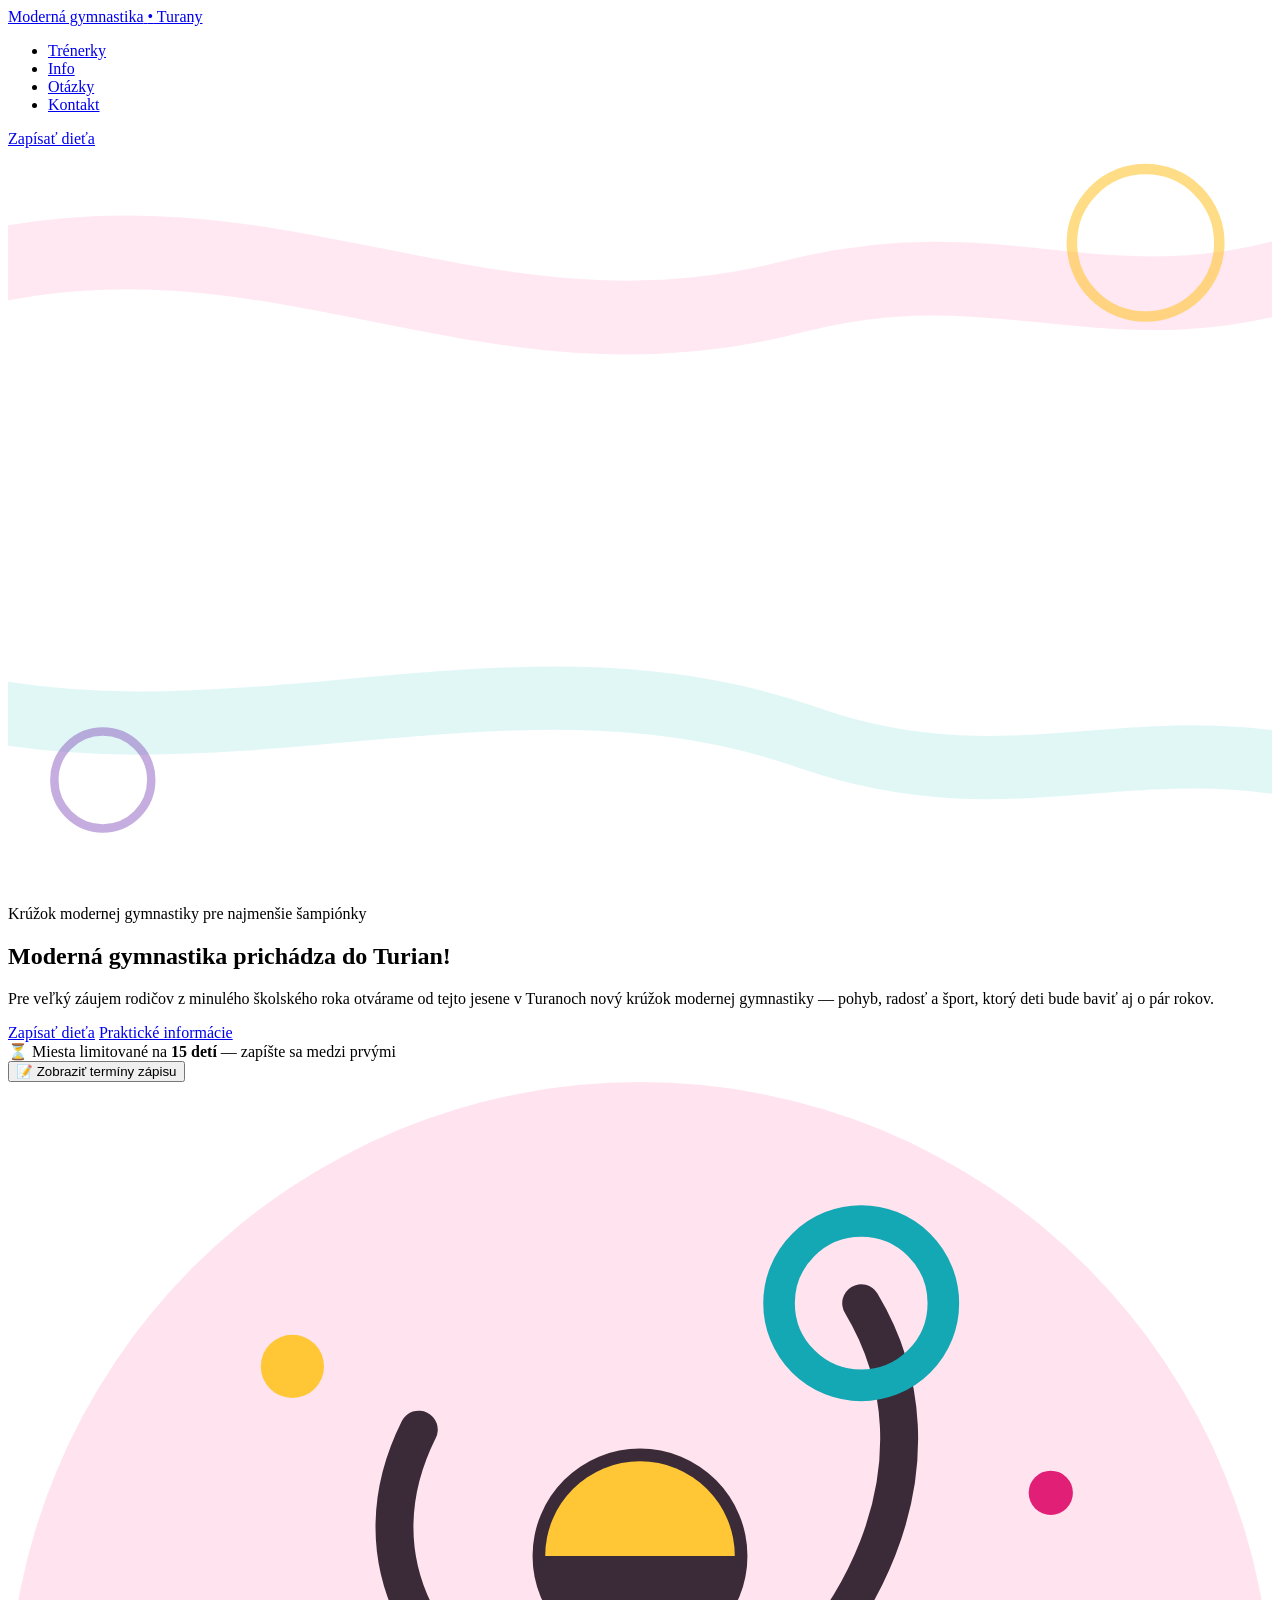
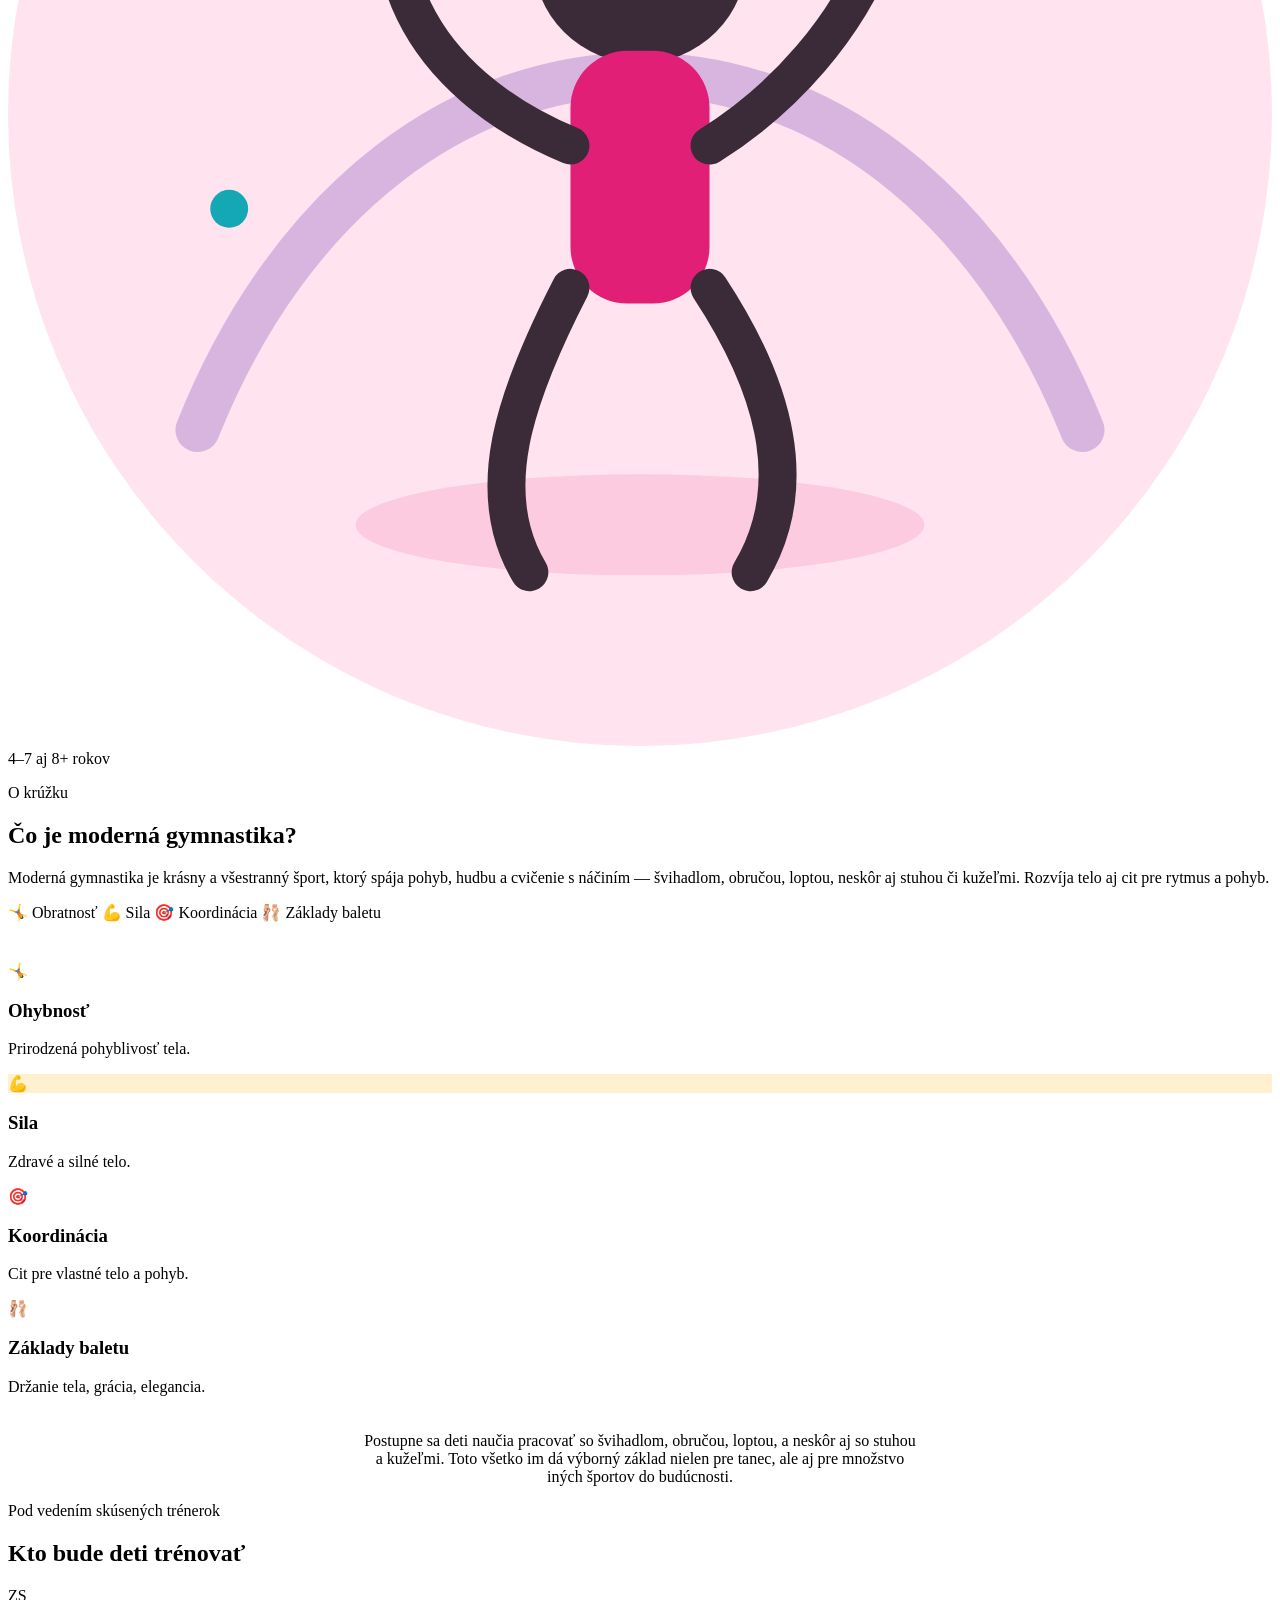
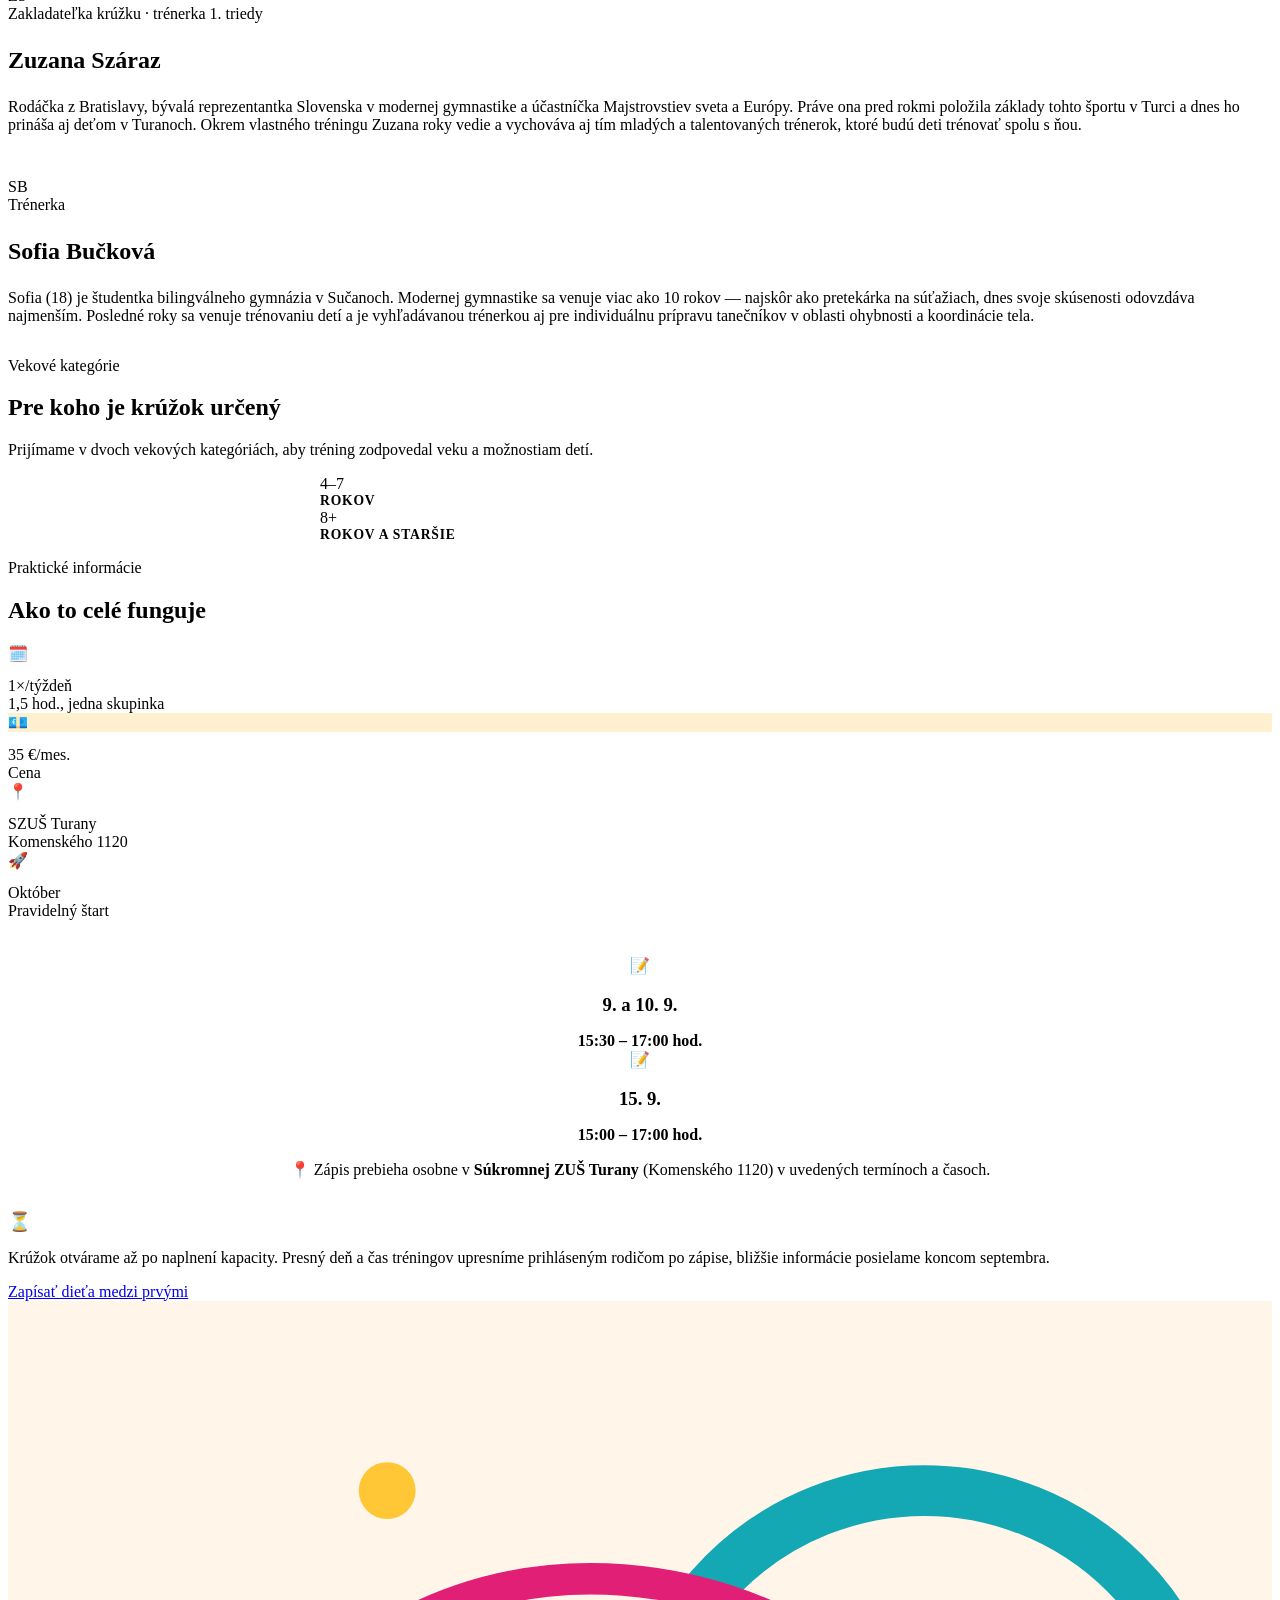
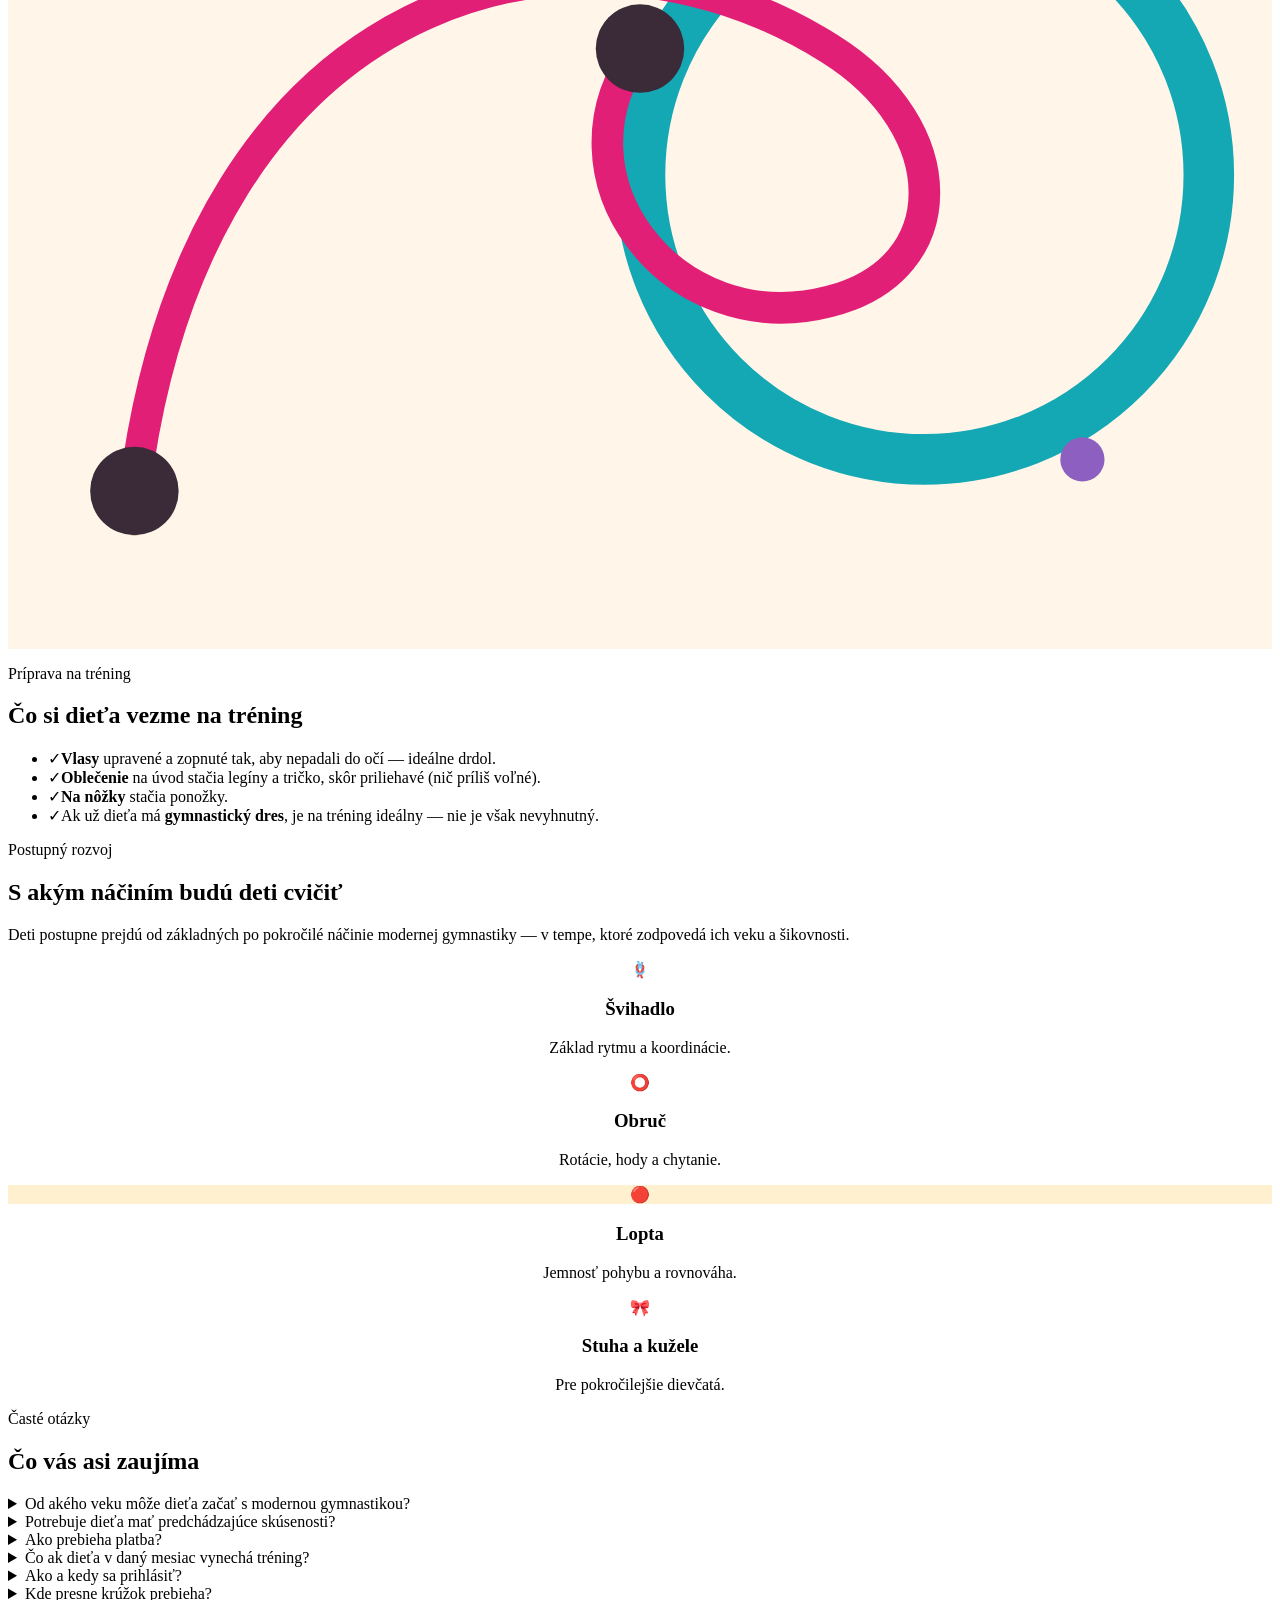
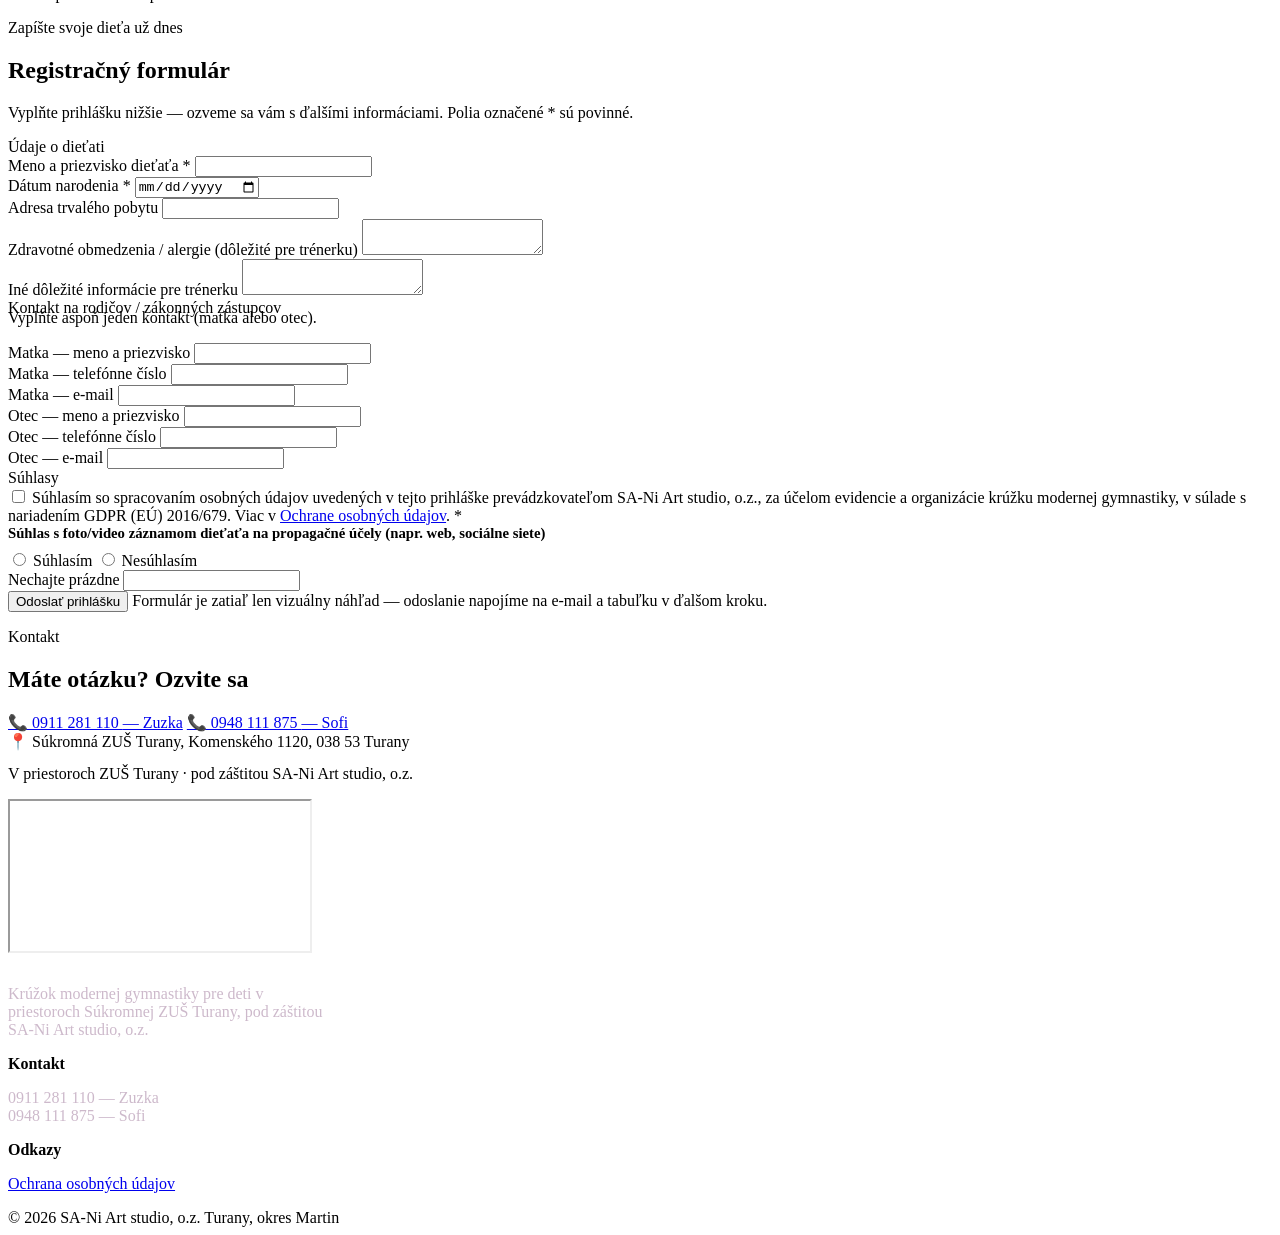
==== index.html @ da606507 "Moderna gymnastika Turany" ====
<!doctype html>
<html lang="sk">
<head>
<meta charset="UTF-8" />
<meta name="viewport" content="width=device-width, initial-scale=1.0" />
<title>Moderná gymnastika Turany | Krúžok pre deti 4+ rokov</title>
<meta name="description" content="Nový krúžok modernej gymnastiky v Turanoch pod vedením bývalej reprezentantky SR Zuzany Száraz. Deti 4–7 a 8+ rokov, 35 €/mes., štart v októbri. Kapacita 15 detí." />
<!-- TODO po nasadení: over si finálnu Vercel adresu a podľa nej uprav canonical + og:url nižšie -->
<link rel="canonical" href="https://moderna-gymnastika-turany.vercel.app/" />

<meta property="og:type" content="website" />
<meta property="og:locale" content="sk_SK" />
<meta property="og:title" content="Moderná gymnastika Turany | Krúžok pre deti 4+ rokov" />
<meta property="og:description" content="Nový krúžok modernej gymnastiky v Turanoch pod vedením bývalej reprezentantky SR Zuzany Száraz. Deti 4–7 a 8+ rokov, 35 €/mes., štart v októbri." />
<meta property="og:url" content="https://moderna-gymnastika-turany.vercel.app/" />
<!-- TODO: pridať og:image (1200x630) po doplnení reálnych fotiek -->
<meta name="twitter:card" content="summary_large_image" />

<script type="application/ld+json">
{
  "@context": "https://schema.org",
  "@graph": [
    {
      "@type": "SportsActivityLocation",
      "name": "Moderná gymnastika Turany (SA-Ni Art studio, o.z.)",
      "description": "Krúžok modernej gymnastiky pre deti v Súkromnej ZUŠ Turany.",
      "address": {
        "@type": "PostalAddress",
        "streetAddress": "Komenského 1120",
        "addressLocality": "Turany",
        "postalCode": "038 53",
        "addressCountry": "SK"
      },
      "telephone": "+421911281110",
      "areaServed": ["Turany", "Martin", "Vrútky", "Turiec"]
    },
    {
      "@type": "Course",
      "name": "Krúžok modernej gymnastiky",
      "description": "Krúžok modernej gymnastiky pre deti 4–7 a 8+ rokov — ohybnosť, sila, koordinácia a základy baletu, pod vedením bývalej reprezentantky Slovenska.",
      "provider": {
        "@type": "Organization",
        "name": "SA-Ni Art studio, o.z."
      },
      "coursePrerequisites": "Bez predchádzajúcich skúseností",
      "hasCourseInstance": {
        "@type": "CourseInstance",
        "courseMode": "Offline",
        "courseSchedule": {
          "@type": "Schedule",
          "repeatFrequency": "P1W",
          "repeatCount": 1,
          "duration": "PT1H30M"
        },
        "location": {
          "@type": "Place",
          "name": "Súkromná ZUŠ Turany",
          "address": "Komenského 1120, 038 53 Turany"
        },
        "instructor": [
          { "@type": "Person", "name": "Zuzana Száraz" },
          { "@type": "Person", "name": "Sofia Bučková" }
        ]
      },
      "offers": {
        "@type": "Offer",
        "price": "35",
        "priceCurrency": "EUR",
        "category": "Mesačné školné"
      }
    },
    {
      "@type": "Person",
      "name": "Zuzana Száraz",
      "jobTitle": "Trénerka modernej gymnastiky, trénerka 1. triedy",
      "description": "Bývalá reprezentantka Slovenska v modernej gymnastike, účastníčka Majstrovstiev sveta a Európy. Zakladateľka krúžku modernej gymnastiky v Turanoch."
    },
    {
      "@type": "Person",
      "name": "Sofia Bučková",
      "jobTitle": "Trénerka modernej gymnastiky",
      "description": "Trénerka s viac ako 10-ročnou skúsenosťou s modernou gymnastikou, aktívna členka Slovenskej gymnastickej federácie. Venuje sa aj individuálnej príprave tanečníkov v oblasti ohybnosti a koordinácie."
    },
    {
      "@type": "FAQPage",
      "mainEntity": [
        {
          "@type": "Question",
          "name": "Od akého veku môže dieťa začať s modernou gymnastikou?",
          "acceptedAnswer": { "@type": "Answer", "text": "Krúžok prijímame v dvoch vekových kategóriách — 4 – 7 rokov a 8+ rokov a staršie — tak, aby tréning zodpovedal veku a možnostiam detí." }
        },
        {
          "@type": "Question",
          "name": "Potrebuje dieťa mať predchádzajúce skúsenosti?",
          "acceptedAnswer": { "@type": "Answer", "text": "Nie. Krúžok je určený aj pre úplných začiatočníkov aj pre deti, ktoré sa chcú v pohybe ďalej zlepšovať." }
        },
        {
          "@type": "Question",
          "name": "Ako prebieha platba?",
          "acceptedAnswer": { "@type": "Answer", "text": "Platba prebieha mesačne, vždy vopred za daný mesiac. Cena je 35 € za mesiac." }
        },
        {
          "@type": "Question",
          "name": "Čo ak dieťa v daný mesiac vynechá tréning?",
          "acceptedAnswer": { "@type": "Answer", "text": "Uhradené tréningy zostávajú v plnej výške — po zaplatení sa počíta s pravidelnou dochádzkou. Výnimočné prípady radi vyriešime individuálne, stačí nás kontaktovať." }
        },
        {
          "@type": "Question",
          "name": "Ako a kedy sa prihlásiť?",
          "acceptedAnswer": { "@type": "Answer", "text": "Zápis prebieha osobne v Súkromnej ZUŠ Turany 9. a 10. 9. od 15:30 do 17:00 a 15. 9. od 15:00 do 17:00. Vyplniť môžete aj prihlášku na webe, alebo nás kontaktovať telefonicky." }
        },
        {
          "@type": "Question",
          "name": "Kde presne krúžok prebieha?",
          "acceptedAnswer": { "@type": "Answer", "text": "Tréningy prebiehajú v priestoroch Súkromnej základnej umeleckej školy v Turanoch (Komenského 1120, 038 53 Turany), dostupnej aj z okolia Martina a Vrútok." }
        }
      ]
    }
  ]
}
</script>

<link rel="preconnect" href="https://fonts.googleapis.com">
<link rel="preconnect" href="https://fonts.gstatic.com" crossorigin>
<link href="https://fonts.googleapis.com/css2?family=Baloo+2:wght@500;600;700;800&family=Nunito+Sans:wght@400;600;700;800&display=swap" rel="stylesheet">
<link rel="stylesheet" href="css/style.css">
</head>
<body>

<div class="modal-overlay" id="zapis-modal" hidden>
  <div class="modal-box" role="dialog" aria-modal="true" aria-labelledby="zapis-modal-title">
    <button type="button" class="modal-close" data-close-zapis aria-label="Zavrieť">✕</button>
    <p class="eyebrow">📝 Zápis do krúžku</p>
    <h2 id="zapis-modal-title" style="font-size:1.6rem;">Zapíšte svoje dieťa už dnes</h2>
    <div class="modal-dates">
      <div>
        <div class="modal-date-day">9. a 10. 9.</div>
        <div class="modal-date-time">15:30 – 17:00 hod.</div>
      </div>
      <div>
        <div class="modal-date-day">15. 9.</div>
        <div class="modal-date-time">15:00 – 17:00 hod.</div>
      </div>
    </div>
    <p style="margin-bottom:6px;">📍 Osobne v <strong>Súkromnej ZUŠ Turany</strong> (Komenského 1120, 038 53 Turany).</p>
    <p style="margin-bottom:20px; font-size:.9rem; color:var(--ink-soft);">⏳ Miesta limitované na 15 detí — krúžok otvárame až po naplnení kapacity.</p>
    <div style="display:flex; gap:12px; flex-wrap:wrap;">
      <a href="#prihlaska" class="btn btn-primary" data-close-zapis>Chcem sa zapísať</a>
      <button type="button" class="btn btn-ghost" data-close-zapis>Zavrieť</button>
    </div>
  </div>
</div>

<header class="site-header">
  <div class="wrap">
    <a class="brand" href="#top">Moderná gymnastika<span class="brand-suffix"> <span class="dot">•</span> Turany</span></a>
    <nav>
      <ul class="nav-links">
        <li><a href="#trenerky">Trénerky</a></li>
        <li><a href="#info">Info</a></li>
        <li><a href="#faq">Otázky</a></li>
        <li><a href="#kontakt">Kontakt</a></li>
      </ul>
    </nav>
    <a class="btn btn-primary nav-cta" href="#prihlaska">Zapísať dieťa</a>
  </div>
</header>

<main id="top">

  <!-- ============ HERO ============ -->
  <section class="hero">
    <svg class="hero-ribbon" viewBox="0 0 1200 700" preserveAspectRatio="xMidYMid slice" aria-hidden="true">
      <path d="M-50,120 C250,40 450,220 750,140 C950,90 1050,180 1250,110" fill="none" stroke="#ffe3ef" stroke-width="70" stroke-linecap="round" opacity="0.8"/>
      <path d="M-80,520 C200,600 480,460 760,560 C960,630 1080,540 1280,600" fill="none" stroke="#d9f5f4" stroke-width="60" stroke-linecap="round" opacity="0.8"/>
      <circle cx="1080" cy="90" r="70" fill="none" stroke="#ffc736" stroke-width="10" opacity="0.6"/>
      <circle cx="90" cy="600" r="46" fill="none" stroke="#8c5fc0" stroke-width="8" opacity="0.5"/>
    </svg>
    <div class="wrap">
      <div class="hero-copy">
        <p class="eyebrow">Krúžok modernej gymnastiky pre najmenšie šampiónky</p>
        <h1>Moderná gymnastika prichádza do Turian!</h1>
        <p>Pre veľký záujem rodičov z minulého školského roka otvárame od tejto jesene v&nbsp;Turanoch nový krúžok modernej gymnastiky — pohyb, radosť a šport, ktorý deti bude baviť aj o pár rokov.</p>
        <div class="hero-actions">
          <a href="#prihlaska" class="btn btn-primary">Zapísať dieťa</a>
          <a href="#info" class="btn btn-ghost">Praktické informácie</a>
        </div>
        <div class="capacity-pill">⏳ Miesta limitované na <strong>15&nbsp;detí</strong> — zapíšte sa medzi prvými</div>
        <button type="button" class="link-btn" data-open-zapis>📝 Zobraziť termíny zápisu</button>
      </div>
      <div class="hero-photo-frame">
        <div class="ring" aria-hidden="true"></div>
        <svg class="hero-illustration" viewBox="0 0 400 400" role="img" aria-label="Ilustrácia dievčatka cvičiaceho s obručou a stuhou">
          <circle cx="200" cy="200" r="200" fill="#ffe3ef"/>
          <path d="M60,300 C120,150 280,150 340,300" fill="none" stroke="#8c5fc0" stroke-width="14" stroke-linecap="round" opacity="0.35"/>
          <ellipse cx="200" cy="330" rx="90" ry="16" fill="#e11f76" opacity="0.12"/>
          <circle cx="200" cy="150" r="34" fill="#3b2a38"/>
          <path d="M170,150 a30,30 0 0 1 60,0" fill="#ffc736"/>
          <rect x="178" y="180" width="44" height="80" rx="18" fill="#e11f76"/>
          <path d="M178,210 C130,190 110,150 130,110" fill="none" stroke="#3b2a38" stroke-width="12" stroke-linecap="round"/>
          <path d="M222,210 C270,180 300,120 270,70" fill="none" stroke="#3b2a38" stroke-width="12" stroke-linecap="round"/>
          <circle cx="270" cy="70" r="26" fill="none" stroke="#14a7b4" stroke-width="10"/>
          <path d="M178,255 C160,290 150,320 165,345" fill="none" stroke="#3b2a38" stroke-width="12" stroke-linecap="round"/>
          <path d="M222,255 C245,290 250,320 235,345" fill="none" stroke="#3b2a38" stroke-width="12" stroke-linecap="round"/>
          <circle cx="90" cy="90" r="10" fill="#ffc736"/>
          <circle cx="330" cy="130" r="7" fill="#e11f76"/>
          <circle cx="70" cy="230" r="6" fill="#14a7b4"/>
        </svg>
        <div class="badge-float">4–7 aj 8+ rokov</div>
      </div>
    </div>
  </section>

  <!-- ============ ČO JE MODERNÁ GYMNASTIKA ============ -->
  <section class="section section-white">
    <div class="wrap">
      <div class="section-head">
        <p class="eyebrow">O krúžku</p>
        <h2>Čo je moderná gymnastika?</h2>
        <p>Moderná gymnastika je krásny a všestranný šport, ktorý spája pohyb, hudbu a cvičenie s náčiním — švihadlom, obručou, loptou, neskôr aj stuhou či kužeľmi. Rozvíja telo aj cit pre rytmus a pohyb.</p>
      </div>

      <div class="pill-row">
        <span class="ribbon-pill c1">🤸 Obratnosť</span>
        <span class="ribbon-pill c4">💪 Sila</span>
        <span class="ribbon-pill c2">🎯 Koordinácia</span>
        <span class="ribbon-pill c3">🩰 Základy baletu</span>
      </div>

      <div class="grid grid-4" style="margin-top:40px;">
        <div class="card">
          <div class="icon" style="background:var(--raspberry-tint);">🤸</div>
          <h3>Ohybnosť</h3>
          <p>Prirodzená pohyblivosť tela.</p>
        </div>
        <div class="card">
          <div class="icon" style="background:#fff0cf;">💪</div>
          <h3>Sila</h3>
          <p>Zdravé a silné telo.</p>
        </div>
        <div class="card">
          <div class="icon" style="background:var(--turquoise-tint);">🎯</div>
          <h3>Koordinácia</h3>
          <p>Cit pre vlastné telo a pohyb.</p>
        </div>
        <div class="card">
          <div class="icon" style="background:var(--violet-tint);">🩰</div>
          <h3>Základy baletu</h3>
          <p>Držanie tela, grácia, elegancia.</p>
        </div>
      </div>
      <p style="text-align:center; max-width:70ch; margin:36px auto 0;">Postupne sa deti naučia pracovať so švihadlom, obručou, loptou, a neskôr aj so stuhou a kužeľmi. Toto všetko im dá výborný základ nielen pre tanec, ale aj pre množstvo iných športov do budúcnosti.</p>
    </div>
  </section>

  <!-- ============ TRÉNERKY ============ -->
  <section class="section section-tint" id="trenerky">
    <div class="wrap">
      <div class="section-head">
        <p class="eyebrow">Pod vedením skúsených trénerok</p>
        <h2>Kto bude deti trénovať</h2>
      </div>

      <div style="display:grid; gap:28px;">
        <div class="trainer-card">
          <div class="trainer-photo avatar-raspberry">
            <span>ZS</span>
          </div>
          <div>
            <span class="trainer-role">Zakladateľka krúžku · trénerka 1. triedy</span>
            <h3 style="font-size:1.5rem;">Zuzana Száraz</h3>
            <p>Rodáčka z Bratislavy, bývalá reprezentantka Slovenska v modernej gymnastike a účastníčka Majstrovstiev sveta a Európy. Práve ona pred rokmi položila základy tohto športu v Turci a dnes ho prináša aj deťom v Turanoch. Okrem vlastného tréningu Zuzana roky vedie a vychováva aj tím mladých a talentovaných trénerok, ktoré budú deti trénovať spolu s ňou.</p>
          </div>
        </div>

        <div class="trainer-card alt">
          <div class="trainer-photo avatar-violet">
            <span>SB</span>
          </div>
          <div>
            <span class="trainer-role">Trénerka</span>
            <h3 style="font-size:1.5rem;">Sofia Bučková</h3>
            <p>Sofia (18) je študentka bilingválneho gymnázia v Sučanoch. Modernej gymnastike sa venuje viac ako 10 rokov — najskôr ako pretekárka na súťažiach, dnes svoje skúsenosti odovzdáva najmenším. Posledné roky sa venuje trénovaniu detí a je vyhľadávanou trénerkou aj pre individuálnu prípravu tanečníkov v oblasti ohybnosti a koordinácie tela.</p>
          </div>
        </div>
      </div>
    </div>
  </section>

  <!-- ============ PRE KOHO ============ -->
  <section class="section section-white">
    <div class="wrap">
      <div class="section-head">
        <p class="eyebrow">Vekové kategórie</p>
        <h2>Pre koho je krúžok určený</h2>
        <p>Prijímame v dvoch vekových kategóriách, aby tréning zodpovedal veku a možnostiam detí.</p>
      </div>
      <div class="grid grid-2" style="max-width:640px; margin:0 auto;">
        <div class="age-card">
          <div class="age-number">4–7</div>
          <div class="label" style="font-weight:800; text-transform:uppercase; letter-spacing:.06em; font-size:.85rem; color:var(--ink-soft);">rokov</div>
        </div>
        <div class="age-card alt">
          <div class="age-number">8+</div>
          <div class="label" style="font-weight:800; text-transform:uppercase; letter-spacing:.06em; font-size:.85rem; color:var(--ink-soft);">rokov a staršie</div>
        </div>
      </div>
    </div>
  </section>

  <!-- ============ PRAKTICKÉ INFO ============ -->
  <section class="section section-tint" id="info">
    <div class="wrap">
      <div class="section-head">
        <p class="eyebrow">Praktické informácie</p>
        <h2>Ako to celé funguje</h2>
      </div>
      <div class="grid grid-4">
        <div class="card info-card">
          <div class="icon" style="background:var(--raspberry-tint); margin:0 auto 14px;">🗓️</div>
          <div class="value">1×/týždeň</div>
          <div class="label">1,5 hod., jedna skupinka</div>
        </div>
        <div class="card info-card">
          <div class="icon" style="background:#fff0cf; margin:0 auto 14px;">💶</div>
          <div class="value">35&nbsp;€/mes.</div>
          <div class="label">Cena</div>
        </div>
        <div class="card info-card">
          <div class="icon" style="background:var(--turquoise-tint); margin:0 auto 14px;">📍</div>
          <div class="value">SZUŠ Turany</div>
          <div class="label">Komenského 1120</div>
        </div>
        <div class="card info-card">
          <div class="icon" style="background:var(--violet-tint); margin:0 auto 14px;">🚀</div>
          <div class="value">Október</div>
          <div class="label">Pravidelný štart</div>
        </div>
      </div>

      <div class="grid grid-2" style="max-width:760px; margin:36px auto 0;">
        <div class="card" style="text-align:center; border-color:var(--turquoise); border-width:2px;">
          <div class="icon" style="background:var(--turquoise-tint); margin:0 auto 14px;">📝</div>
          <h3 style="margin-bottom:4px;">9. a 10. 9.</h3>
          <p style="margin-bottom:0; font-weight:700; color:var(--ink-soft);">15:30 – 17:00 hod.</p>
        </div>
        <div class="card" style="text-align:center; border-color:var(--turquoise); border-width:2px;">
          <div class="icon" style="background:var(--turquoise-tint); margin:0 auto 14px;">📝</div>
          <h3 style="margin-bottom:4px;">15. 9.</h3>
          <p style="margin-bottom:0; font-weight:700; color:var(--ink-soft);">15:00 – 17:00 hod.</p>
        </div>
      </div>
      <p style="text-align:center; margin-top:16px;">📍 Zápis prebieha osobne v <strong>Súkromnej ZUŠ Turany</strong> (Komenského 1120) v uvedených termínoch a časoch.</p>

      <div class="urgency" style="margin-top:32px;">
        <div>
          <h3 style="color:#fff; margin-bottom:6px;">⏳ Miesta sú limitované na <strong>15 detí</strong></h3>
          <p>Krúžok otvárame až po naplnení kapacity. Presný deň a čas tréningov upresníme prihláseným rodičom po zápise, bližšie informácie posielame koncom septembra.</p>
        </div>
        <a href="#prihlaska" class="btn btn-primary">Zapísať dieťa medzi prvými</a>
      </div>
    </div>
  </section>

  <!-- ============ ČO SI DIEŤA VEZME ============ -->
  <section class="section section-white">
    <div class="wrap">
      <div class="gear-layout">
        <div class="gear-photo">
          <svg viewBox="0 0 400 300" role="img" aria-label="Ilustrácia gymnastického švihadla a obruče" style="width:100%; height:100%; display:block;">
            <rect width="400" height="300" fill="#fff6e9"/>
            <circle cx="290" cy="150" r="90" fill="none" stroke="#14a7b4" stroke-width="16"/>
            <path d="M40,250 C60,90 180,60 260,110 C300,135 300,180 260,190 C210,203 170,150 200,110" fill="none" stroke="#e11f76" stroke-width="10" stroke-linecap="round"/>
            <circle cx="40" cy="250" r="14" fill="#3b2a38"/>
            <circle cx="200" cy="110" r="14" fill="#3b2a38"/>
            <circle cx="120" cy="60" r="9" fill="#ffc736"/>
            <circle cx="340" cy="240" r="7" fill="#8c5fc0"/>
          </svg>
        </div>
        <div>
          <p class="eyebrow">Príprava na tréning</p>
          <h2>Čo si dieťa vezme na tréning</h2>
          <ul class="gear-list">
            <li><span class="tick">✓</span><span><strong>Vlasy</strong> upravené a zopnuté tak, aby nepadali do očí — ideálne drdol.</span></li>
            <li><span class="tick">✓</span><span><strong>Oblečenie</strong> na úvod stačia legíny a tričko, skôr priliehavé (nič príliš voľné).</span></li>
            <li><span class="tick">✓</span><span><strong>Na nôžky</strong> stačia ponožky.</span></li>
            <li><span class="tick">✓</span><span>Ak už dieťa má <strong>gymnastický dres</strong>, je na tréning ideálny — nie je však nevyhnutný.</span></li>
          </ul>
        </div>
      </div>
    </div>
  </section>

  <!-- ============ NÁČINIE ============ -->
  <section class="section section-tint">
    <div class="wrap">
      <div class="section-head">
        <p class="eyebrow">Postupný rozvoj</p>
        <h2>S akým náčiním budú deti cvičiť</h2>
        <p>Deti postupne prejdú od základných po pokročilé náčinie modernej gymnastiky — v tempe, ktoré zodpovedá ich veku a šikovnosti.</p>
      </div>
      <div class="grid grid-4">
        <div class="card" style="text-align:center;">
          <div class="icon" style="background:var(--raspberry-tint); margin:0 auto 14px;">🪢</div>
          <h3>Švihadlo</h3>
          <p>Základ rytmu a koordinácie.</p>
        </div>
        <div class="card" style="text-align:center;">
          <div class="icon" style="background:var(--turquoise-tint); margin:0 auto 14px;">⭕</div>
          <h3>Obruč</h3>
          <p>Rotácie, hody a chytanie.</p>
        </div>
        <div class="card" style="text-align:center;">
          <div class="icon" style="background:#fff0cf; margin:0 auto 14px;">🔴</div>
          <h3>Lopta</h3>
          <p>Jemnosť pohybu a rovnováha.</p>
        </div>
        <div class="card" style="text-align:center;">
          <div class="icon" style="background:var(--violet-tint); margin:0 auto 14px;">🎀</div>
          <h3>Stuha a kužele</h3>
          <p>Pre pokročilejšie dievčatá.</p>
        </div>
      </div>
    </div>
  </section>

  <!-- ============ FAQ ============ -->
  <section class="section section-white" id="faq">
    <div class="wrap">
      <div class="section-head">
        <p class="eyebrow">Časté otázky</p>
        <h2>Čo vás asi zaujíma</h2>
      </div>
      <div class="faq-list">
        <details class="faq-item">
          <summary>Od akého veku môže dieťa začať s modernou gymnastikou?</summary>
          <p class="faq-a">Krúžok prijímame v dvoch vekových kategóriách — 4 – 7 rokov a 8+ rokov a staršie — tak, aby tréning zodpovedal veku a možnostiam detí.</p>
        </details>
        <details class="faq-item">
          <summary>Potrebuje dieťa mať predchádzajúce skúsenosti?</summary>
          <p class="faq-a">Nie. Krúžok je určený aj pre úplných začiatočníkov aj pre deti, ktoré sa chcú v pohybe ďalej zlepšovať.</p>
        </details>
        <details class="faq-item">
          <summary>Ako prebieha platba?</summary>
          <p class="faq-a">Platba prebieha mesačne, vždy vopred za daný mesiac.</p>
        </details>
        <details class="faq-item">
          <summary>Čo ak dieťa v daný mesiac vynechá tréning?</summary>
          <p class="faq-a">Uhradené tréningy zostávajú v plnej výške — po zaplatení sa počíta s pravidelnou dochádzkou. Výnimočné prípady radi vyriešime individuálne, stačí nás kontaktovať.</p>
        </details>
        <details class="faq-item">
          <summary>Ako a kedy sa prihlásiť?</summary>
          <p class="faq-a">Zápis prebieha osobne v Súkromnej ZUŠ Turany 9. a 10. 9. od 15:30 do 17:00 a 15. 9. od 15:00 do 17:00. Vyplniť môžete aj prihlášku nižšie na stránke, alebo nás jednoducho kontaktujte telefonicky.</p>
        </details>
        <details class="faq-item">
          <summary>Kde presne krúžok prebieha?</summary>
          <p class="faq-a">Tréningy prebiehajú v priestoroch Súkromnej základnej umeleckej školy v Turanoch (Komenského 1120, 038 53 Turany), dostupnej aj z okolia Martina a Vrútok.</p>
        </details>
      </div>
    </div>
  </section>

  <!-- ============ PRIHLÁŠKA ============ -->
  <section class="section section-tint" id="prihlaska">
    <div class="wrap">
      <div class="section-head">
        <p class="eyebrow">Zapíšte svoje dieťa už dnes</p>
        <h2>Registračný formulár</h2>
        <p>Vyplňte prihlášku nižšie — ozveme sa vám s ďalšími informáciami. Polia označené <span class="req">*</span> sú povinné.</p>
      </div>

      <form class="form-shell" id="prihlaska-form" novalidate>

        <div class="form-section-title">Údaje o dieťati</div>
        <div class="form-grid">
          <div class="field full">
            <label for="dieta-meno">Meno a priezvisko dieťaťa <span class="req">*</span></label>
            <input type="text" id="dieta-meno" name="dieta_meno" required autocomplete="off">
          </div>
          <div class="field">
            <label for="dieta-narodenie">Dátum narodenia <span class="req">*</span></label>
            <input type="date" id="dieta-narodenie" name="dieta_datum_narodenia" required>
          </div>
          <div class="field">
            <label for="dieta-adresa">Adresa trvalého pobytu</label>
            <input type="text" id="dieta-adresa" name="dieta_adresa">
          </div>
          <div class="field full">
            <label for="dieta-zdravie">Zdravotné obmedzenia / alergie <span class="hint">(dôležité pre trénerku)</span></label>
            <textarea id="dieta-zdravie" name="dieta_zdravie" rows="2"></textarea>
          </div>
          <div class="field full">
            <label for="dieta-poznamka">Iné dôležité informácie pre trénerku</label>
            <textarea id="dieta-poznamka" name="dieta_poznamka" rows="2"></textarea>
          </div>
        </div>

        <div class="form-section-title">Kontakt na rodičov / zákonných zástupcov</div>
        <p class="form-note" style="margin-top:-8px;">Vyplňte aspoň jeden kontakt (matka alebo otec).</p>
        <div class="form-grid">
          <div class="field">
            <label for="matka-meno">Matka — meno a priezvisko</label>
            <input type="text" id="matka-meno" name="matka_meno">
          </div>
          <div class="field">
            <label for="matka-tel">Matka — telefónne číslo</label>
            <input type="tel" id="matka-tel" name="matka_telefon">
          </div>
          <div class="field full">
            <label for="matka-email">Matka — e-mail</label>
            <input type="email" id="matka-email" name="matka_email">
          </div>
          <div class="field">
            <label for="otec-meno">Otec — meno a priezvisko</label>
            <input type="text" id="otec-meno" name="otec_meno">
          </div>
          <div class="field">
            <label for="otec-tel">Otec — telefónne číslo</label>
            <input type="tel" id="otec-tel" name="otec_telefon">
          </div>
          <div class="field full">
            <label for="otec-email">Otec — e-mail</label>
            <input type="email" id="otec-email" name="otec_email">
          </div>
        </div>

        <div class="form-section-title">Súhlasy</div>
        <div class="consent-block">
          <label class="checkbox-row">
            <input type="checkbox" name="suhlas_gdpr" required>
            <span>Súhlasím so spracovaním osobných údajov uvedených v tejto prihláške prevádzkovateľom SA-Ni Art studio, o.z., za účelom evidencie a organizácie krúžku modernej gymnastiky, v súlade s nariadením GDPR (EÚ) 2016/679. Viac v <a href="ochrana-osobnych-udajov.html" target="_blank" rel="noopener">Ochrane osobných údajov</a>. <span class="req">*</span></span>
          </label>
          <div>
            <p style="margin:0 0 8px; font-weight:700; font-size:.92rem;">Súhlas s foto/video záznamom dieťaťa na propagačné účely (napr. web, sociálne siete)</p>
            <div class="radio-row">
              <label><input type="radio" name="suhlas_foto" value="ano" required> Súhlasím</label>
              <label><input type="radio" name="suhlas_foto" value="nie" required> Nesúhlasím</label>
            </div>
          </div>
        </div>

        <!-- honeypot proti spamu -->
        <div class="honeypot-field" aria-hidden="true">
          <label for="web">Nechajte prázdne</label>
          <input type="text" id="web" name="web" tabindex="-1" autocomplete="off">
        </div>

        <div class="form-footer">
          <button type="submit" class="btn btn-primary">Odoslať prihlášku</button>
          <span class="form-note" id="form-status">Formulár je zatiaľ len vizuálny náhľad — odoslanie napojíme na e-mail a tabuľku v ďalšom kroku.</span>
        </div>
      </form>
    </div>
  </section>

  <!-- ============ KONTAKT ============ -->
  <section class="section section-white" id="kontakt">
    <div class="wrap">
      <div class="section-head">
        <p class="eyebrow">Kontakt</p>
        <h2>Máte otázku? Ozvite sa</h2>
      </div>
      <div class="contact-grid">
        <div class="contact-card">
          <a class="contact-line" href="tel:+421911281110">📞 0911 281 110 <span class="who">— Zuzka</span></a>
          <a class="contact-line" href="tel:+421948111875">📞 0948 111 875 <span class="who">— Sofi</span></a>
          <div class="contact-line" style="border-bottom:none;">📍 Súkromná ZUŠ Turany, Komenského 1120, 038 53 Turany</div>
          <p class="form-note" style="margin-top:14px;">V priestoroch ZUŠ Turany · pod záštitou SA-Ni Art studio, o.z.</p>
        </div>
        <div class="map-frame">
          <iframe
            src="https://www.google.com/maps?q=Komensk%C3%A9ho%201120%2C%20038%2053%20Turany&output=embed"
            loading="lazy"
            referrerpolicy="no-referrer-when-downgrade"
            title="Mapa — Súkromná ZUŠ Turany, Komenského 1120">
          </iframe>
        </div>
      </div>
    </div>
  </section>

</main>

<footer class="site-footer">
  <div class="wrap">
    <div class="footer-grid">
      <div>
        <div class="brand" style="color:#fff;">Moderná gymnastika <span class="dot">•</span> Turany</div>
        <p style="color:#cdb9cb; max-width:40ch; margin-top:10px;">Krúžok modernej gymnastiky pre deti v priestoroch Súkromnej ZUŠ Turany, pod záštitou SA-Ni Art studio, o.z.</p>
      </div>
      <div>
        <p style="font-weight:800; margin-bottom:10px;">Kontakt</p>
        <p style="color:#cdb9cb;">0911 281 110 — Zuzka<br>0948 111 875 — Sofi</p>
      </div>
      <div>
        <p style="font-weight:800; margin-bottom:10px;">Odkazy</p>
        <p><a href="ochrana-osobnych-udajov.html">Ochrana osobných údajov</a></p>
      </div>
    </div>
    <div class="footer-bottom">
      <span>© 2026 SA-Ni Art studio, o.z.</span>
      <span>Turany, okres Martin</span>
    </div>
  </div>
</footer>

<script src="js/main.js"></script>
</body>
</html>
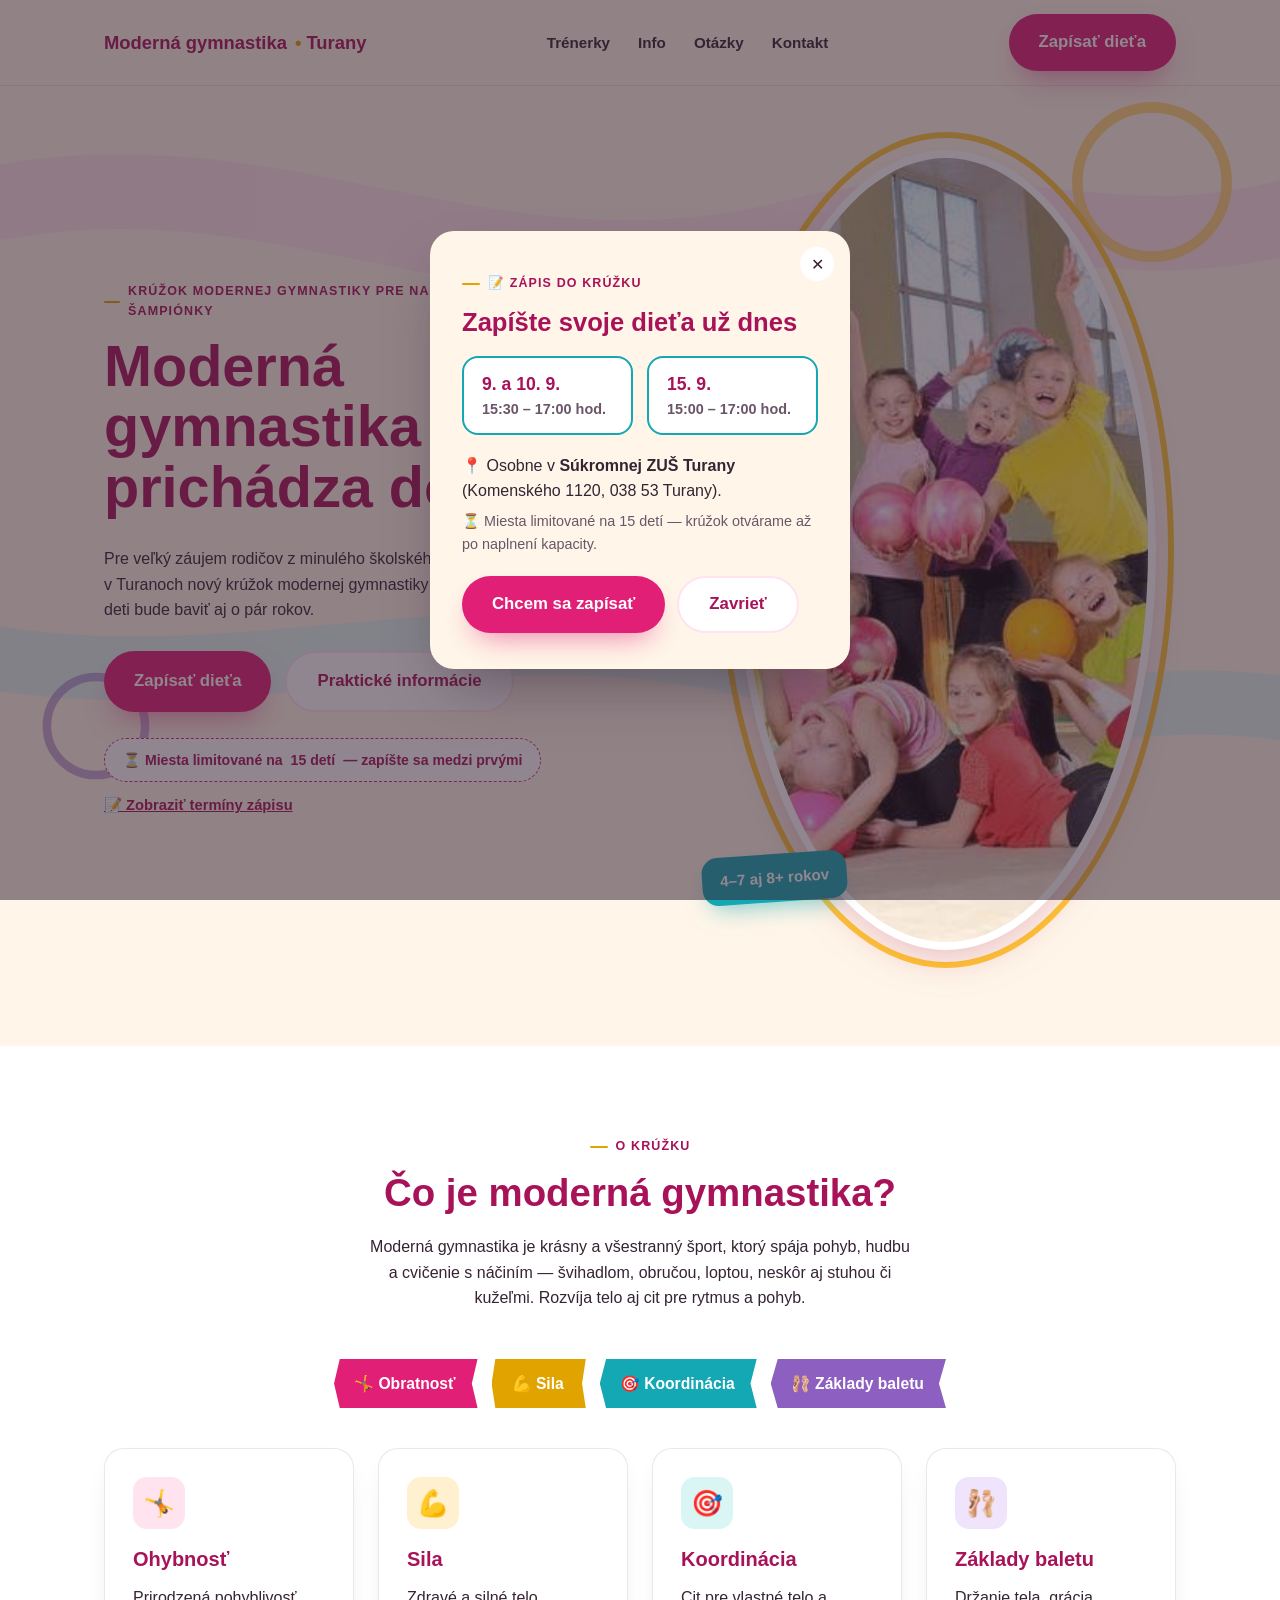
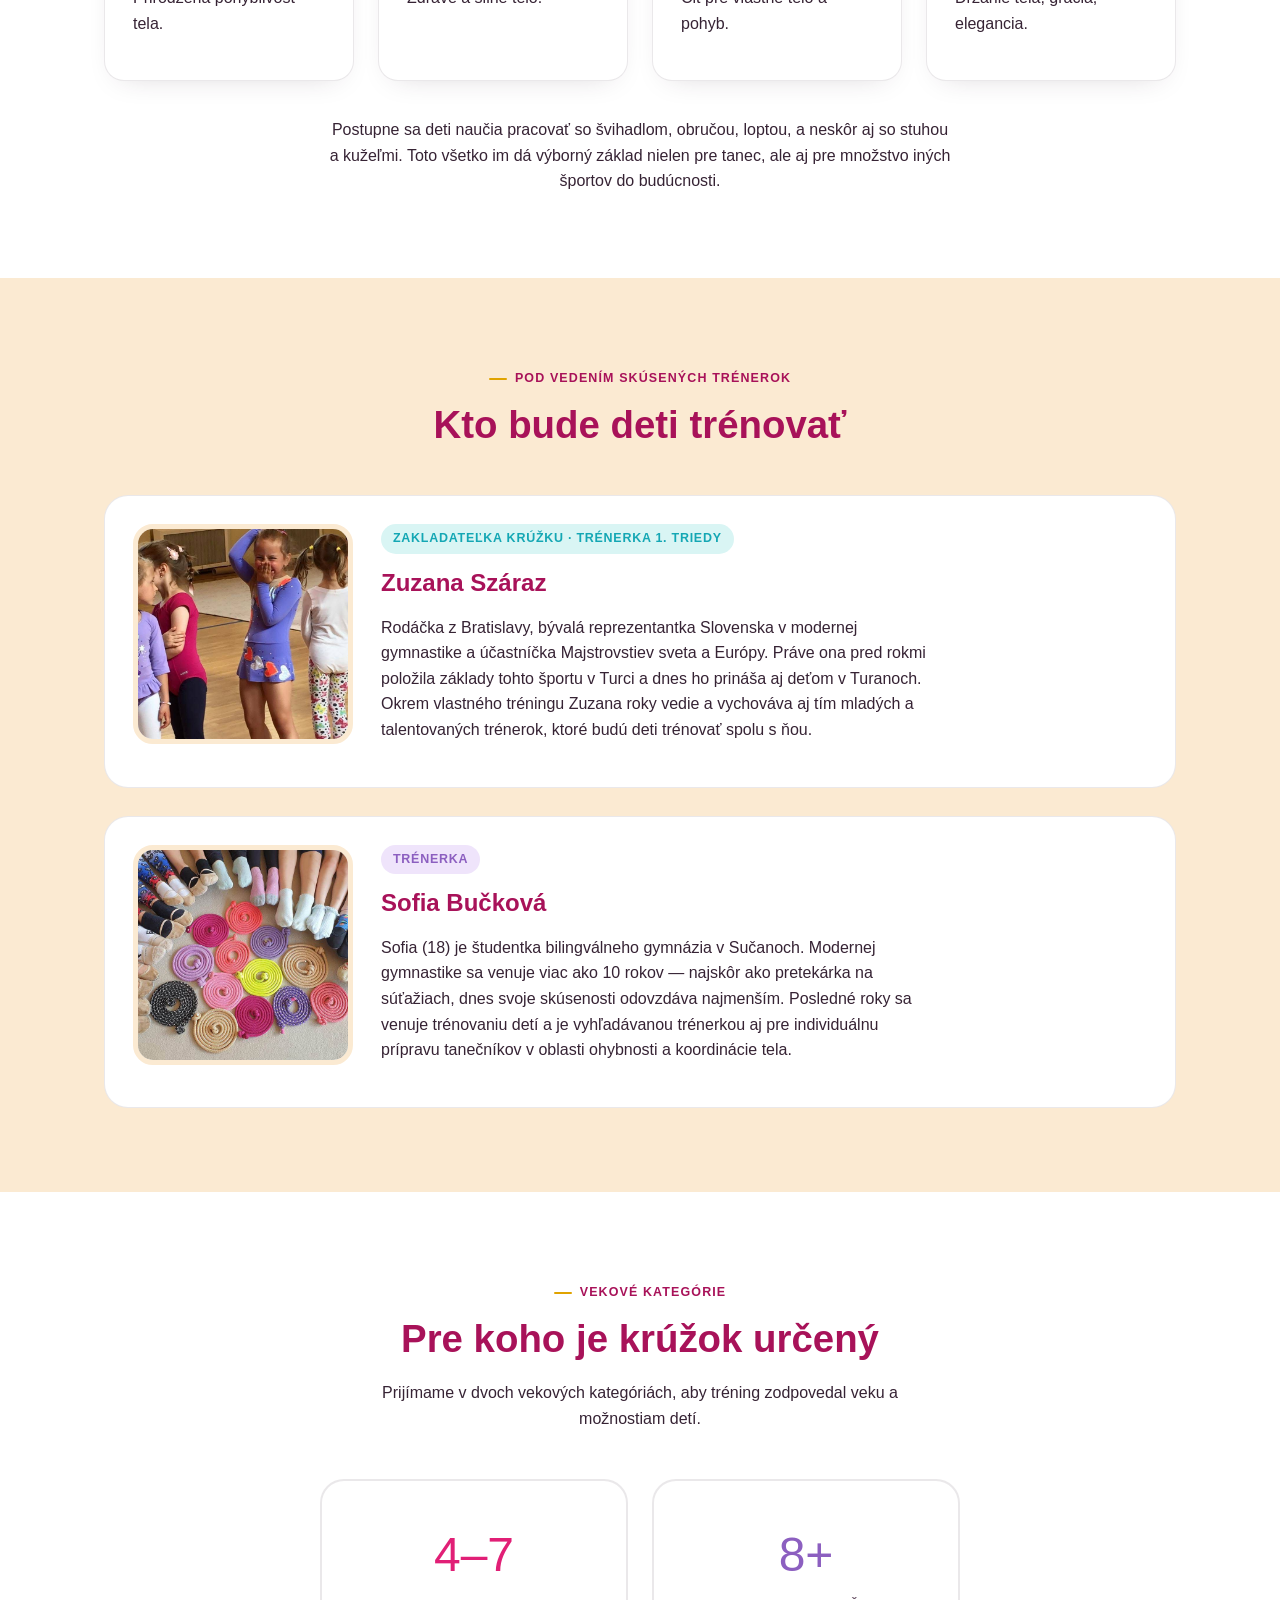
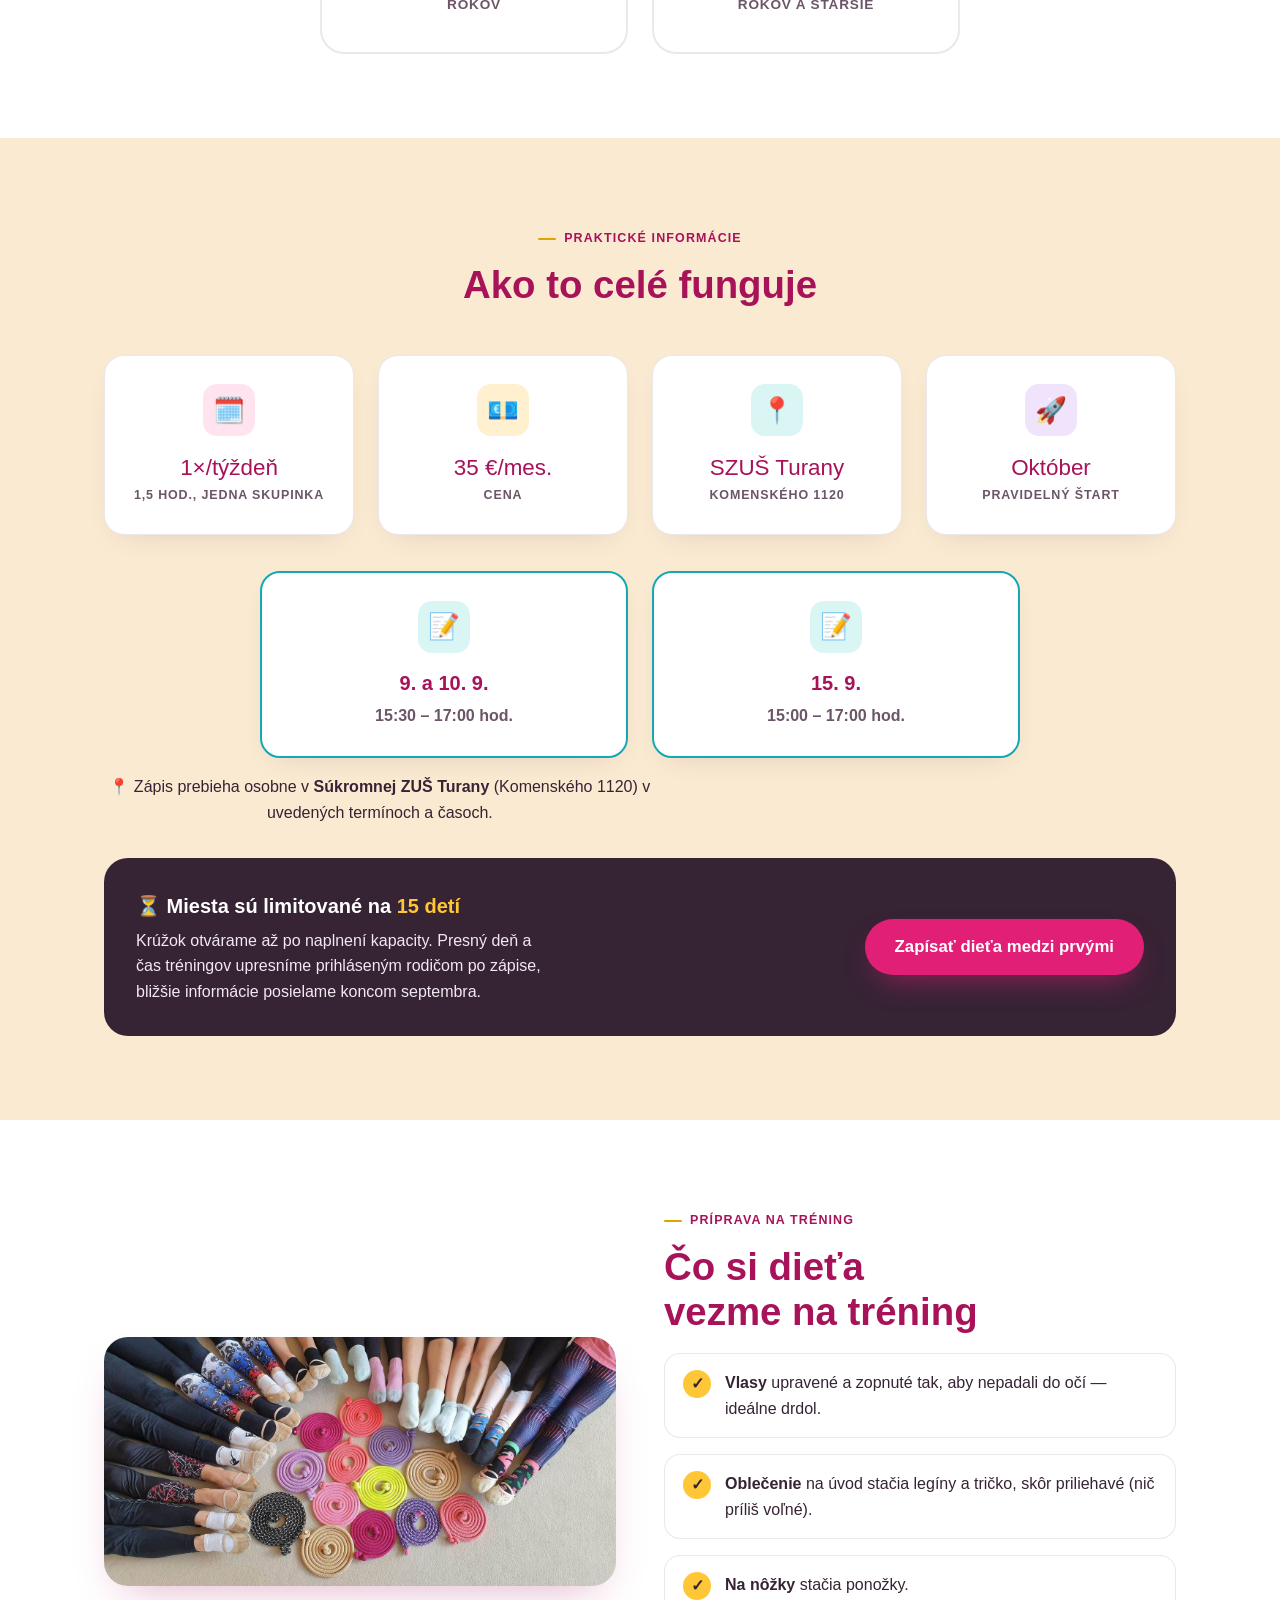
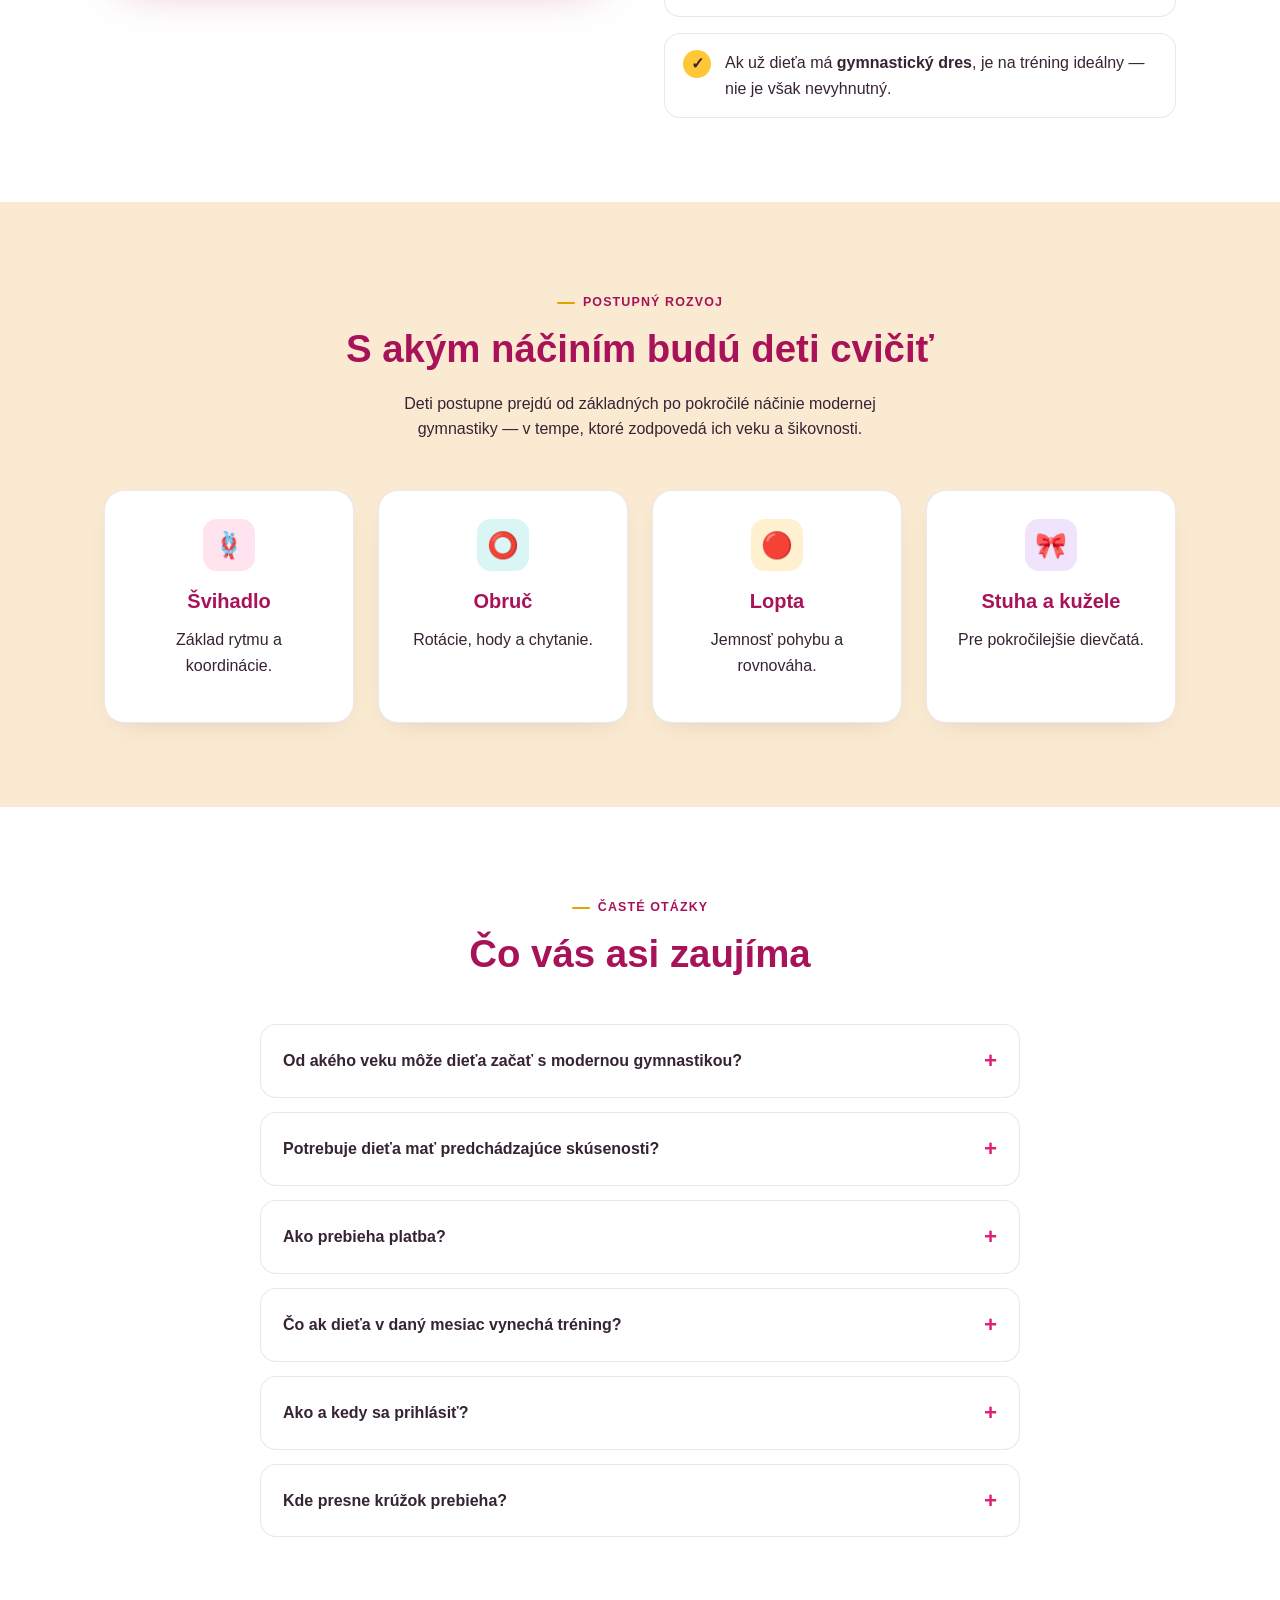
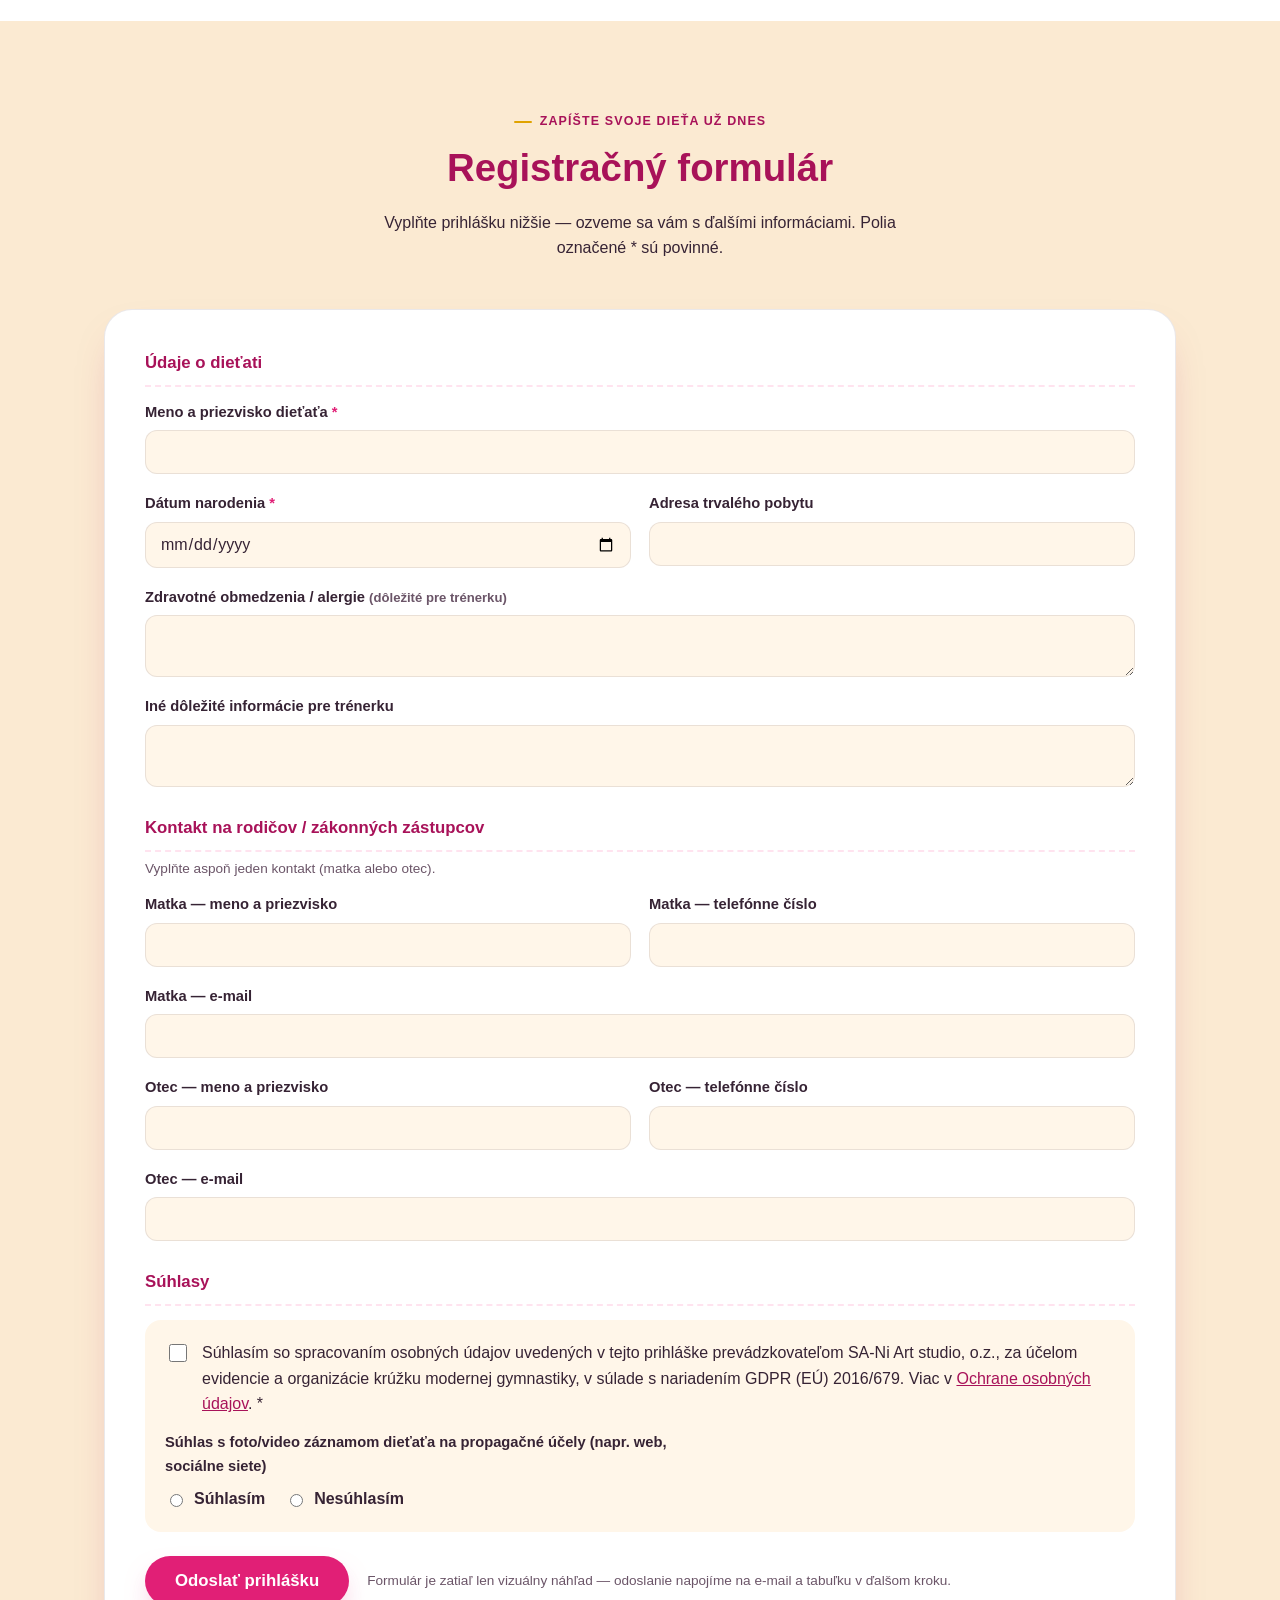
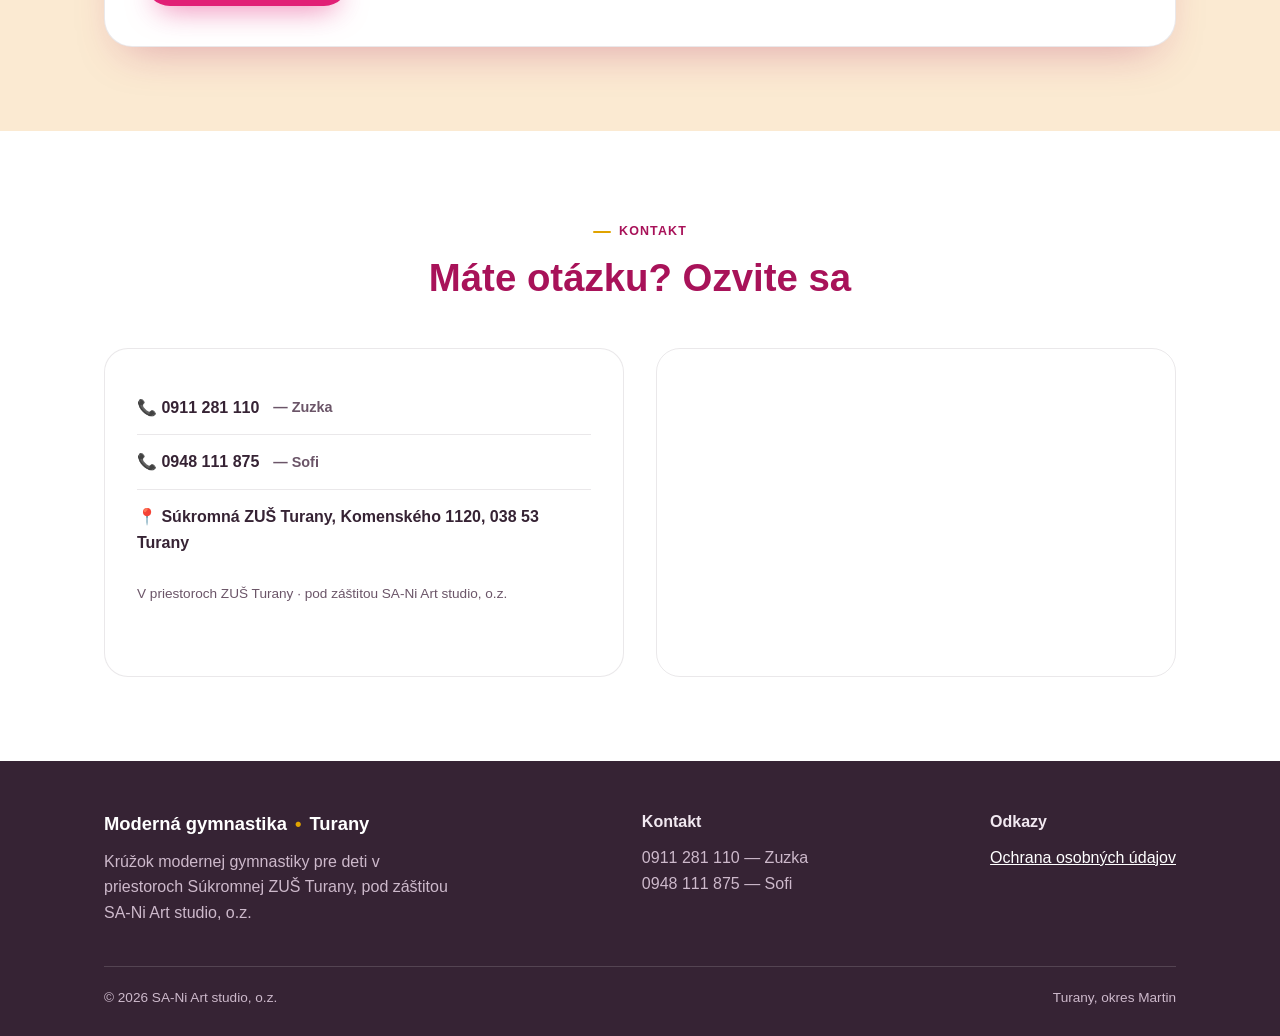
==== commit b7c478d9: "Add files via upload" ====
--- a/index.html
+++ b/index.html
@@ -5,7 +5,6 @@
 <meta name="viewport" content="width=device-width, initial-scale=1.0" />
 <title>Moderná gymnastika Turany | Krúžok pre deti 4+ rokov</title>
 <meta name="description" content="Nový krúžok modernej gymnastiky v Turanoch pod vedením bývalej reprezentantky SR Zuzany Száraz. Deti 4–7 a 8+ rokov, 35 €/mes., štart v októbri. Kapacita 15 detí." />
-<!-- TODO po nasadení: over si finálnu Vercel adresu a podľa nej uprav canonical + og:url nižšie -->
 <link rel="canonical" href="https://moderna-gymnastika-turany.vercel.app/" />
 
 <meta property="og:type" content="website" />
@@ -13,7 +12,7 @@
 <meta property="og:title" content="Moderná gymnastika Turany | Krúžok pre deti 4+ rokov" />
 <meta property="og:description" content="Nový krúžok modernej gymnastiky v Turanoch pod vedením bývalej reprezentantky SR Zuzany Száraz. Deti 4–7 a 8+ rokov, 35 €/mes., štart v októbri." />
 <meta property="og:url" content="https://moderna-gymnastika-turany.vercel.app/" />
-<!-- TODO: pridať og:image (1200x630) po doplnení reálnych fotiek -->
+<meta property="og:image" content="https://moderna-gymnastika-turany.vercel.app/assets/image-skupina.jpg" />
 <meta name="twitter:card" content="summary_large_image" />
 
 <script type="application/ld+json">
@@ -190,22 +189,7 @@
       </div>
       <div class="hero-photo-frame">
         <div class="ring" aria-hidden="true"></div>
-        <svg class="hero-illustration" viewBox="0 0 400 400" role="img" aria-label="Ilustrácia dievčatka cvičiaceho s obručou a stuhou">
-          <circle cx="200" cy="200" r="200" fill="#ffe3ef"/>
-          <path d="M60,300 C120,150 280,150 340,300" fill="none" stroke="#8c5fc0" stroke-width="14" stroke-linecap="round" opacity="0.35"/>
-          <ellipse cx="200" cy="330" rx="90" ry="16" fill="#e11f76" opacity="0.12"/>
-          <circle cx="200" cy="150" r="34" fill="#3b2a38"/>
-          <path d="M170,150 a30,30 0 0 1 60,0" fill="#ffc736"/>
-          <rect x="178" y="180" width="44" height="80" rx="18" fill="#e11f76"/>
-          <path d="M178,210 C130,190 110,150 130,110" fill="none" stroke="#3b2a38" stroke-width="12" stroke-linecap="round"/>
-          <path d="M222,210 C270,180 300,120 270,70" fill="none" stroke="#3b2a38" stroke-width="12" stroke-linecap="round"/>
-          <circle cx="270" cy="70" r="26" fill="none" stroke="#14a7b4" stroke-width="10"/>
-          <path d="M178,255 C160,290 150,320 165,345" fill="none" stroke="#3b2a38" stroke-width="12" stroke-linecap="round"/>
-          <path d="M222,255 C245,290 250,320 235,345" fill="none" stroke="#3b2a38" stroke-width="12" stroke-linecap="round"/>
-          <circle cx="90" cy="90" r="10" fill="#ffc736"/>
-          <circle cx="330" cy="130" r="7" fill="#e11f76"/>
-          <circle cx="70" cy="230" r="6" fill="#14a7b4"/>
-        </svg>
+        <img src="assets/image-skupina.jpg" alt="Skupina detí cvičí modernú gymnastiku s farebnými loptami v telocvični" width="800" height="800">
         <div class="badge-float">4–7 aj 8+ rokov</div>
       </div>
     </div>
@@ -263,8 +247,8 @@
 
       <div style="display:grid; gap:28px;">
         <div class="trainer-card">
-          <div class="trainer-photo avatar-raspberry">
-            <span>ZS</span>
+          <div class="trainer-photo">
+            <img src="assets/image-kamaratky.jpg" alt="Zuzana Száraz s deťmi počas tréningu modernej gymnastiky" loading="lazy">
           </div>
           <div>
             <span class="trainer-role">Zakladateľka krúžku · trénerka 1. triedy</span>
@@ -274,8 +258,8 @@
         </div>
 
         <div class="trainer-card alt">
-          <div class="trainer-photo avatar-violet">
-            <span>SB</span>
+          <div class="trainer-photo">
+            <img src="assets/image-svihadla.jpg" alt="Farebné švihadlá a obruče pripravené na tréning modernej gymnastiky" loading="lazy">
           </div>
           <div>
             <span class="trainer-role">Trénerka</span>
@@ -367,15 +351,7 @@
     <div class="wrap">
       <div class="gear-layout">
         <div class="gear-photo">
-          <svg viewBox="0 0 400 300" role="img" aria-label="Ilustrácia gymnastického švihadla a obruče" style="width:100%; height:100%; display:block;">
-            <rect width="400" height="300" fill="#fff6e9"/>
-            <circle cx="290" cy="150" r="90" fill="none" stroke="#14a7b4" stroke-width="16"/>
-            <path d="M40,250 C60,90 180,60 260,110 C300,135 300,180 260,190 C210,203 170,150 200,110" fill="none" stroke="#e11f76" stroke-width="10" stroke-linecap="round"/>
-            <circle cx="40" cy="250" r="14" fill="#3b2a38"/>
-            <circle cx="200" cy="110" r="14" fill="#3b2a38"/>
-            <circle cx="120" cy="60" r="9" fill="#ffc736"/>
-            <circle cx="340" cy="240" r="7" fill="#8c5fc0"/>
-          </svg>
+          <img src="assets/image-svihadla.jpg" alt="Gymnastické švihadlá a obruče v rôznych farbách" loading="lazy">
         </div>
         <div>
           <p class="eyebrow">Príprava na tréning</p>
--- a/css/style.css
+++ b/css/style.css
@@ -0,0 +1,694 @@
+/* ============================================================
+   Moderná gymnastika Turany — dizajnový systém
+   ============================================================ */
+
+:root {
+  /* Farby — vychádzajú z plagátu, doladené pre web */
+  --cream: #fff6e9;
+  --cream-deep: #fbead2;
+  --surface: #ffffff;
+  --ink: #362334;
+  --ink-soft: #6b5568;
+  --raspberry: #e11f76;
+  --raspberry-deep: #a81259;
+  --raspberry-tint: #ffe3ef;
+  --sun: #ffc736;
+  --sun-deep: #e0a300;
+  --turquoise: #14a7b4;
+  --turquoise-tint: #d9f5f4;
+  --violet: #8c5fc0;
+  --violet-tint: #efe4fb;
+  --border: rgba(54, 35, 52, 0.1);
+  --shadow: 0 20px 45px -20px rgba(168, 18, 89, 0.35);
+
+  --font-display: "Baloo 2", "Segoe UI Rounded", "Nunito Sans", sans-serif;
+  --font-body: "Nunito Sans", "Segoe UI", sans-serif;
+
+  --max-width: 1120px;
+}
+
+* { box-sizing: border-box; }
+
+html { scroll-behavior: smooth; }
+
+body {
+  margin: 0;
+  font-family: var(--font-body);
+  color: var(--ink);
+  background: var(--cream);
+  line-height: 1.6;
+  -webkit-font-smoothing: antialiased;
+}
+
+@media (prefers-reduced-motion: reduce) {
+  html { scroll-behavior: auto; }
+  * { animation-duration: 0.001ms !important; transition-duration: 0.001ms !important; }
+}
+
+img { max-width: 100%; display: block; }
+
+.wrap {
+  max-width: var(--max-width);
+  margin: 0 auto;
+  padding: 0 24px;
+}
+
+h1, h2, h3, h4 {
+  font-family: var(--font-display);
+  font-weight: 700;
+  color: var(--raspberry-deep);
+  text-wrap: balance;
+  margin: 0 0 0.5em;
+}
+
+h1 { font-size: clamp(2.3rem, 5vw, 3.6rem); line-height: 1.05; }
+h2 { font-size: clamp(1.7rem, 3.4vw, 2.4rem); line-height: 1.15; }
+h3 { font-size: 1.25rem; }
+
+p { margin: 0 0 1em; max-width: 62ch; }
+
+a { color: var(--raspberry-deep); }
+
+.eyebrow {
+  display: inline-flex;
+  align-items: center;
+  gap: 8px;
+  font-family: var(--font-body);
+  font-weight: 800;
+  font-size: 0.78rem;
+  letter-spacing: 0.09em;
+  text-transform: uppercase;
+  color: var(--raspberry-deep);
+  margin-bottom: 14px;
+}
+.eyebrow::before {
+  content: "";
+  width: 18px;
+  height: 2px;
+  background: var(--sun-deep);
+  display: inline-block;
+  border-radius: 2px;
+}
+
+/* ---------- Buttons ---------- */
+.btn {
+  display: inline-flex;
+  align-items: center;
+  justify-content: center;
+  gap: 8px;
+  font-family: var(--font-display);
+  font-weight: 700;
+  font-size: 1.05rem;
+  padding: 15px 30px;
+  border-radius: 999px;
+  border: none;
+  cursor: pointer;
+  text-decoration: none;
+  transition: transform 0.15s ease, box-shadow 0.15s ease;
+}
+.btn:hover { transform: translateY(-2px); }
+.btn:focus-visible { outline: 3px solid var(--turquoise); outline-offset: 3px; }
+
+.btn-primary {
+  background: var(--raspberry);
+  color: #fff;
+  box-shadow: 0 14px 30px -12px rgba(225, 31, 118, 0.6);
+}
+.btn-primary:hover { background: var(--raspberry-deep); }
+
+.btn-ghost {
+  background: #fff;
+  color: var(--raspberry-deep);
+  border: 2px solid var(--raspberry-tint);
+}
+.btn-ghost:hover { border-color: var(--raspberry); }
+
+/* ---------- Header / nav ---------- */
+.site-header {
+  position: sticky;
+  top: 0;
+  z-index: 40;
+  background: rgba(255, 246, 233, 0.92);
+  backdrop-filter: blur(6px);
+  border-bottom: 1px solid var(--border);
+}
+.site-header .wrap {
+  display: flex;
+  align-items: center;
+  justify-content: space-between;
+  gap: 12px;
+  padding-top: 14px;
+  padding-bottom: 14px;
+}
+.brand {
+  font-family: var(--font-display);
+  font-weight: 800;
+  font-size: 1.15rem;
+  color: var(--raspberry-deep);
+  text-decoration: none;
+  display: flex;
+  align-items: center;
+  gap: 8px;
+  white-space: nowrap;
+}
+@media (max-width: 480px) {
+  .brand { font-size: 0.95rem; }
+  .brand-suffix { display: none; }
+}
+.brand .dot { color: var(--sun-deep); }
+.nav-links {
+  display: flex;
+  gap: 28px;
+  list-style: none;
+  margin: 0;
+  padding: 0;
+  font-weight: 700;
+}
+.nav-links a { color: var(--ink); text-decoration: none; font-size: 0.95rem; }
+.nav-links a:hover { color: var(--raspberry-deep); }
+@media (max-width: 720px) { .nav-links { display: none; } }
+@media (max-width: 720px) { .btn.nav-cta { padding: 11px 18px; font-size: 0.92rem; } }
+
+/* ---------- Hero ---------- */
+.hero {
+  position: relative;
+  overflow: hidden;
+  padding: 64px 0 96px;
+}
+.hero-ribbon {
+  position: absolute;
+  inset: 0;
+  z-index: 0;
+  pointer-events: none;
+}
+.hero .wrap {
+  position: relative;
+  z-index: 1;
+  display: grid;
+  grid-template-columns: 1.1fr 0.9fr;
+  gap: 48px;
+  align-items: center;
+}
+@media (max-width: 860px) {
+  .hero .wrap { grid-template-columns: 1fr; text-align: center; }
+  .hero p { margin-left: auto; margin-right: auto; }
+}
+
+.hero-actions {
+  display: flex;
+  gap: 14px;
+  flex-wrap: wrap;
+  margin-top: 28px;
+}
+@media (max-width: 860px) { .hero-actions { justify-content: center; } }
+
+.capacity-pill {
+  display: inline-flex;
+  align-items: center;
+  gap: 8px;
+  margin-top: 26px;
+  padding: 10px 18px;
+  background: #fff;
+  border: 1.5px dashed var(--raspberry);
+  border-radius: 999px;
+  font-weight: 800;
+  font-size: 0.88rem;
+  color: var(--raspberry-deep);
+}
+
+.hero-photo-frame {
+  position: relative;
+  width: min(420px, 100%);
+  margin: 0 auto;
+}
+.hero-photo-frame img,
+.hero-photo-frame svg.hero-illustration {
+  width: 100%;
+  aspect-ratio: 1 / 1;
+  object-fit: cover;
+  border-radius: 50%;
+  border: 8px solid #fff;
+  box-shadow: var(--shadow);
+  display: block;
+  background: #fff;
+}
+.hero-photo-frame .ring {
+  position: absolute;
+  inset: -18px;
+  border: 6px solid var(--sun);
+  border-radius: 50%;
+  z-index: -1;
+}
+.hero-photo-frame .badge-float {
+  position: absolute;
+  bottom: 6%;
+  left: -8%;
+  background: var(--turquoise);
+  color: #fff;
+  font-family: var(--font-display);
+  font-weight: 700;
+  padding: 12px 18px;
+  border-radius: 16px;
+  box-shadow: 0 12px 24px -10px rgba(20, 167, 180, 0.6);
+  font-size: 0.95rem;
+  transform: rotate(-4deg);
+}
+@media (max-width: 860px) { .hero-photo-frame .badge-float { left: 4%; } }
+
+/* ---------- Section wave dividers ---------- */
+.section { padding: 84px 0; position: relative; }
+.section-cream { background: var(--cream); }
+.section-white { background: var(--surface); }
+.section-tint { background: var(--cream-deep); }
+.wave-top {
+  position: absolute;
+  top: -1px;
+  left: 0;
+  width: 100%;
+  line-height: 0;
+  transform: translateY(-99%);
+}
+
+.section-head { max-width: 640px; margin: 0 auto 48px; text-align: center; }
+.section-head p { margin-left: auto; margin-right: auto; }
+
+/* ---------- Pills (feature badges) ---------- */
+.pill-row {
+  display: flex;
+  flex-wrap: wrap;
+  gap: 14px;
+  justify-content: center;
+  margin: 32px 0;
+}
+.ribbon-pill {
+  position: relative;
+  display: flex;
+  align-items: center;
+  gap: 10px;
+  padding: 12px 22px 12px 20px;
+  font-family: var(--font-display);
+  font-weight: 700;
+  font-size: 0.98rem;
+  color: #fff;
+  clip-path: polygon(4% 0, 100% 0, 96% 50%, 100% 100%, 4% 100%, 0% 50%);
+}
+.ribbon-pill.c1 { background: var(--raspberry); }
+.ribbon-pill.c2 { background: var(--turquoise); }
+.ribbon-pill.c3 { background: var(--violet); }
+.ribbon-pill.c4 { background: var(--sun-deep); }
+
+/* ---------- Cards grid ---------- */
+.grid {
+  display: grid;
+  gap: 24px;
+}
+.grid-2 { grid-template-columns: repeat(2, 1fr); }
+.grid-3 { grid-template-columns: repeat(3, 1fr); }
+.grid-4 { grid-template-columns: repeat(4, 1fr); }
+@media (max-width: 900px) { .grid-3, .grid-4 { grid-template-columns: repeat(2, 1fr); } }
+@media (max-width: 600px) { .grid-2, .grid-3, .grid-4 { grid-template-columns: 1fr; } }
+
+.card {
+  background: #fff;
+  border-radius: 20px;
+  padding: 28px;
+  border: 1px solid var(--border);
+  box-shadow: 0 10px 30px -18px rgba(54, 35, 52, 0.25);
+}
+.card .icon {
+  font-size: 1.6rem;
+  width: 52px;
+  height: 52px;
+  display: flex;
+  align-items: center;
+  justify-content: center;
+  border-radius: 14px;
+  margin-bottom: 14px;
+}
+
+.info-card { text-align: center; }
+.info-card .icon { margin: 0 auto 14px; }
+.info-card .value { font-family: var(--font-display); font-size: 1.4rem; color: var(--raspberry-deep); }
+.info-card .label { font-weight: 800; text-transform: uppercase; font-size: 0.78rem; letter-spacing: 0.07em; color: var(--ink-soft); }
+
+/* age cards */
+.age-card {
+  background: #fff;
+  border-radius: 24px;
+  padding: 36px 28px;
+  text-align: center;
+  border: 2px solid var(--border);
+}
+.age-card .age-number {
+  font-family: var(--font-display);
+  font-size: 3rem;
+  color: var(--raspberry);
+}
+.age-card.alt .age-number { color: var(--violet); }
+
+/* ---------- Trainers ---------- */
+.trainer-card {
+  display: grid;
+  grid-template-columns: 220px 1fr;
+  gap: 28px;
+  align-items: start;
+  background: #fff;
+  border-radius: 24px;
+  padding: 28px;
+  border: 1px solid var(--border);
+}
+@media (max-width: 700px) { .trainer-card { grid-template-columns: 1fr; text-align: center; } }
+.trainer-photo {
+  width: 100%;
+  aspect-ratio: 1/1;
+  border-radius: 20px;
+  overflow: hidden;
+  border: 5px solid var(--cream-deep);
+}
+.trainer-photo img { width: 100%; height: 100%; object-fit: cover; }
+.trainer-photo.avatar-raspberry,
+.trainer-photo.avatar-violet {
+  display: flex;
+  align-items: center;
+  justify-content: center;
+  font-family: var(--font-display);
+  font-weight: 800;
+  font-size: 3.4rem;
+  color: #fff;
+}
+.trainer-photo.avatar-raspberry { background: linear-gradient(145deg, var(--raspberry), var(--raspberry-deep)); }
+.trainer-photo.avatar-violet { background: linear-gradient(145deg, var(--violet), #6d3fa3); }
+.trainer-role {
+  display: inline-block;
+  font-size: 0.78rem;
+  font-weight: 800;
+  text-transform: uppercase;
+  letter-spacing: 0.06em;
+  color: var(--turquoise);
+  background: var(--turquoise-tint);
+  padding: 5px 12px;
+  border-radius: 999px;
+  margin-bottom: 10px;
+}
+.trainer-card.alt .trainer-role { color: var(--violet); background: var(--violet-tint); }
+
+/* ---------- Gear list ---------- */
+.gear-layout {
+  display: grid;
+  grid-template-columns: 1fr 1fr;
+  gap: 48px;
+  align-items: center;
+}
+@media (max-width: 800px) { .gear-layout { grid-template-columns: 1fr; } }
+.gear-photo { border-radius: 24px; overflow: hidden; box-shadow: var(--shadow); }
+.gear-list { list-style: none; margin: 0; padding: 0; display: grid; gap: 16px; }
+.gear-list li {
+  display: flex;
+  gap: 14px;
+  align-items: flex-start;
+  background: #fff;
+  padding: 16px 18px;
+  border-radius: 16px;
+  border: 1px solid var(--border);
+}
+.gear-list .tick {
+  flex: none;
+  width: 28px;
+  height: 28px;
+  border-radius: 50%;
+  background: var(--sun);
+  color: var(--ink);
+  display: flex;
+  align-items: center;
+  justify-content: center;
+  font-weight: 800;
+}
+
+/* ---------- Urgency banner ---------- */
+.urgency {
+  background: var(--ink);
+  color: #fff;
+  border-radius: 24px;
+  padding: 32px;
+  display: flex;
+  gap: 20px;
+  align-items: center;
+  flex-wrap: wrap;
+  justify-content: space-between;
+}
+.urgency strong { color: var(--sun); }
+.urgency p { margin: 0; max-width: 46ch; color: #f2e9f1; }
+
+/* ---------- Gallery ---------- */
+.gallery-grid {
+  display: grid;
+  grid-template-columns: repeat(3, 1fr);
+  gap: 20px;
+}
+@media (max-width: 760px) { .gallery-grid { grid-template-columns: 1fr; } }
+.gallery-grid figure { margin: 0; border-radius: 20px; overflow: hidden; box-shadow: 0 14px 30px -18px rgba(54,35,52,0.3); }
+.gallery-grid img { width: 100%; height: 280px; object-fit: cover; }
+
+/* ---------- FAQ ---------- */
+.faq-list { display: grid; gap: 14px; max-width: 760px; margin: 0 auto; }
+.faq-item {
+  background: #fff;
+  border-radius: 16px;
+  border: 1px solid var(--border);
+  overflow: hidden;
+}
+.faq-item summary {
+  cursor: pointer;
+  padding: 18px 22px;
+  font-family: var(--font-display);
+  font-weight: 700;
+  color: var(--ink);
+  list-style: none;
+  display: flex;
+  justify-content: space-between;
+  align-items: center;
+  gap: 12px;
+}
+.faq-item summary::-webkit-details-marker { display: none; }
+.faq-item summary::after {
+  content: "+";
+  font-size: 1.4rem;
+  color: var(--raspberry);
+  flex: none;
+}
+.faq-item[open] summary::after { content: "–"; }
+.faq-item .faq-a { padding: 0 22px 20px; color: var(--ink-soft); margin: 0; }
+
+/* ---------- Form ---------- */
+.form-shell {
+  background: #fff;
+  border-radius: 28px;
+  padding: 40px;
+  border: 1px solid var(--border);
+  box-shadow: var(--shadow);
+}
+@media (max-width: 600px) { .form-shell { padding: 26px; } }
+.form-section-title {
+  font-family: var(--font-display);
+  font-weight: 700;
+  color: var(--raspberry-deep);
+  font-size: 1.05rem;
+  margin: 28px 0 14px;
+  padding-bottom: 8px;
+  border-bottom: 2px dashed var(--raspberry-tint);
+}
+.form-section-title:first-child { margin-top: 0; }
+.form-grid { display: grid; grid-template-columns: 1fr 1fr; gap: 18px; }
+@media (max-width: 640px) { .form-grid { grid-template-columns: 1fr; } }
+.field { display: flex; flex-direction: column; gap: 6px; }
+.field.full { grid-column: 1 / -1; }
+.field label { font-weight: 700; font-size: 0.92rem; }
+.field .req { color: var(--raspberry); }
+.field input,
+.field textarea,
+.field select {
+  font-family: var(--font-body);
+  font-size: 1rem;
+  padding: 12px 14px;
+  border-radius: 12px;
+  border: 1.5px solid var(--border);
+  background: var(--cream);
+  color: var(--ink);
+}
+.field input:focus,
+.field textarea:focus,
+.field select:focus {
+  outline: none;
+  border-color: var(--raspberry);
+  background: #fff;
+}
+.field .hint { font-size: 0.82rem; color: var(--ink-soft); }
+
+.consent-block {
+  display: flex;
+  flex-direction: column;
+  gap: 14px;
+  background: var(--cream);
+  border-radius: 16px;
+  padding: 20px;
+  margin-top: 10px;
+}
+.checkbox-row { display: flex; gap: 12px; align-items: flex-start; }
+.checkbox-row input { margin-top: 4px; width: 18px; height: 18px; accent-color: var(--raspberry); flex: none; }
+.radio-row { display: flex; gap: 20px; flex-wrap: wrap; }
+.radio-row label { display: flex; gap: 8px; align-items: center; font-weight: 600; }
+
+.honeypot-field { position: absolute; left: -9999px; opacity: 0; height: 0; }
+
+.form-footer { margin-top: 24px; display: flex; align-items: center; gap: 18px; flex-wrap: wrap; }
+.form-note { font-size: 0.85rem; color: var(--ink-soft); }
+
+/* ---------- Contact ---------- */
+.contact-grid {
+  display: grid;
+  grid-template-columns: 1fr 1fr;
+  gap: 32px;
+  align-items: stretch;
+}
+@media (max-width: 800px) { .contact-grid { grid-template-columns: 1fr; } }
+.contact-card {
+  background: #fff;
+  border-radius: 24px;
+  padding: 32px;
+  border: 1px solid var(--border);
+}
+.contact-line {
+  display: flex;
+  align-items: center;
+  gap: 14px;
+  padding: 14px 0;
+  border-bottom: 1px solid var(--border);
+  font-weight: 700;
+  text-decoration: none;
+  color: var(--ink);
+}
+.contact-line:last-child { border-bottom: none; }
+.contact-line .who { color: var(--ink-soft); font-weight: 600; font-size: 0.9rem; }
+.map-frame {
+  border-radius: 24px;
+  overflow: hidden;
+  border: 1px solid var(--border);
+  min-height: 320px;
+}
+.map-frame iframe { width: 100%; height: 100%; min-height: 320px; border: 0; }
+
+/* ---------- Footer ---------- */
+.site-footer {
+  background: var(--ink);
+  color: #f2e9f1;
+  padding: 48px 0 28px;
+}
+.site-footer a { color: #fff; }
+.footer-grid {
+  display: flex;
+  justify-content: space-between;
+  gap: 24px;
+  flex-wrap: wrap;
+  padding-bottom: 24px;
+  border-bottom: 1px solid rgba(255,255,255,0.15);
+}
+.footer-bottom {
+  padding-top: 20px;
+  display: flex;
+  justify-content: space-between;
+  gap: 12px;
+  flex-wrap: wrap;
+  font-size: 0.85rem;
+  color: #cdb9cb;
+}
+
+/* ---------- Link button (modal triggers) ---------- */
+.link-btn {
+  display: inline-flex;
+  align-items: center;
+  gap: 6px;
+  margin-top: 14px;
+  background: none;
+  border: none;
+  padding: 0;
+  font-family: var(--font-body);
+  font-weight: 700;
+  font-size: 0.92rem;
+  color: var(--raspberry-deep);
+  text-decoration: underline;
+  cursor: pointer;
+}
+.link-btn:hover { color: var(--raspberry); }
+
+/* ---------- Zápis modal ---------- */
+.modal-overlay {
+  position: fixed;
+  inset: 0;
+  z-index: 100;
+  background: rgba(54, 35, 52, 0.55);
+  display: flex;
+  align-items: center;
+  justify-content: center;
+  padding: 20px;
+  animation: modal-fade 0.18s ease;
+}
+.modal-overlay[hidden] { display: none; }
+.modal-box {
+  position: relative;
+  background: var(--cream);
+  border-radius: 24px;
+  padding: 36px 32px;
+  max-width: 420px;
+  width: 100%;
+  box-shadow: 0 30px 60px -20px rgba(54, 35, 52, 0.5);
+  animation: modal-pop 0.2s ease;
+}
+@media (max-width: 480px) { .modal-box { padding: 28px 22px; } }
+.modal-close {
+  position: absolute;
+  top: 16px;
+  right: 16px;
+  width: 34px;
+  height: 34px;
+  border-radius: 50%;
+  border: none;
+  background: #fff;
+  color: var(--ink);
+  font-size: 1rem;
+  cursor: pointer;
+  display: flex;
+  align-items: center;
+  justify-content: center;
+}
+.modal-close:hover { background: var(--raspberry-tint); }
+.modal-dates {
+  display: flex;
+  gap: 14px;
+  margin: 18px 0;
+  flex-wrap: wrap;
+}
+.modal-dates > div {
+  background: #fff;
+  border: 2px solid var(--turquoise);
+  border-radius: 16px;
+  padding: 12px 18px;
+  flex: 1 1 140px;
+}
+.modal-date-day { font-family: var(--font-display); font-weight: 700; color: var(--raspberry-deep); font-size: 1.1rem; }
+.modal-date-time { font-weight: 700; color: var(--ink-soft); font-size: 0.9rem; }
+
+@keyframes modal-fade { from { opacity: 0; } to { opacity: 1; } }
+@keyframes modal-pop { from { opacity: 0; transform: scale(0.94); } to { opacity: 1; transform: scale(1); } }
+@media (prefers-reduced-motion: reduce) {
+  .modal-overlay, .modal-box { animation: none; }
+}
+
+/* ---------- Review banner (removed before launch) ---------- */
+.review-banner {
+  background: var(--sun);
+  color: var(--ink);
+  text-align: center;
+  font-weight: 800;
+  padding: 10px 16px;
+  font-size: 0.9rem;
+}
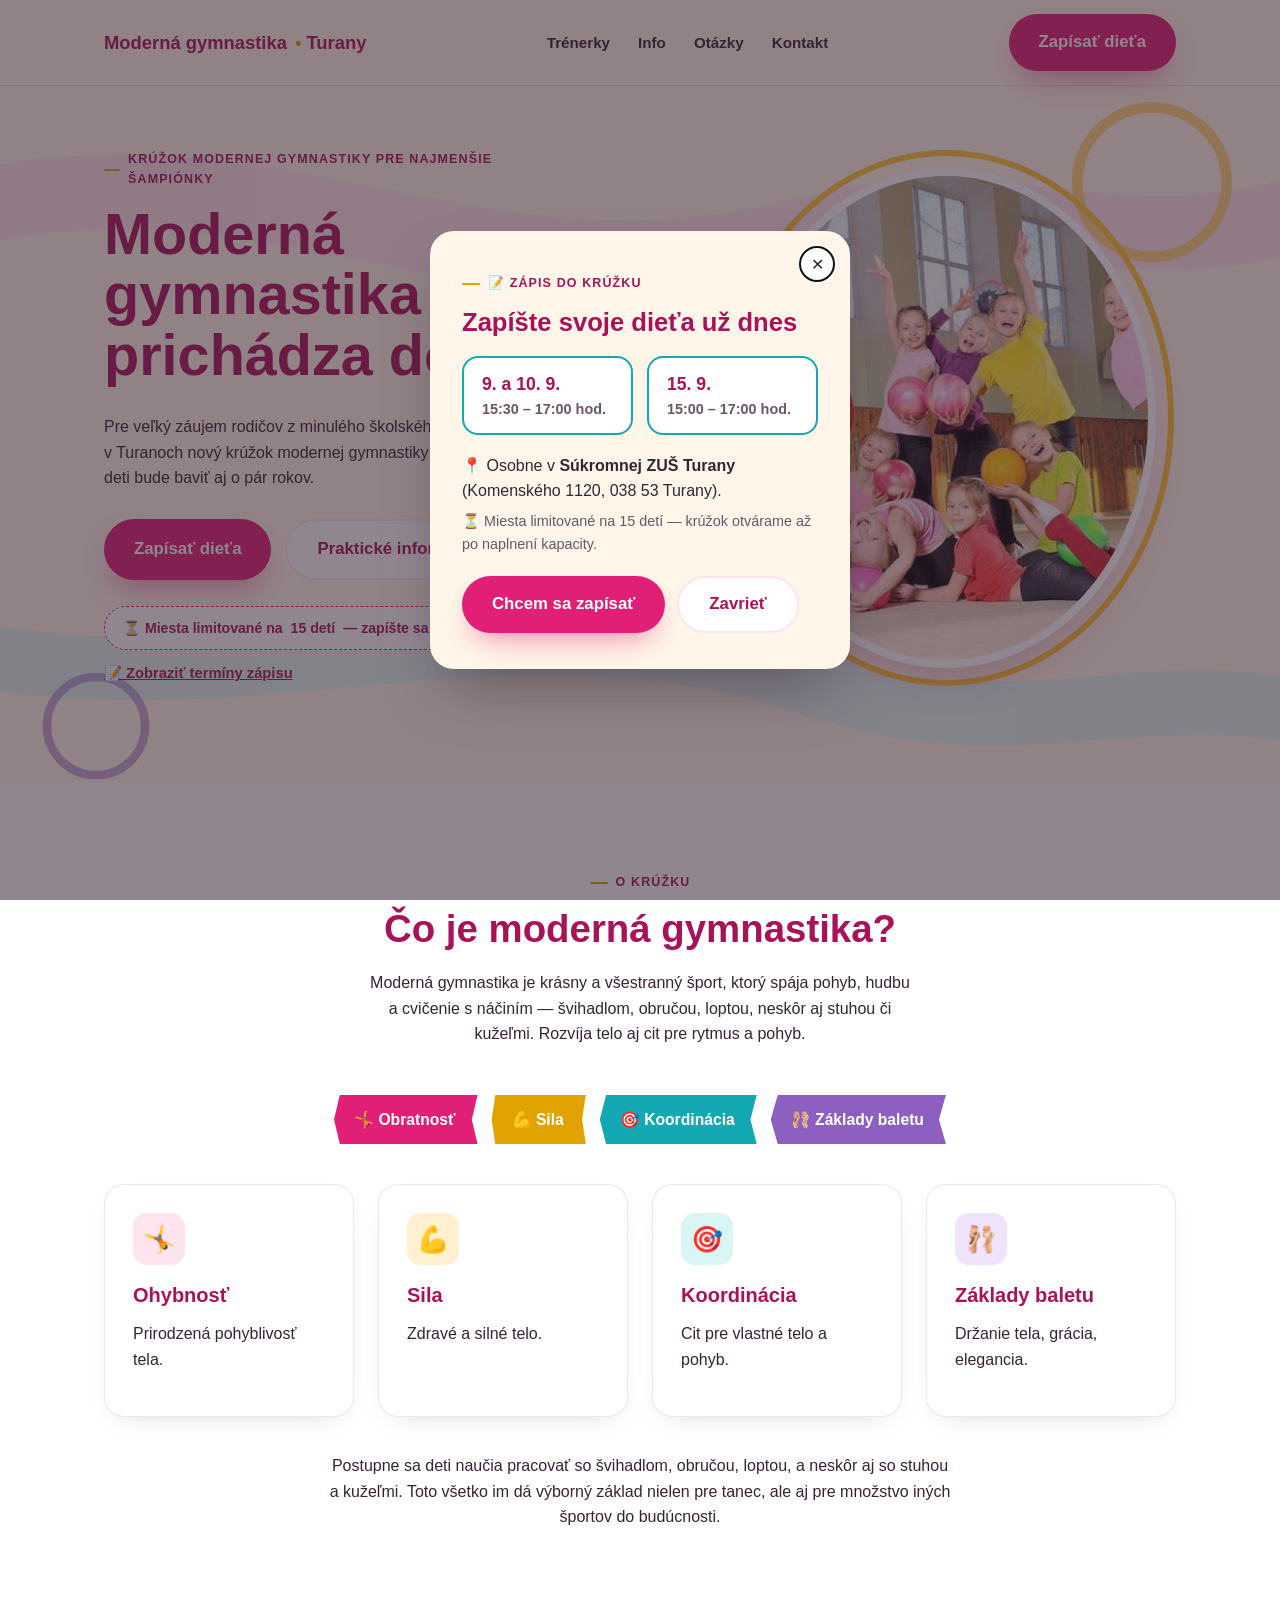
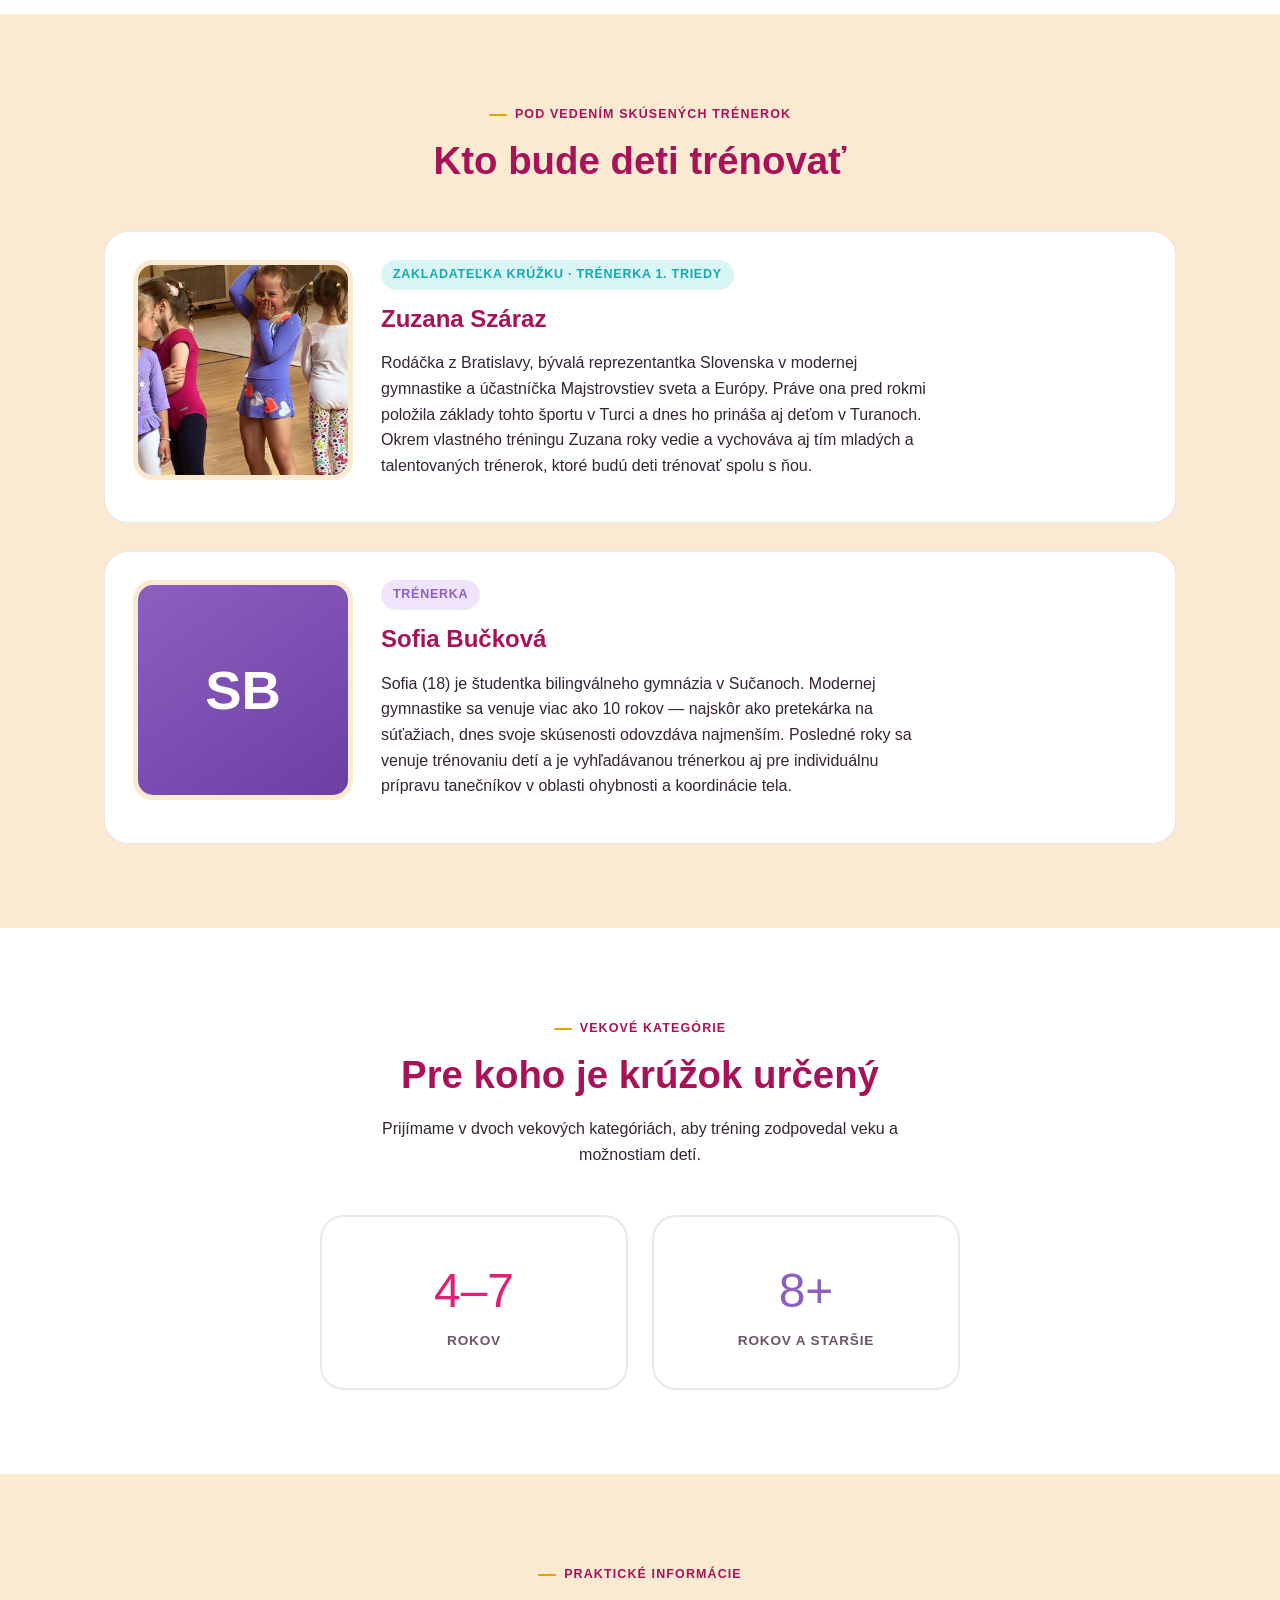
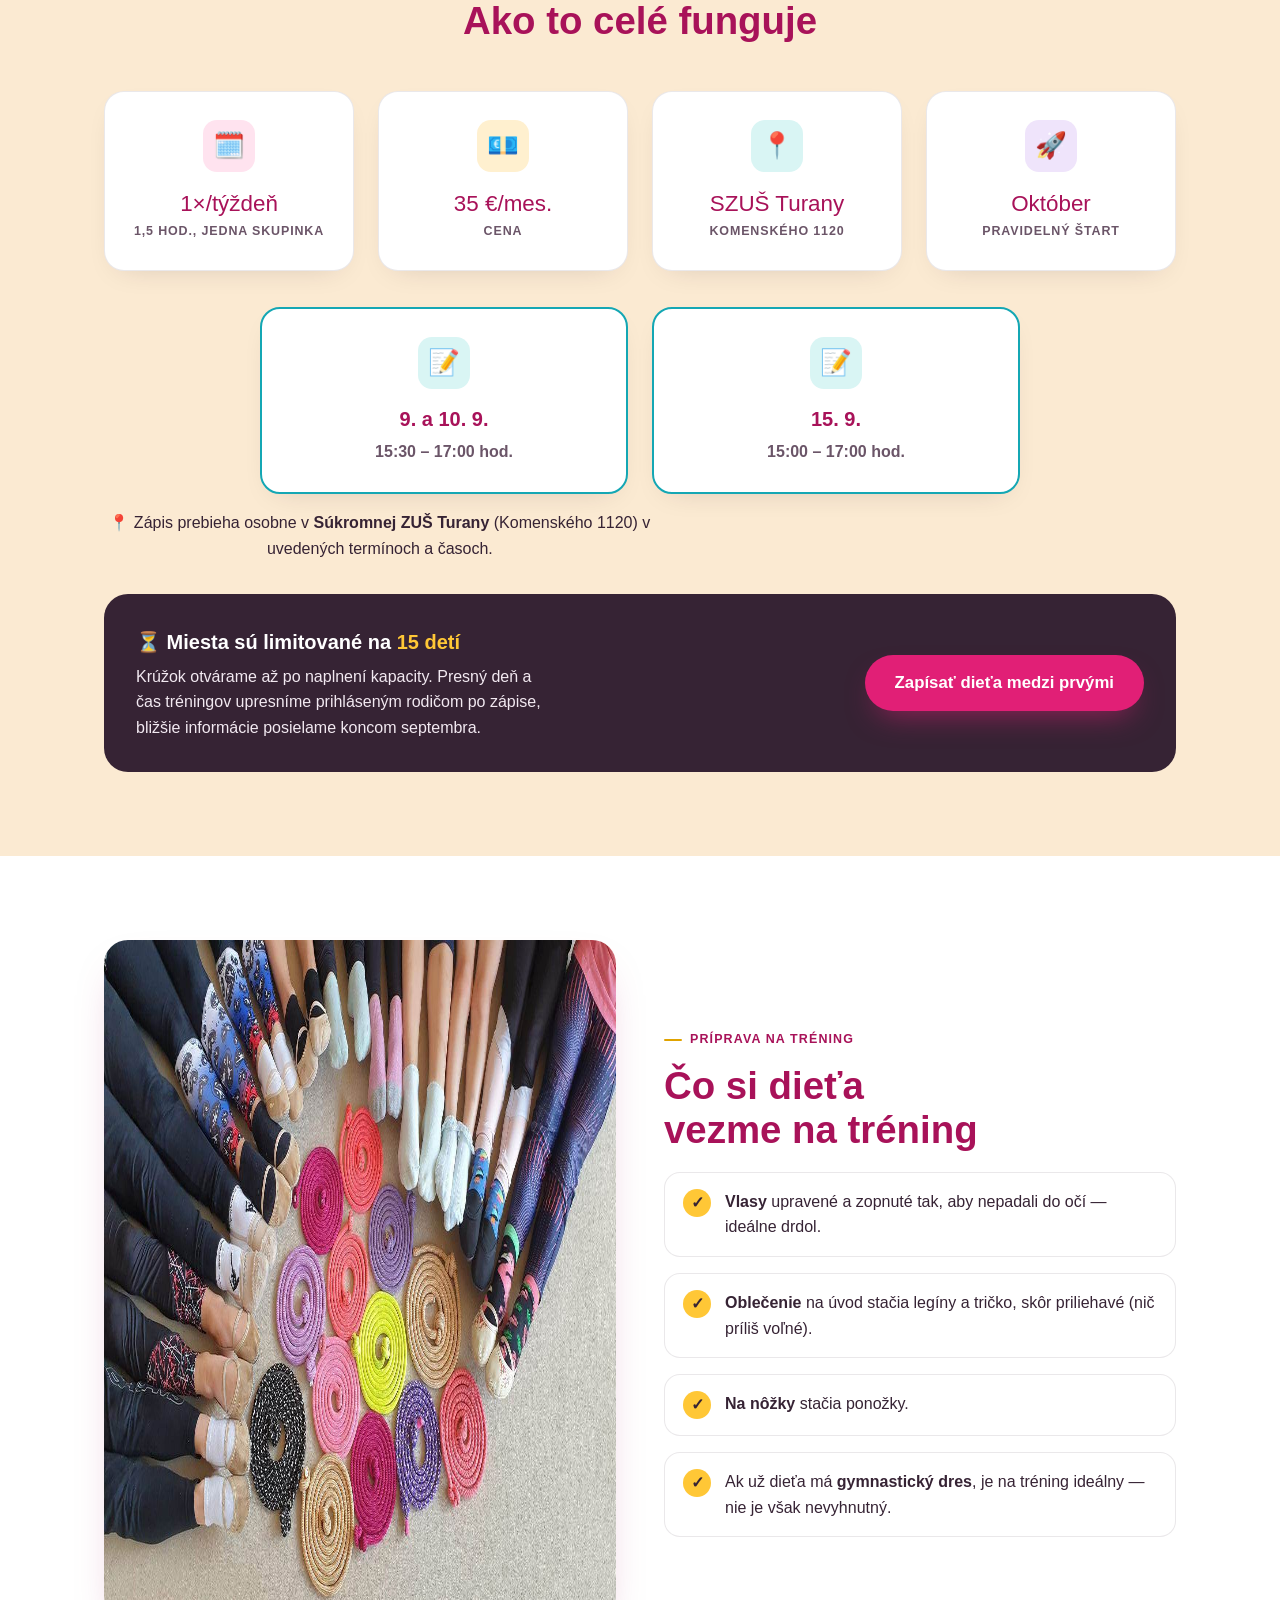
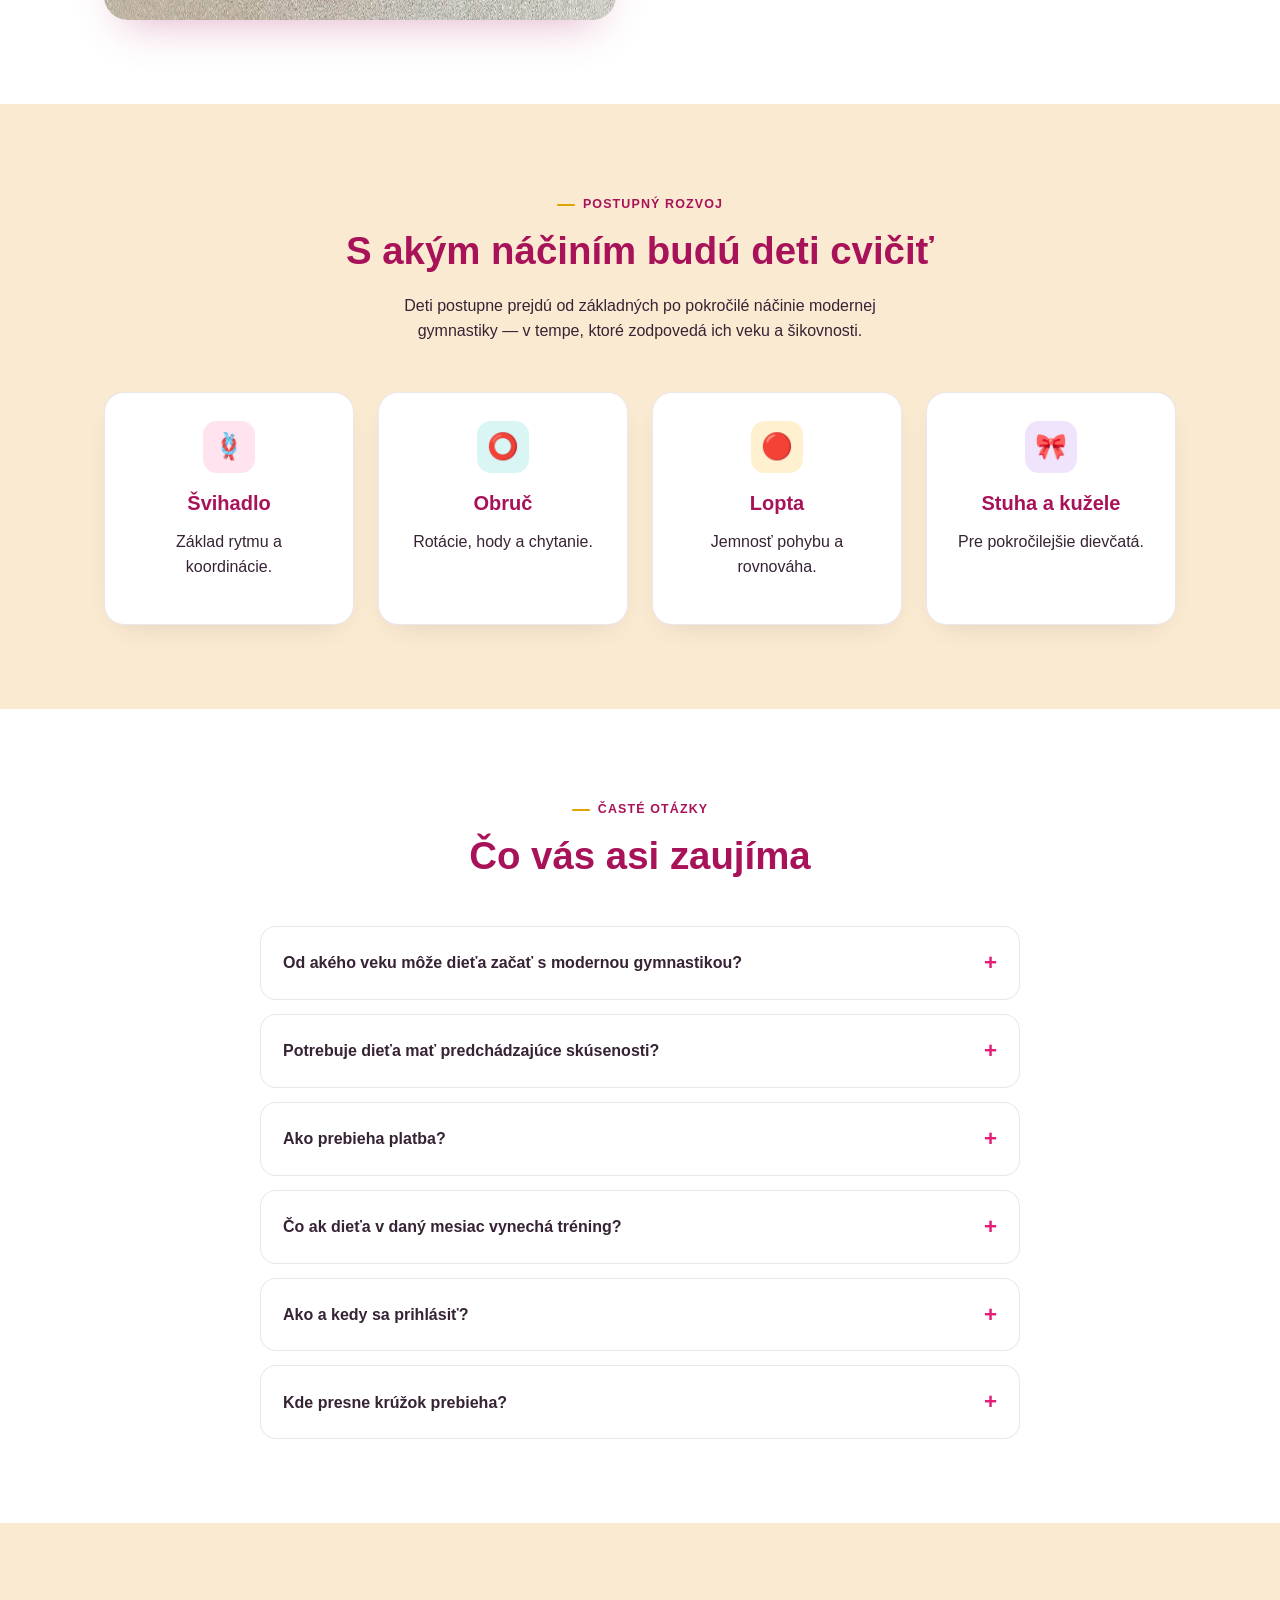
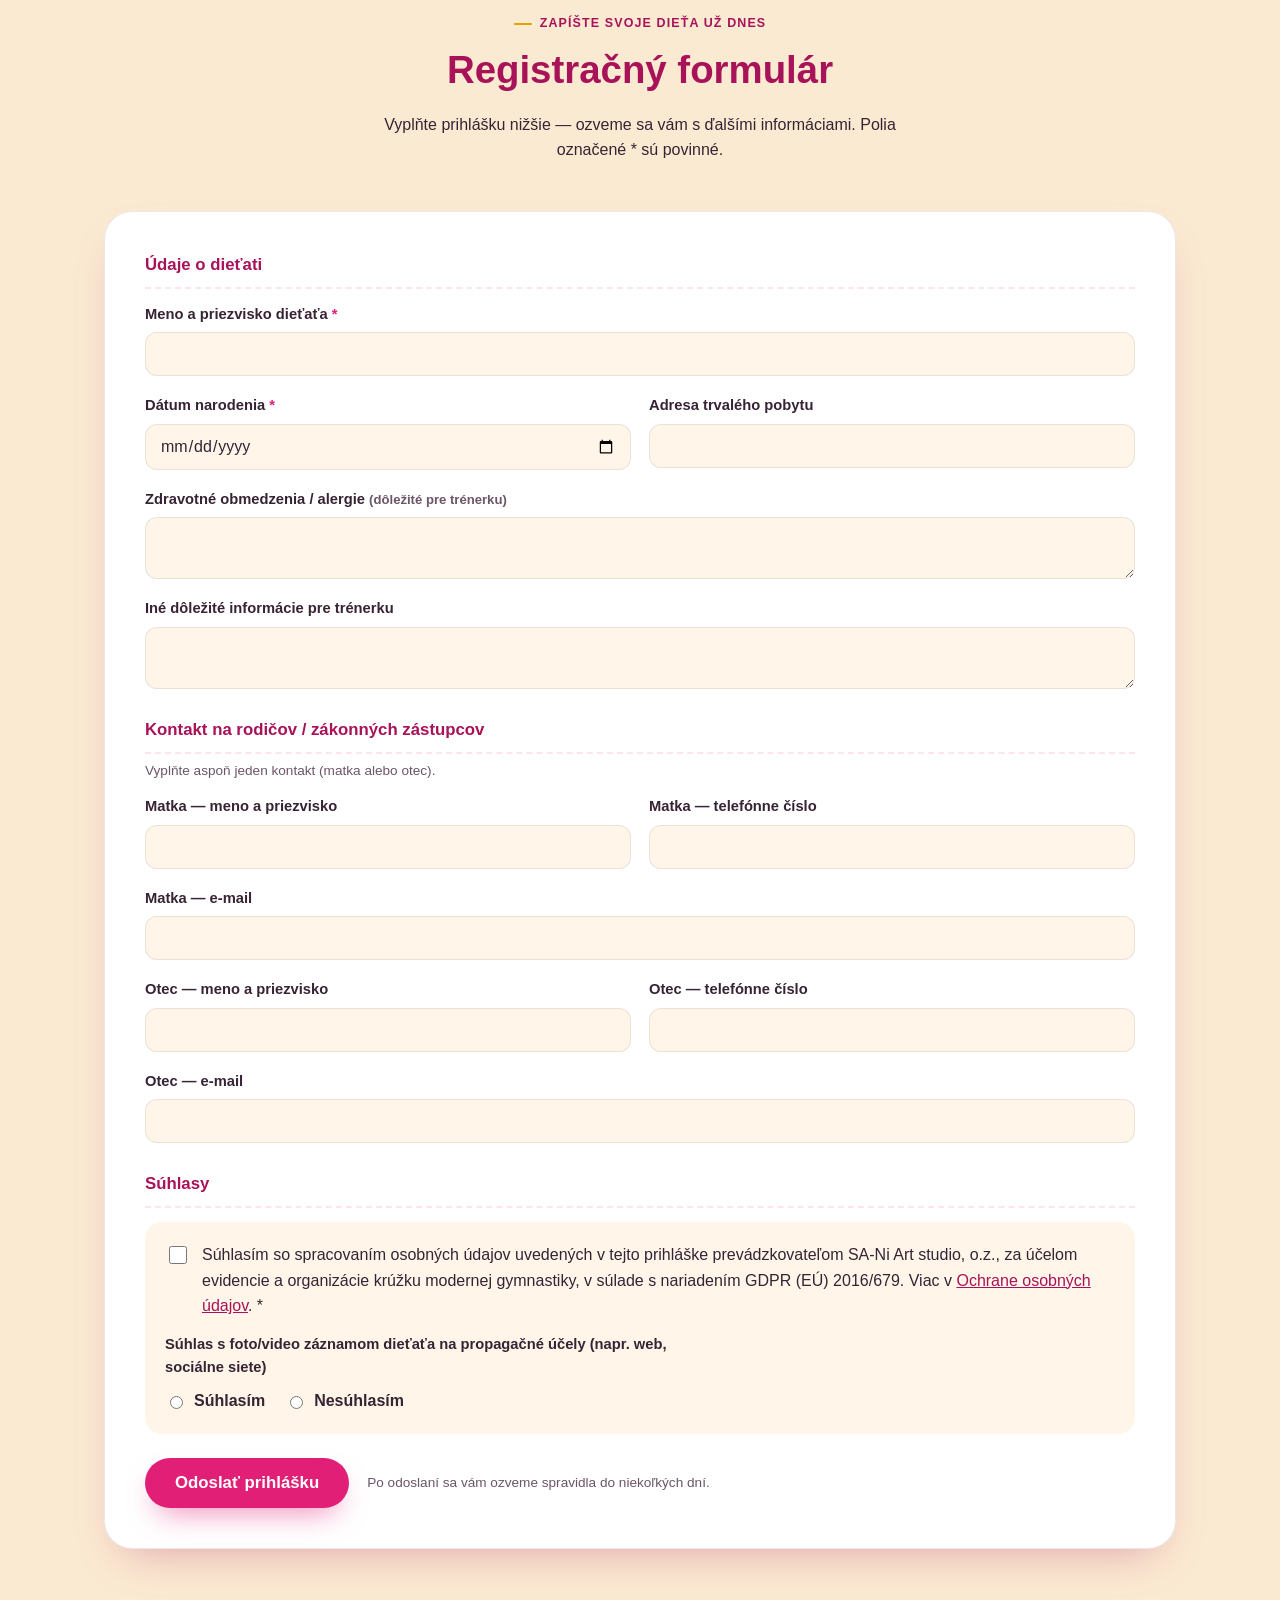
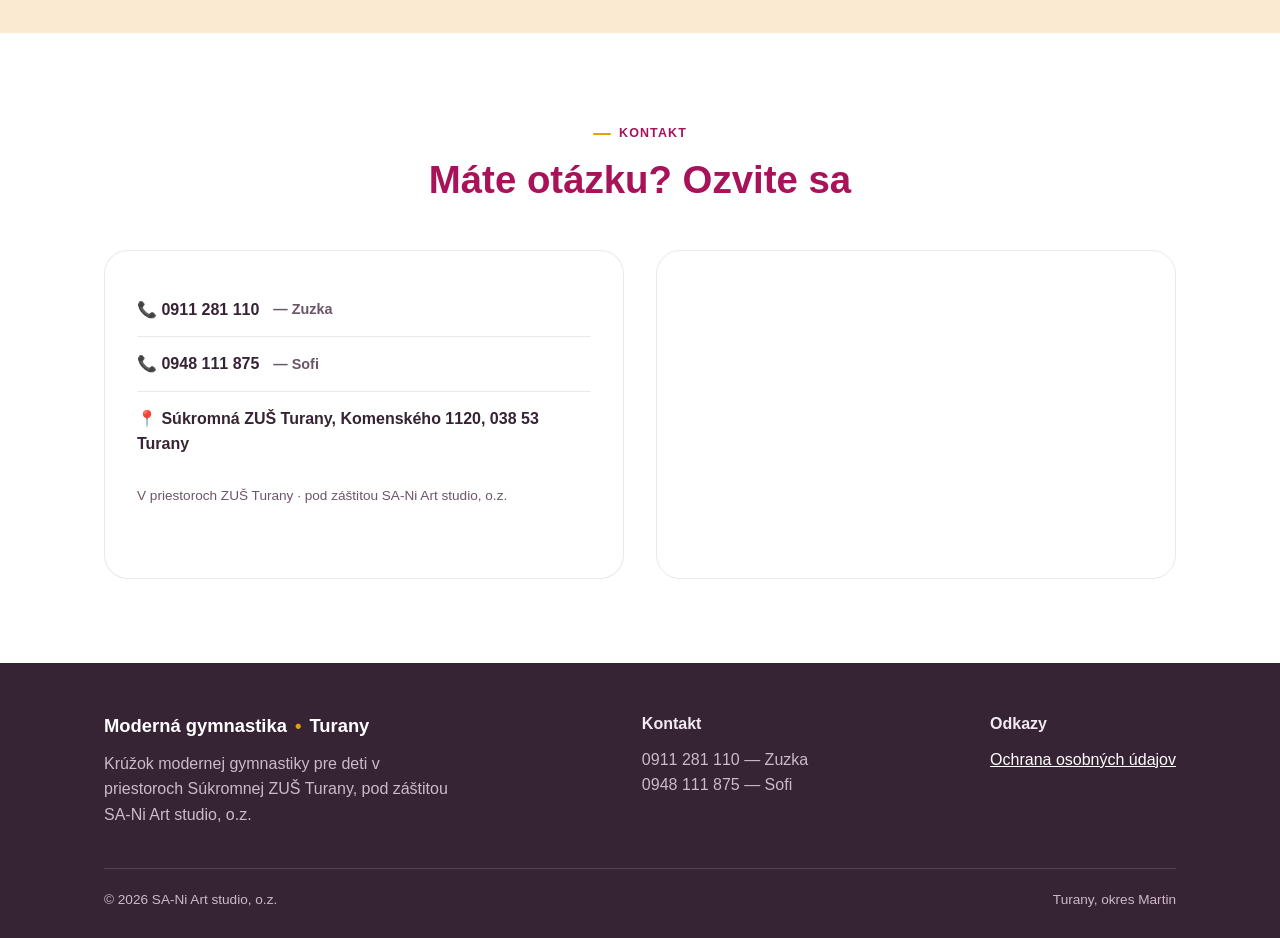
==== commit 3c57bfd2: "Add files via upload" ====
--- a/index.html
+++ b/index.html
@@ -6,6 +6,7 @@
 <title>Moderná gymnastika Turany | Krúžok pre deti 4+ rokov</title>
 <meta name="description" content="Nový krúžok modernej gymnastiky v Turanoch pod vedením bývalej reprezentantky SR Zuzany Száraz. Deti 4–7 a 8+ rokov, 35 €/mes., štart v októbri. Kapacita 15 detí." />
 <link rel="canonical" href="https://moderna-gymnastika-turany.vercel.app/" />
+<link rel="icon" type="image/svg+xml" href="assets/favicon.svg" />
 
 <meta property="og:type" content="website" />
 <meta property="og:locale" content="sk_SK" />
@@ -86,7 +87,7 @@
         {
           "@type": "Question",
           "name": "Od akého veku môže dieťa začať s modernou gymnastikou?",
-          "acceptedAnswer": { "@type": "Answer", "text": "Krúžok prijímame v dvoch vekových kategóriách — 4 – 7 rokov a 8+ rokov a staršie — tak, aby tréning zodpovedal veku a možnostiam detí." }
+          "acceptedAnswer": { "@type": "Answer", "text": "Deti prijímame v dvoch vekových kategóriách — 4 – 7 rokov a 8+ rokov — tak, aby tréning zodpovedal veku a možnostiam detí." }
         },
         {
           "@type": "Question",
@@ -125,30 +126,6 @@
 <link rel="stylesheet" href="css/style.css">
 </head>
 <body>
-
-<div class="modal-overlay" id="zapis-modal" hidden>
-  <div class="modal-box" role="dialog" aria-modal="true" aria-labelledby="zapis-modal-title">
-    <button type="button" class="modal-close" data-close-zapis aria-label="Zavrieť">✕</button>
-    <p class="eyebrow">📝 Zápis do krúžku</p>
-    <h2 id="zapis-modal-title" style="font-size:1.6rem;">Zapíšte svoje dieťa už dnes</h2>
-    <div class="modal-dates">
-      <div>
-        <div class="modal-date-day">9. a 10. 9.</div>
-        <div class="modal-date-time">15:30 – 17:00 hod.</div>
-      </div>
-      <div>
-        <div class="modal-date-day">15. 9.</div>
-        <div class="modal-date-time">15:00 – 17:00 hod.</div>
-      </div>
-    </div>
-    <p style="margin-bottom:6px;">📍 Osobne v <strong>Súkromnej ZUŠ Turany</strong> (Komenského 1120, 038 53 Turany).</p>
-    <p style="margin-bottom:20px; font-size:.9rem; color:var(--ink-soft);">⏳ Miesta limitované na 15 detí — krúžok otvárame až po naplnení kapacity.</p>
-    <div style="display:flex; gap:12px; flex-wrap:wrap;">
-      <a href="#prihlaska" class="btn btn-primary" data-close-zapis>Chcem sa zapísať</a>
-      <button type="button" class="btn btn-ghost" data-close-zapis>Zavrieť</button>
-    </div>
-  </div>
-</div>
 
 <header class="site-header">
   <div class="wrap">
@@ -189,7 +166,7 @@
       </div>
       <div class="hero-photo-frame">
         <div class="ring" aria-hidden="true"></div>
-        <img src="assets/image-skupina.jpg" alt="Skupina detí cvičí modernú gymnastiku s farebnými loptami v telocvični" width="800" height="800">
+        <img src="assets/image-skupina.jpg" alt="Skupina detí cvičí modernú gymnastiku s farebnými loptami v telocvični" width="600" height="500">
         <div class="badge-float">4–7 aj 8+ rokov</div>
       </div>
     </div>
@@ -248,7 +225,7 @@
       <div style="display:grid; gap:28px;">
         <div class="trainer-card">
           <div class="trainer-photo">
-            <img src="assets/image-kamaratky.jpg" alt="Zuzana Száraz s deťmi počas tréningu modernej gymnastiky" loading="lazy">
+            <img src="assets/image-kamaratky.jpg" alt="Deti v gymnastických dresoch počas tréningu modernej gymnastiky" width="720" height="960" loading="lazy">
           </div>
           <div>
             <span class="trainer-role">Zakladateľka krúžku · trénerka 1. triedy</span>
@@ -258,9 +235,7 @@
         </div>
 
         <div class="trainer-card alt">
-          <div class="trainer-photo">
-            <img src="assets/image-svihadla.jpg" alt="Farebné švihadlá a obruče pripravené na tréning modernej gymnastiky" loading="lazy">
-          </div>
+          <div class="trainer-photo avatar-violet">SB</div>
           <div>
             <span class="trainer-role">Trénerka</span>
             <h3 style="font-size:1.5rem;">Sofia Bučková</h3>
@@ -351,7 +326,7 @@
     <div class="wrap">
       <div class="gear-layout">
         <div class="gear-photo">
-          <img src="assets/image-svihadla.jpg" alt="Gymnastické švihadlá a obruče v rôznych farbách" loading="lazy">
+          <img src="assets/image-svihadla.jpg" alt="Farebné gymnastické švihadlá pripravené na tréning" width="1400" height="680" loading="lazy">
         </div>
         <div>
           <p class="eyebrow">Príprava na tréning</p>
@@ -410,7 +385,7 @@
       <div class="faq-list">
         <details class="faq-item">
           <summary>Od akého veku môže dieťa začať s modernou gymnastikou?</summary>
-          <p class="faq-a">Krúžok prijímame v dvoch vekových kategóriách — 4 – 7 rokov a 8+ rokov a staršie — tak, aby tréning zodpovedal veku a možnostiam detí.</p>
+          <p class="faq-a">Deti prijímame v dvoch vekových kategóriách — 4 – 7 rokov a 8+ rokov — tak, aby tréning zodpovedal veku a možnostiam detí.</p>
         </details>
         <details class="faq-item">
           <summary>Potrebuje dieťa mať predchádzajúce skúsenosti?</summary>
@@ -418,7 +393,7 @@
         </details>
         <details class="faq-item">
           <summary>Ako prebieha platba?</summary>
-          <p class="faq-a">Platba prebieha mesačne, vždy vopred za daný mesiac.</p>
+          <p class="faq-a">Platba prebieha mesačne, vždy vopred za daný mesiac. Cena je 35 € za mesiac.</p>
         </details>
         <details class="faq-item">
           <summary>Čo ak dieťa v daný mesiac vynechá tréning?</summary>
@@ -523,7 +498,7 @@
 
         <div class="form-footer">
           <button type="submit" class="btn btn-primary">Odoslať prihlášku</button>
-          <span class="form-note" id="form-status">Formulár je zatiaľ len vizuálny náhľad — odoslanie napojíme na e-mail a tabuľku v ďalšom kroku.</span>
+          <span class="form-note" id="form-status">Po odoslaní sa vám ozveme spravidla do niekoľkých dní.</span>
         </div>
       </form>
     </div>
@@ -580,6 +555,30 @@
   </div>
 </footer>
 
+<div class="modal-overlay" id="zapis-modal" hidden>
+  <div class="modal-box" role="dialog" aria-modal="true" aria-labelledby="zapis-modal-title">
+    <button type="button" class="modal-close" data-close-zapis aria-label="Zavrieť">✕</button>
+    <p class="eyebrow">📝 Zápis do krúžku</p>
+    <h2 id="zapis-modal-title" style="font-size:1.6rem;">Zapíšte svoje dieťa už dnes</h2>
+    <div class="modal-dates">
+      <div>
+        <div class="modal-date-day">9. a 10. 9.</div>
+        <div class="modal-date-time">15:30 – 17:00 hod.</div>
+      </div>
+      <div>
+        <div class="modal-date-day">15. 9.</div>
+        <div class="modal-date-time">15:00 – 17:00 hod.</div>
+      </div>
+    </div>
+    <p style="margin-bottom:6px;">📍 Osobne v <strong>Súkromnej ZUŠ Turany</strong> (Komenského 1120, 038 53 Turany).</p>
+    <p style="margin-bottom:20px; font-size:.9rem; color:var(--ink-soft);">⏳ Miesta limitované na 15 detí — krúžok otvárame až po naplnení kapacity.</p>
+    <div style="display:flex; gap:12px; flex-wrap:wrap;">
+      <a href="#prihlaska" class="btn btn-primary" data-close-zapis>Chcem sa zapísať</a>
+      <button type="button" class="btn btn-ghost" data-close-zapis>Zavrieť</button>
+    </div>
+  </div>
+</div>
+
 <script src="js/main.js"></script>
 </body>
 </html>
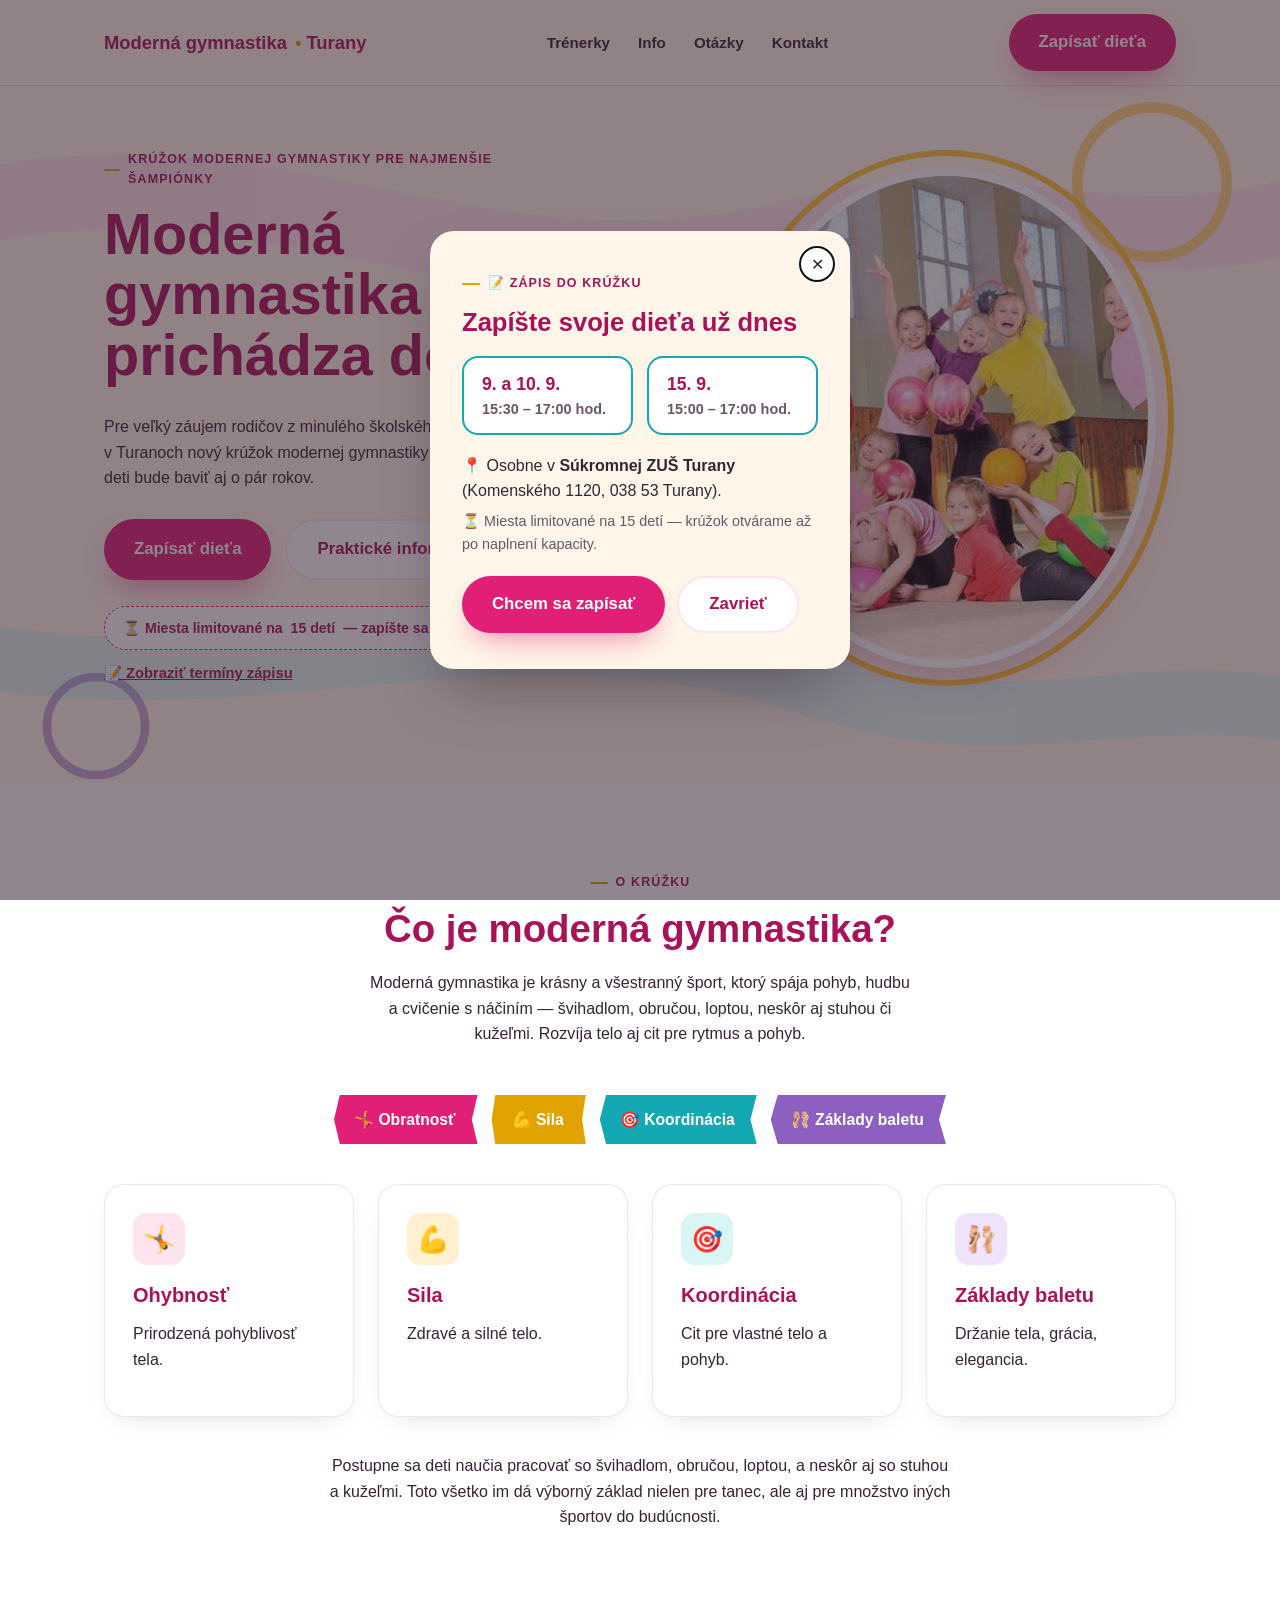
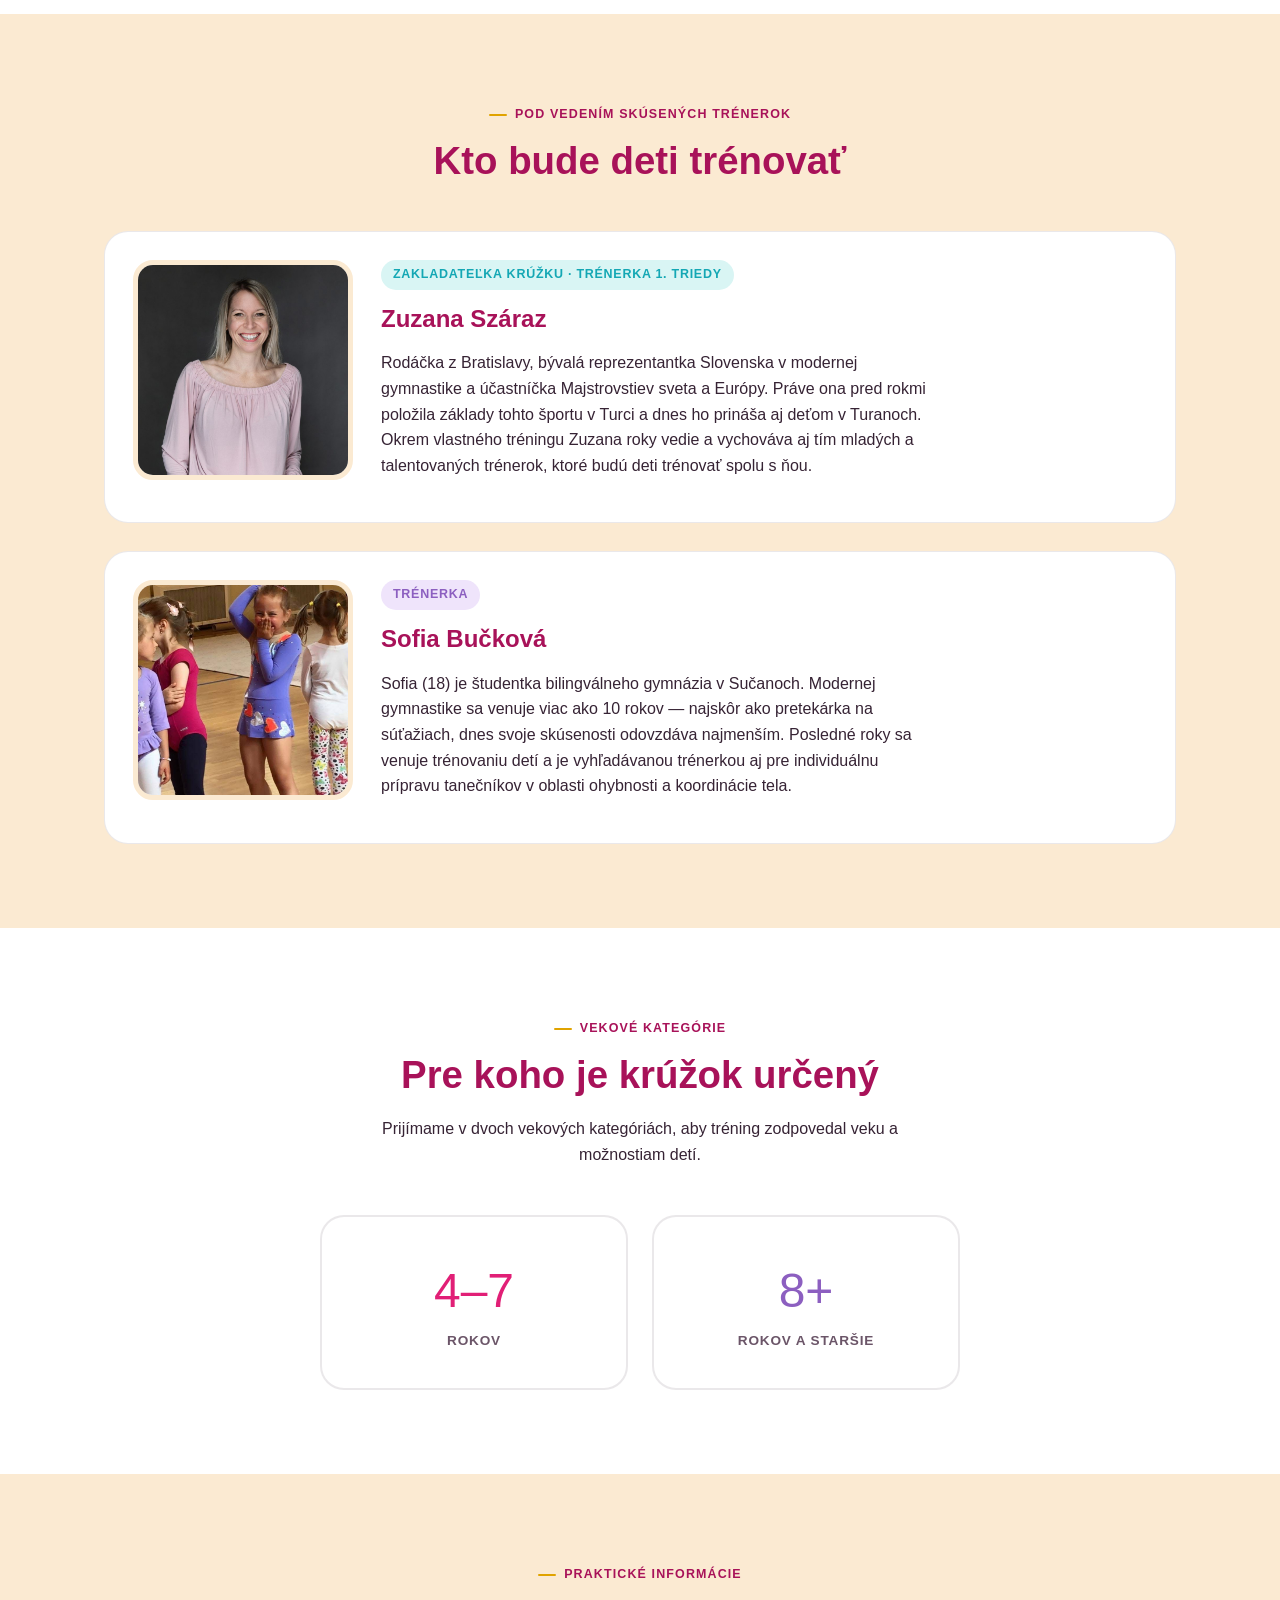
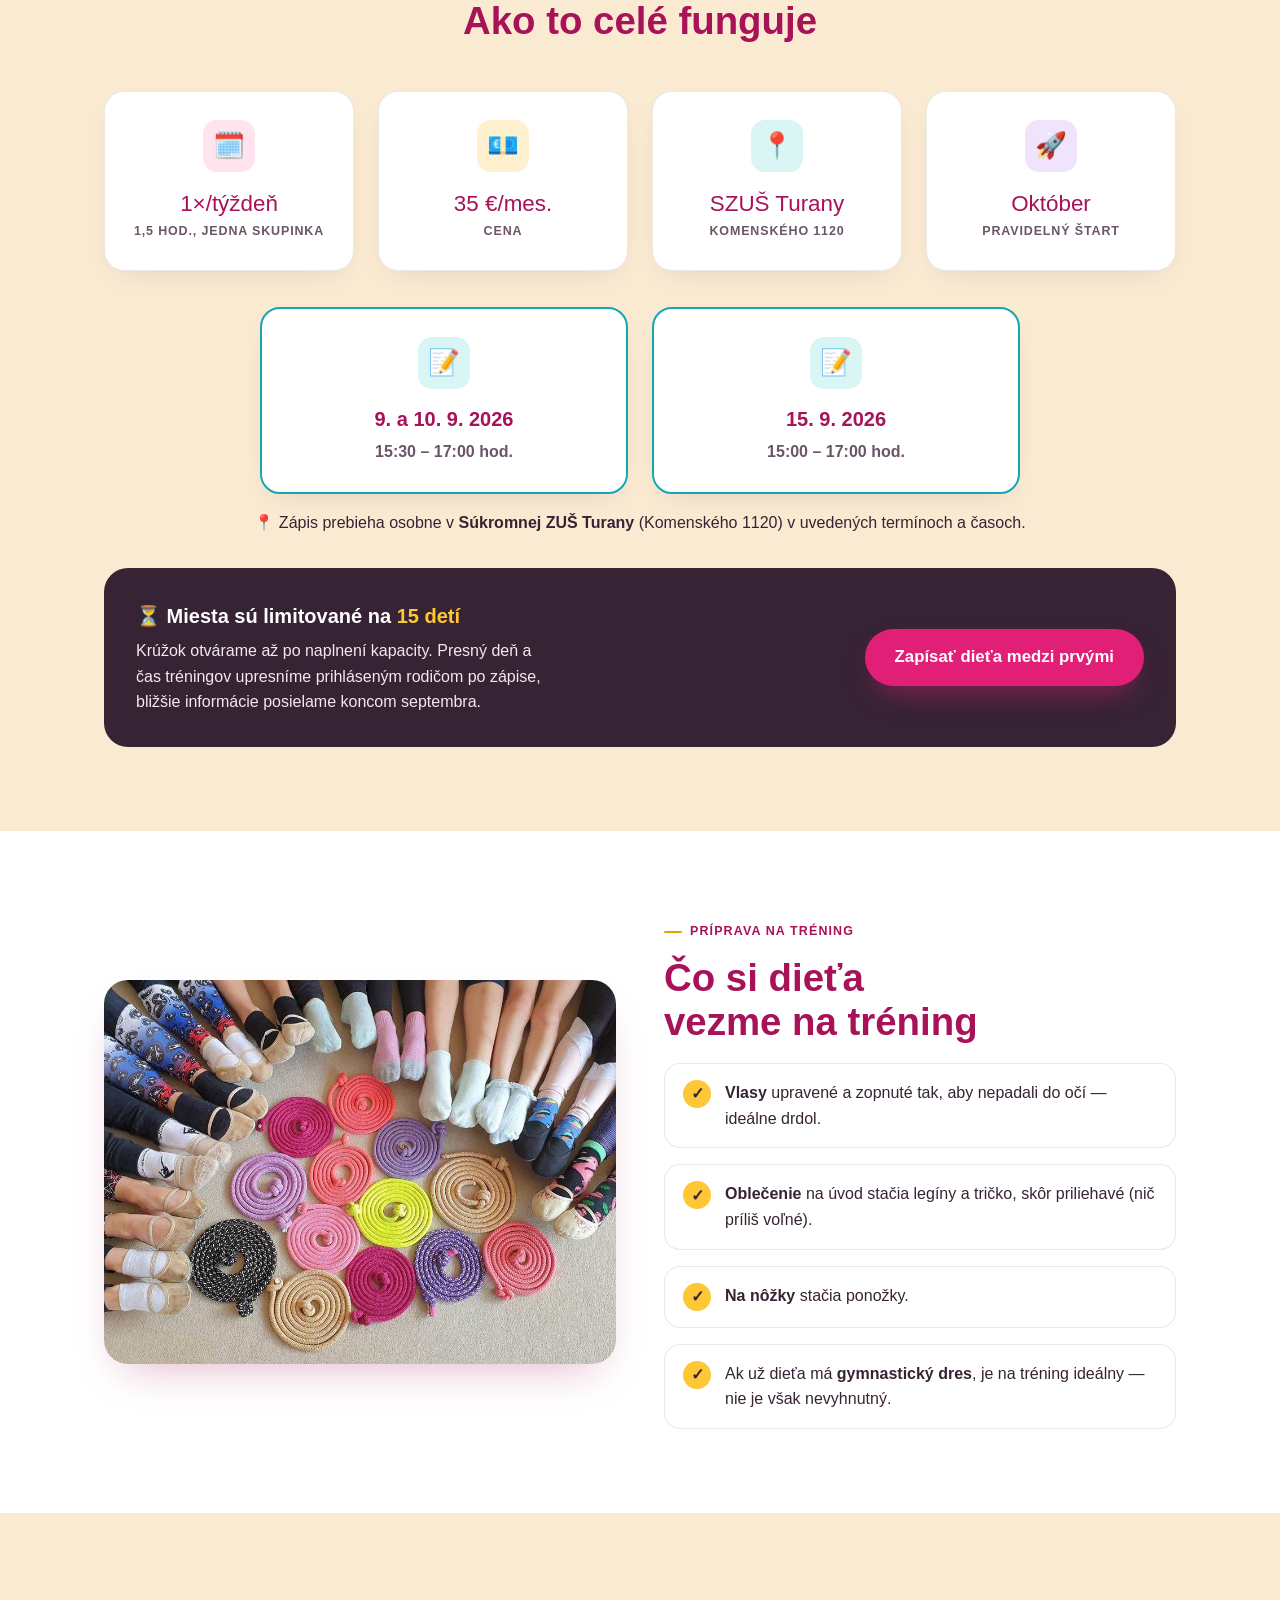
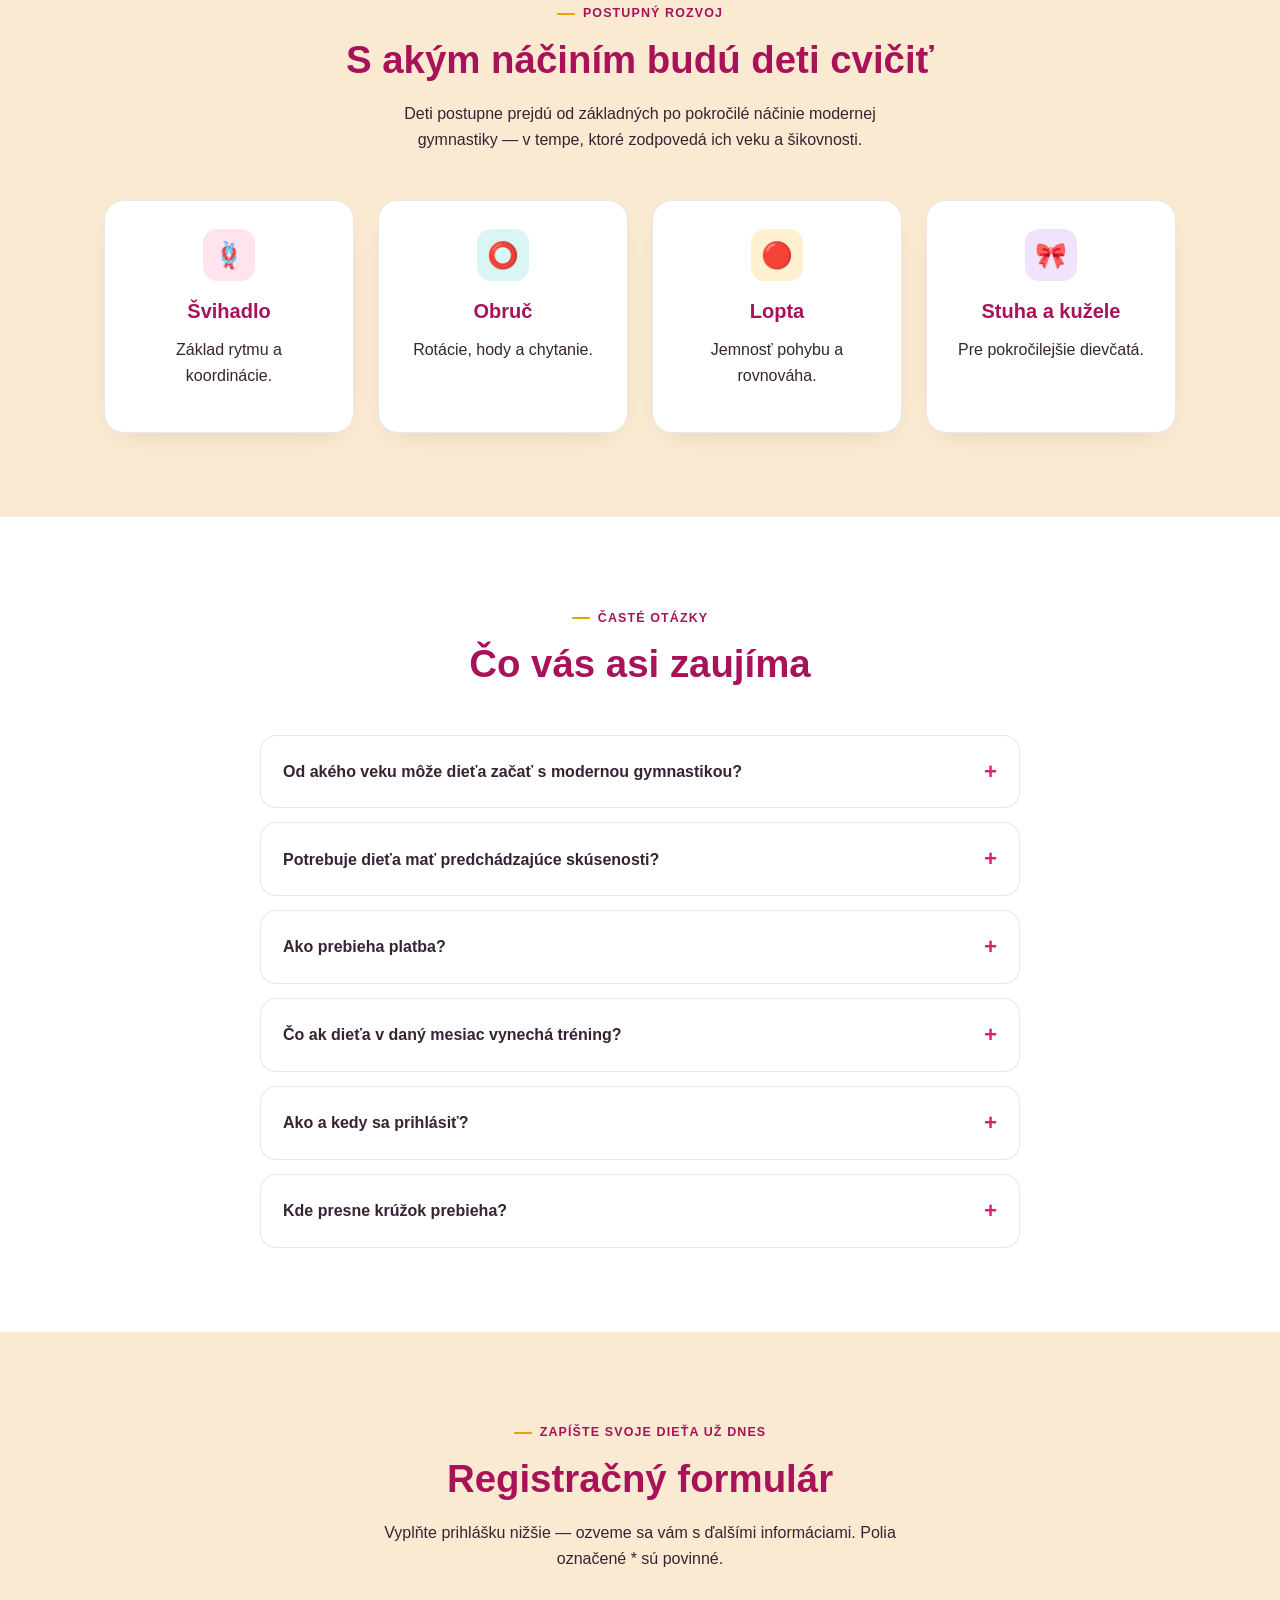
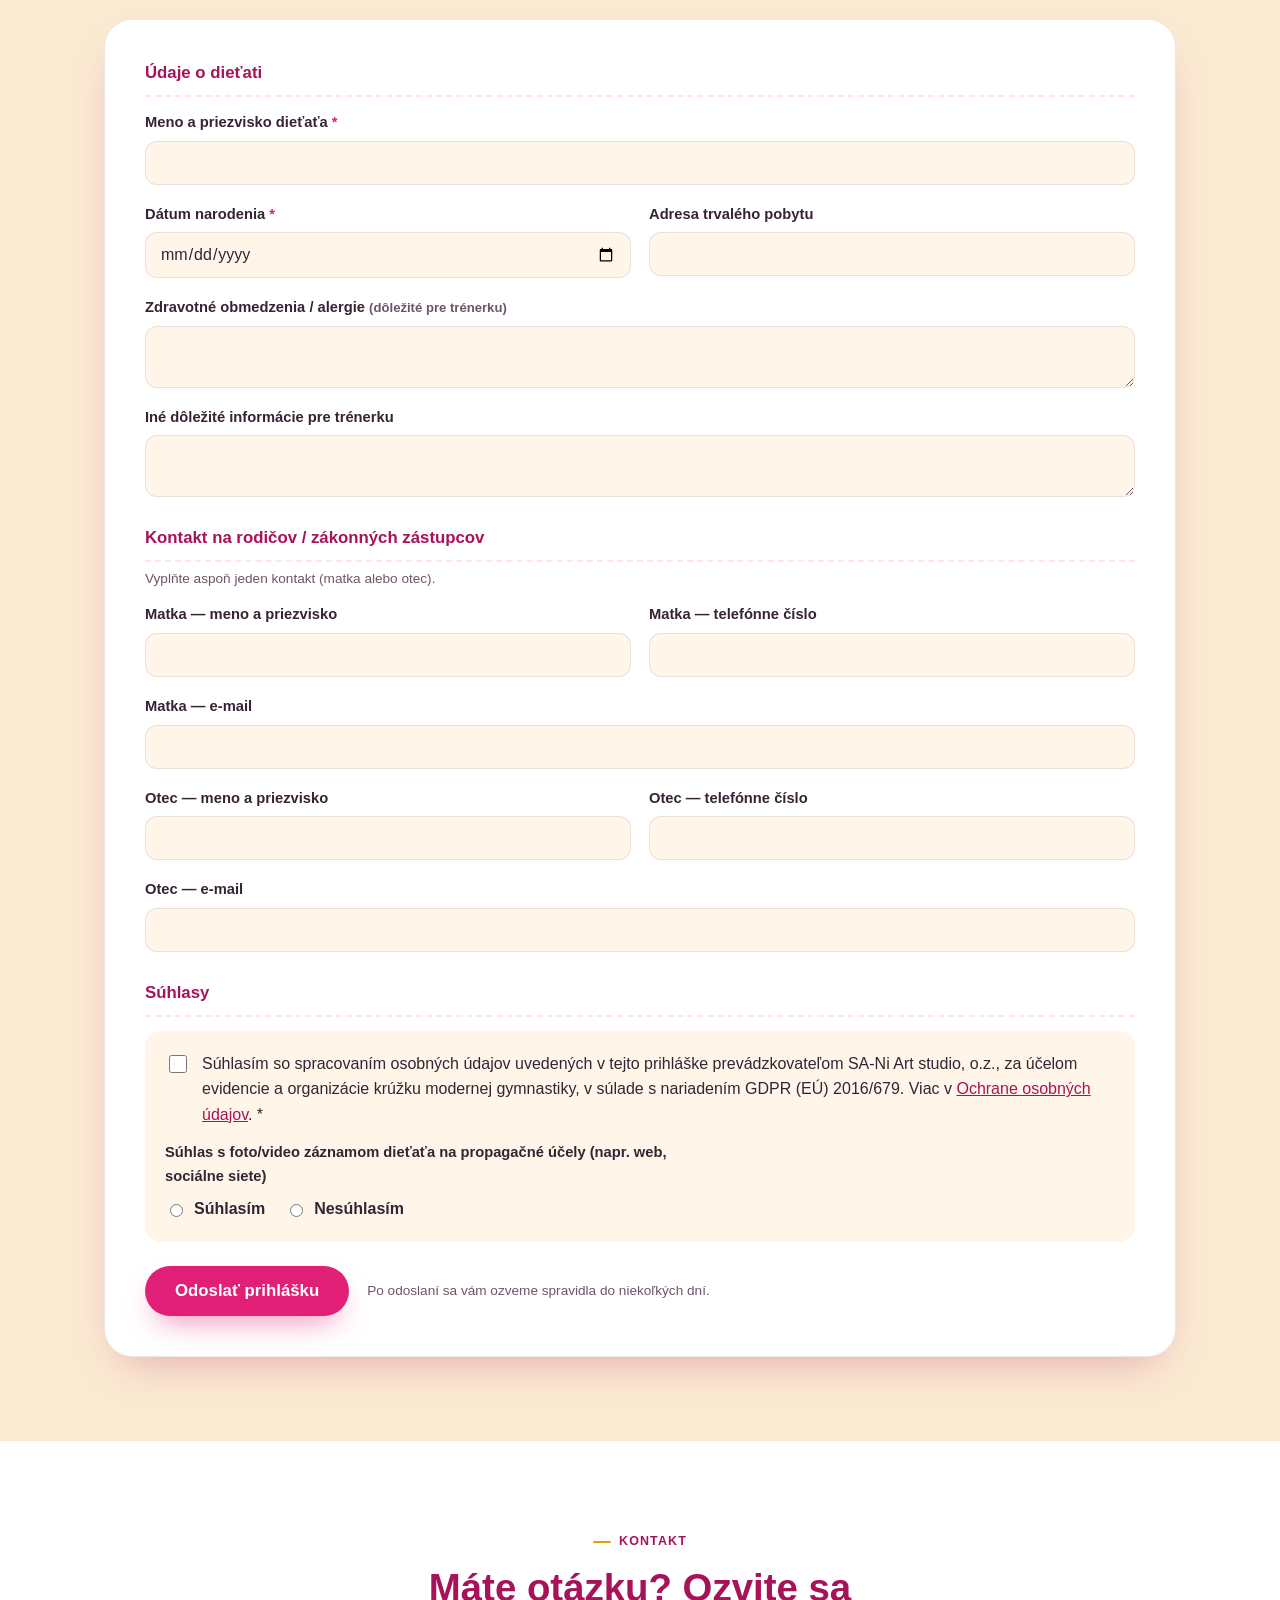
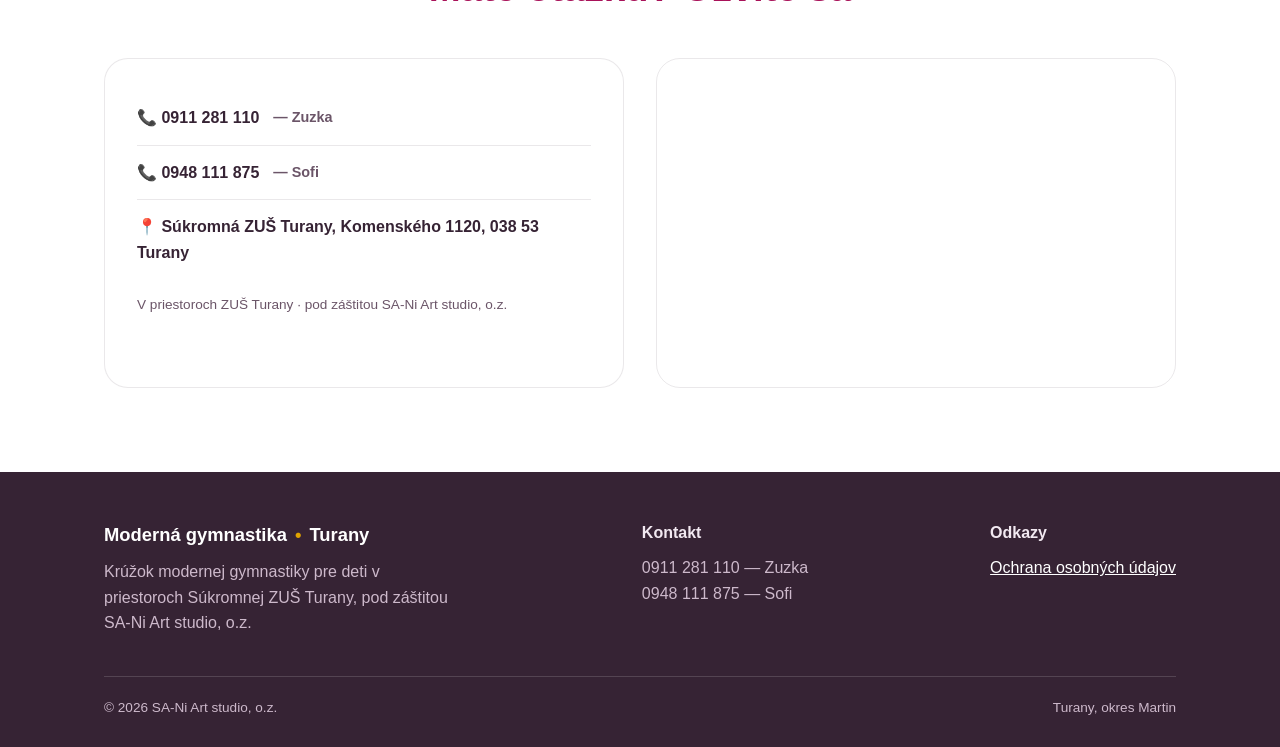
==== commit 01a2c0a8: "feat: fotky trénerok, dátumy zápisu s rokom, oprava roztiahnutej fotky - Zuzana Száraz má teraz svoj" ====
--- a/index.html
+++ b/index.html
@@ -225,7 +225,7 @@
       <div style="display:grid; gap:28px;">
         <div class="trainer-card">
           <div class="trainer-photo">
-            <img src="assets/image-kamaratky.jpg" alt="Deti v gymnastických dresoch počas tréningu modernej gymnastiky" width="720" height="960" loading="lazy">
+            <img src="assets/zuzana-szaraz.jpg" alt="Zuzana Száraz, zakladateľka krúžku a trénerka" width="800" height="800" loading="lazy">
           </div>
           <div>
             <span class="trainer-role">Zakladateľka krúžku · trénerka 1. triedy</span>
@@ -235,7 +235,9 @@
         </div>
 
         <div class="trainer-card alt">
-          <div class="trainer-photo avatar-violet">SB</div>
+          <div class="trainer-photo">
+            <img src="assets/image-kamaratky.jpg" alt="Deti v gymnastických dresoch počas tréningu modernej gymnastiky" width="720" height="960" loading="lazy">
+          </div>
           <div>
             <span class="trainer-role">Trénerka</span>
             <h3 style="font-size:1.5rem;">Sofia Bučková</h3>
@@ -300,16 +302,16 @@
       <div class="grid grid-2" style="max-width:760px; margin:36px auto 0;">
         <div class="card" style="text-align:center; border-color:var(--turquoise); border-width:2px;">
           <div class="icon" style="background:var(--turquoise-tint); margin:0 auto 14px;">📝</div>
-          <h3 style="margin-bottom:4px;">9. a 10. 9.</h3>
+          <h3 style="margin-bottom:4px;">9. a 10. 9. 2026</h3>
           <p style="margin-bottom:0; font-weight:700; color:var(--ink-soft);">15:30 – 17:00 hod.</p>
         </div>
         <div class="card" style="text-align:center; border-color:var(--turquoise); border-width:2px;">
           <div class="icon" style="background:var(--turquoise-tint); margin:0 auto 14px;">📝</div>
-          <h3 style="margin-bottom:4px;">15. 9.</h3>
+          <h3 style="margin-bottom:4px;">15. 9. 2026</h3>
           <p style="margin-bottom:0; font-weight:700; color:var(--ink-soft);">15:00 – 17:00 hod.</p>
         </div>
       </div>
-      <p style="text-align:center; margin-top:16px;">📍 Zápis prebieha osobne v <strong>Súkromnej ZUŠ Turany</strong> (Komenského 1120) v uvedených termínoch a časoch.</p>
+      <p style="text-align:center; margin-top:16px; max-width:none;">📍 Zápis prebieha osobne v <strong>Súkromnej ZUŠ Turany</strong> (Komenského 1120) v uvedených termínoch a časoch.</p>
 
       <div class="urgency" style="margin-top:32px;">
         <div>
--- a/css/style.css
+++ b/css/style.css
@@ -400,7 +400,8 @@
   align-items: center;
 }
 @media (max-width: 800px) { .gear-layout { grid-template-columns: 1fr; } }
-.gear-photo { border-radius: 24px; overflow: hidden; box-shadow: var(--shadow); }
+.gear-photo { border-radius: 24px; overflow: hidden; box-shadow: var(--shadow); aspect-ratio: 4/3; }
+.gear-photo img { width: 100%; height: 100%; object-fit: cover; }
 .gear-list { list-style: none; margin: 0; padding: 0; display: grid; gap: 16px; }
 .gear-list li {
   display: flex;
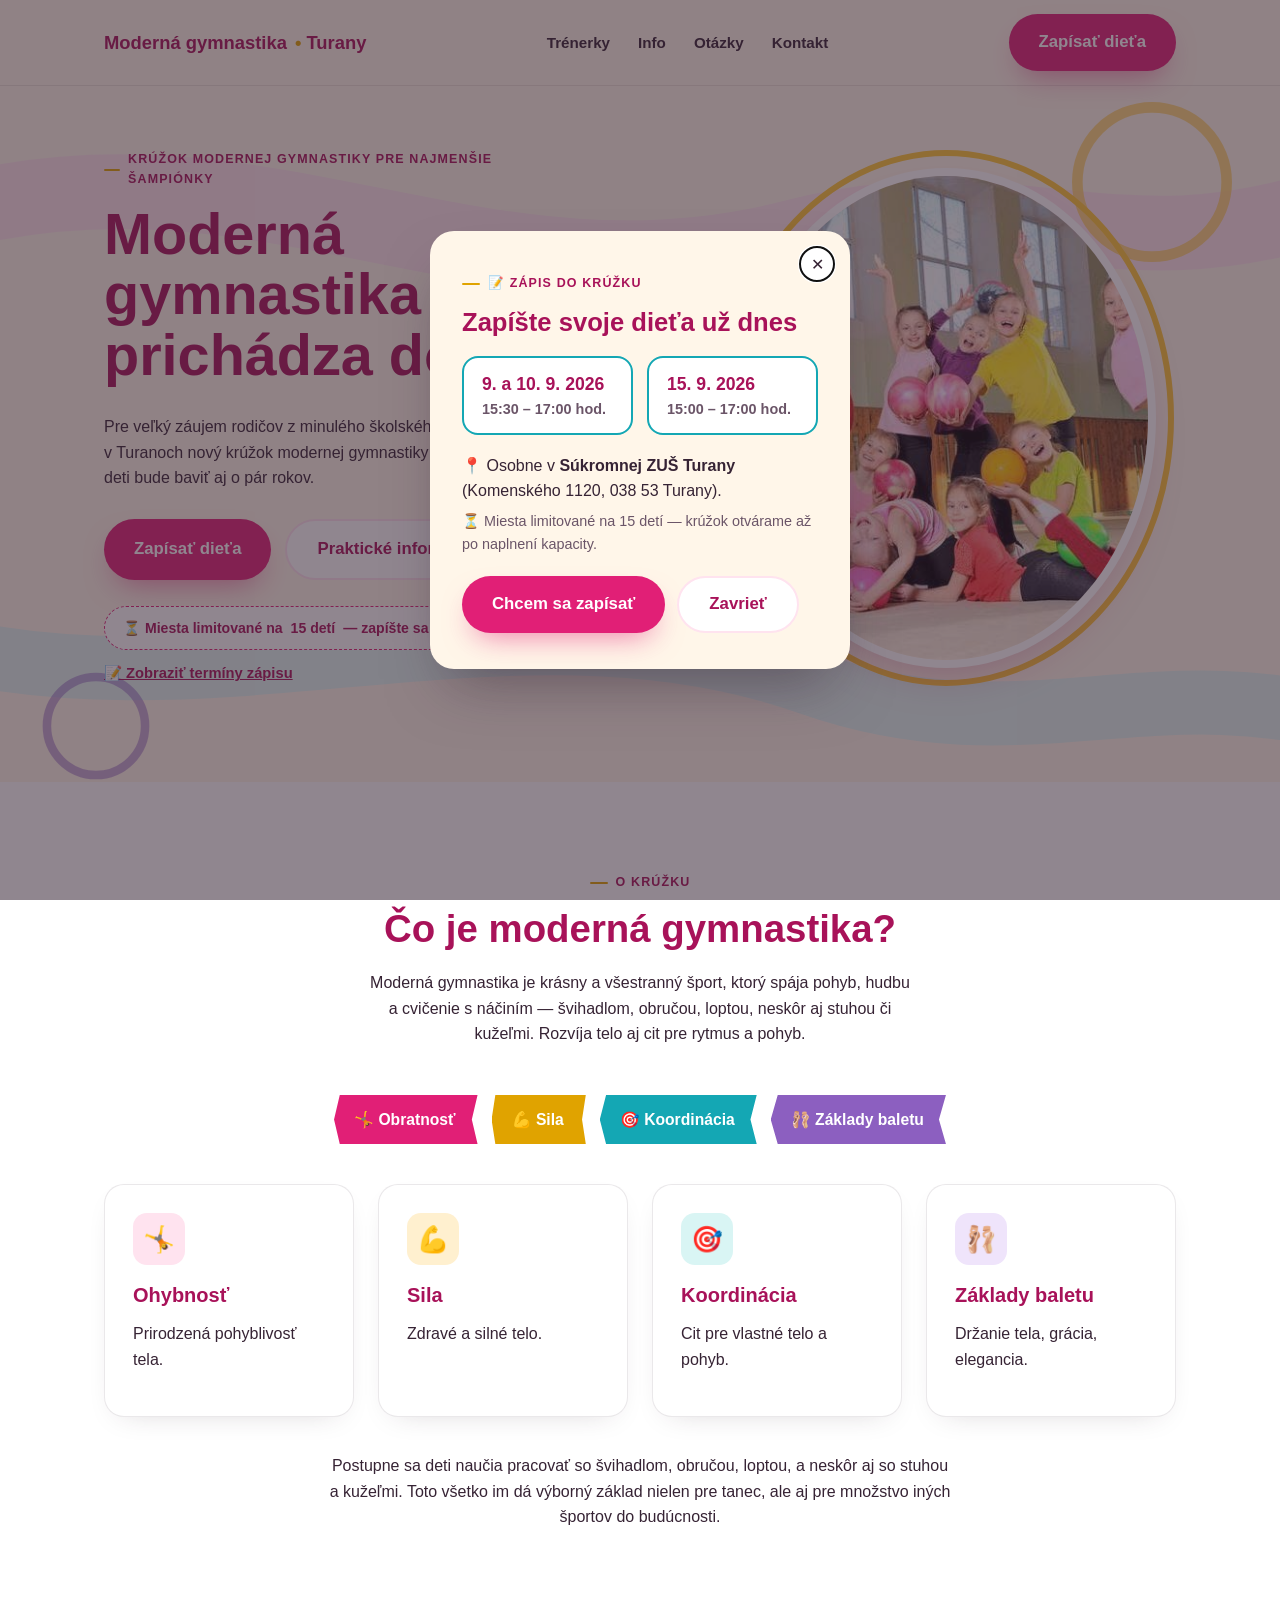
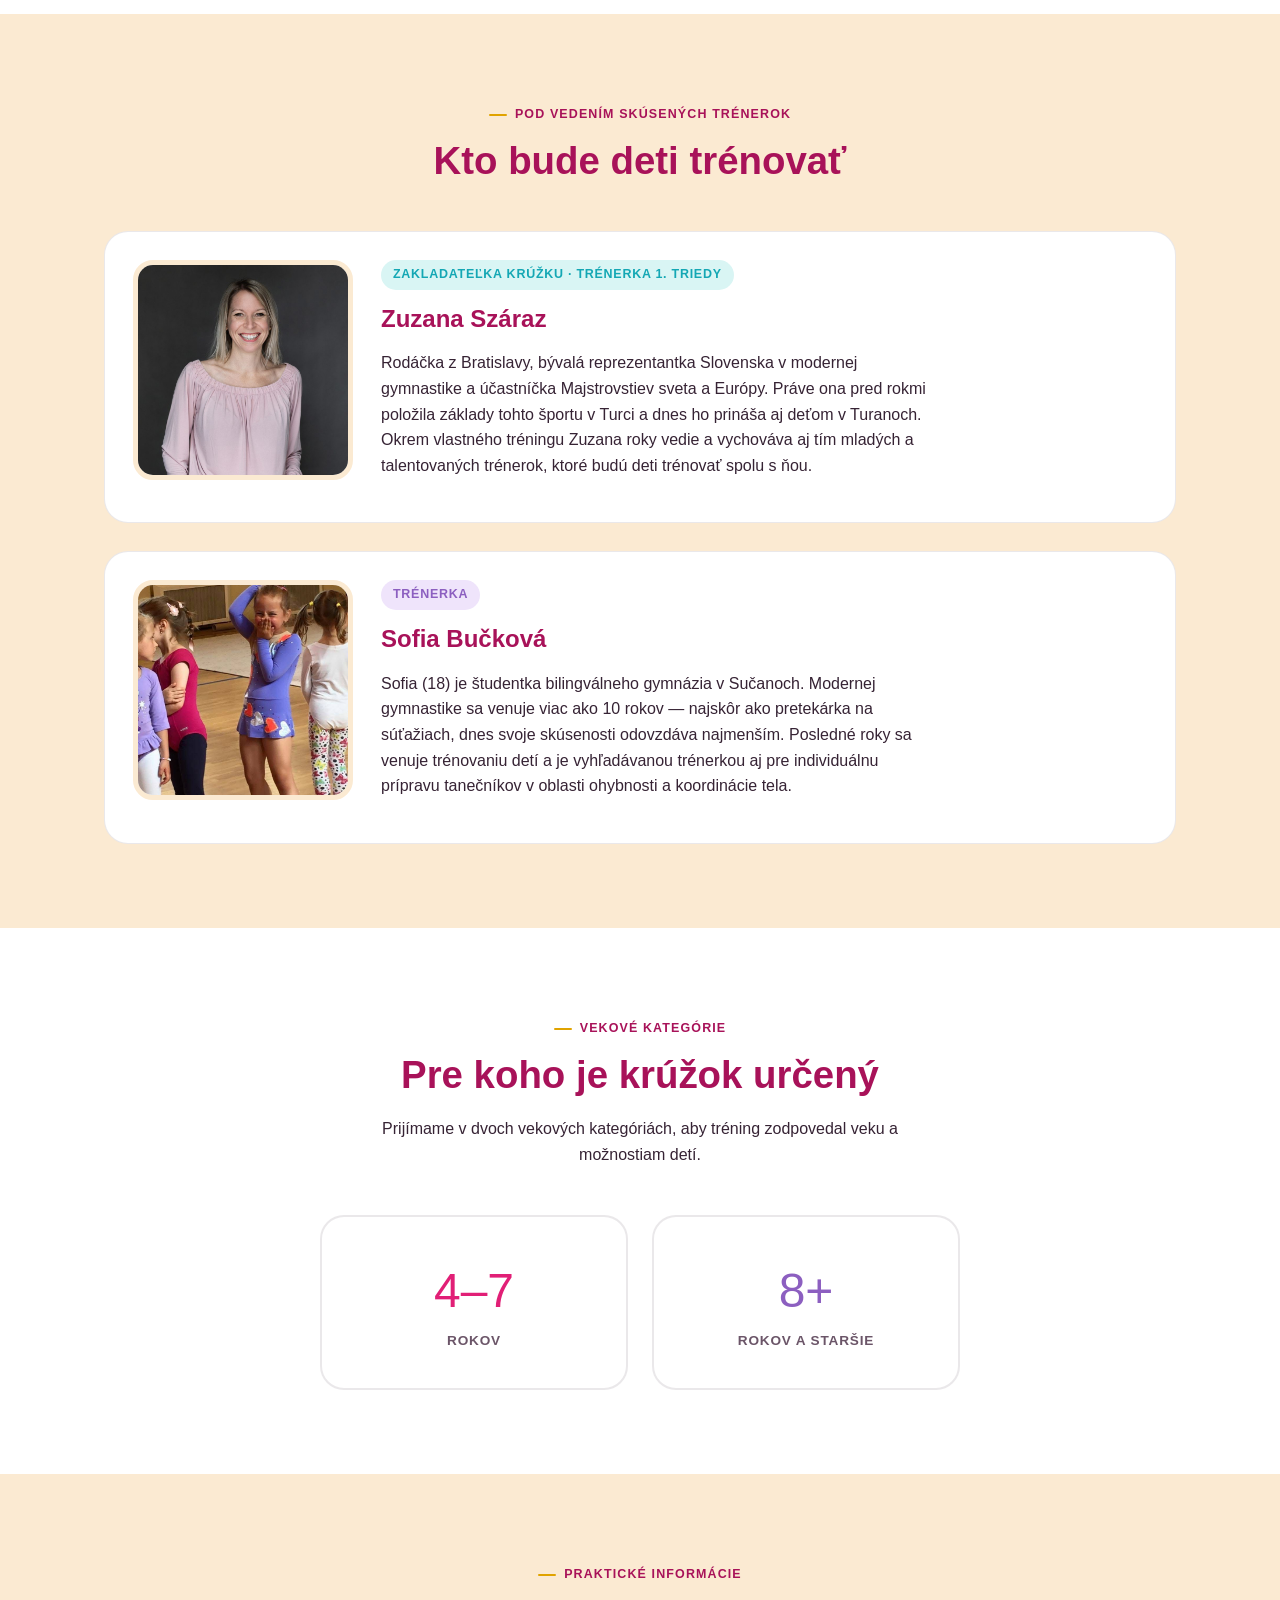
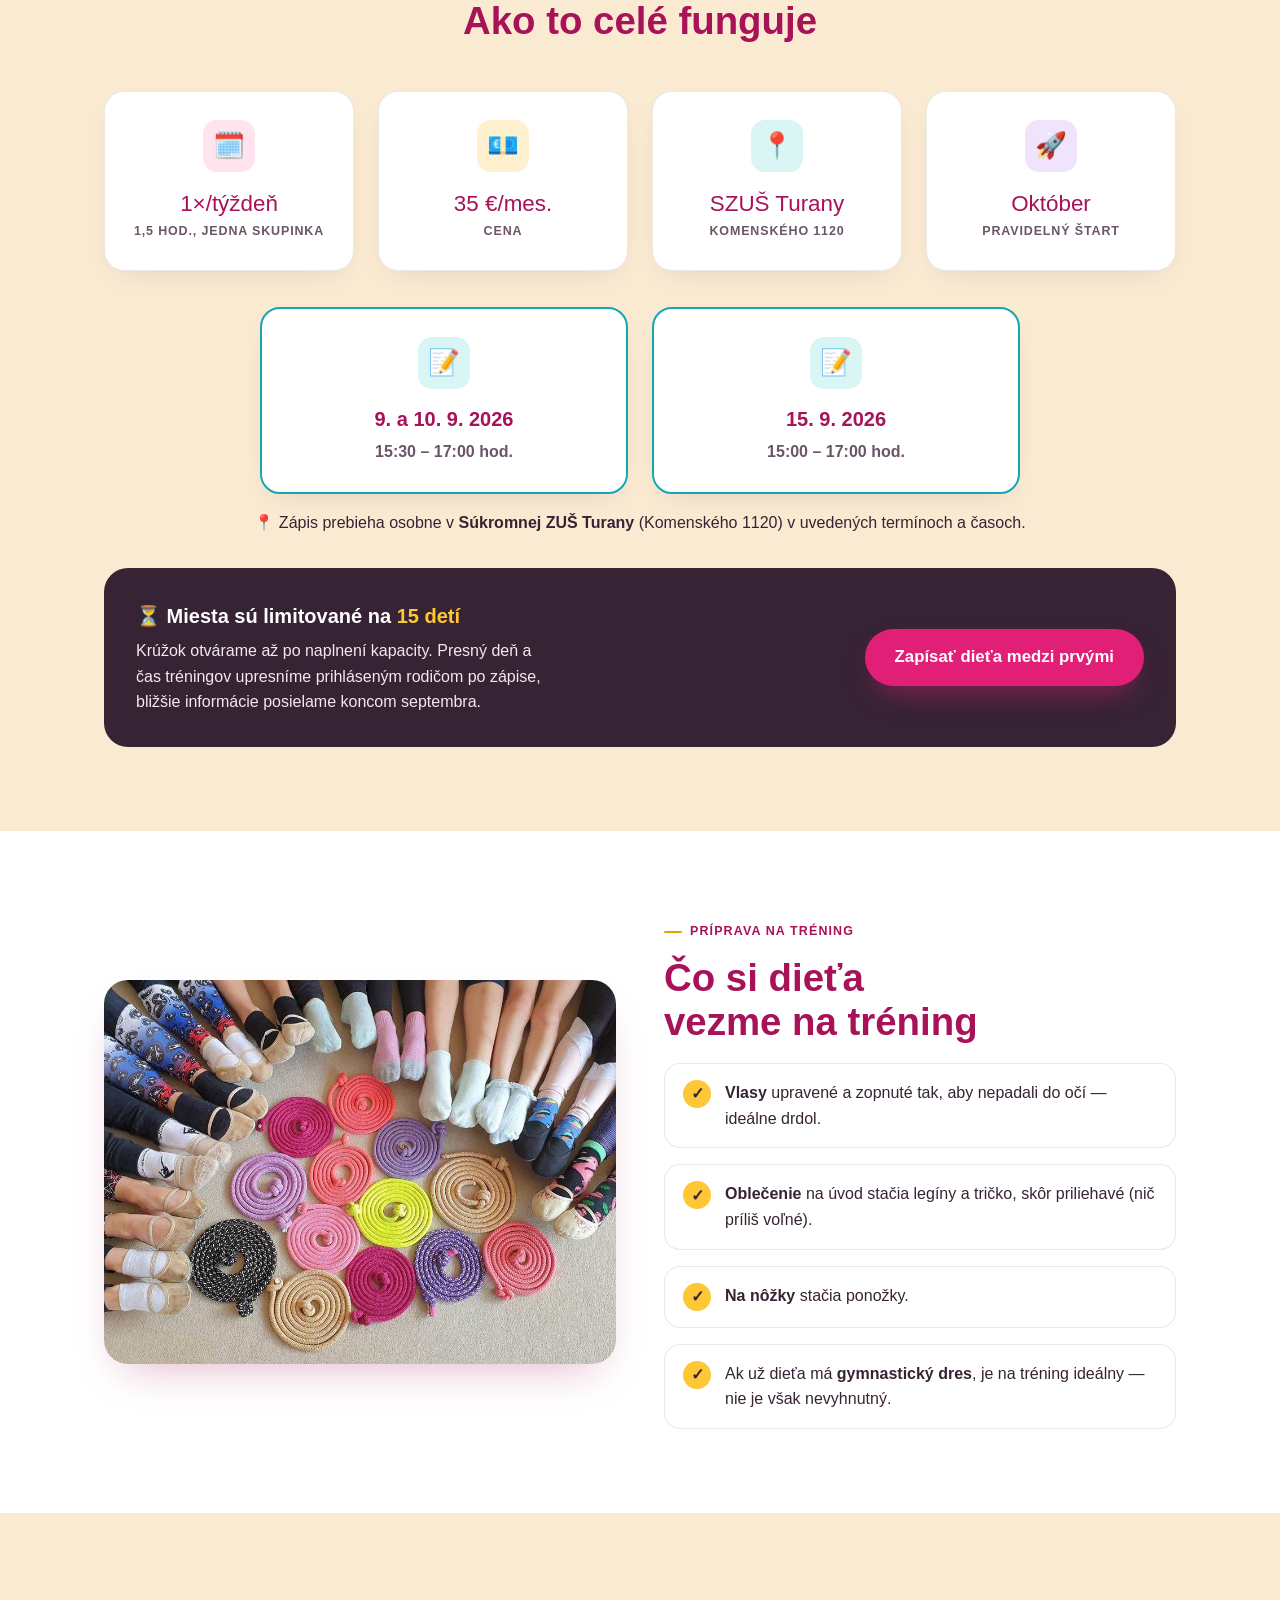
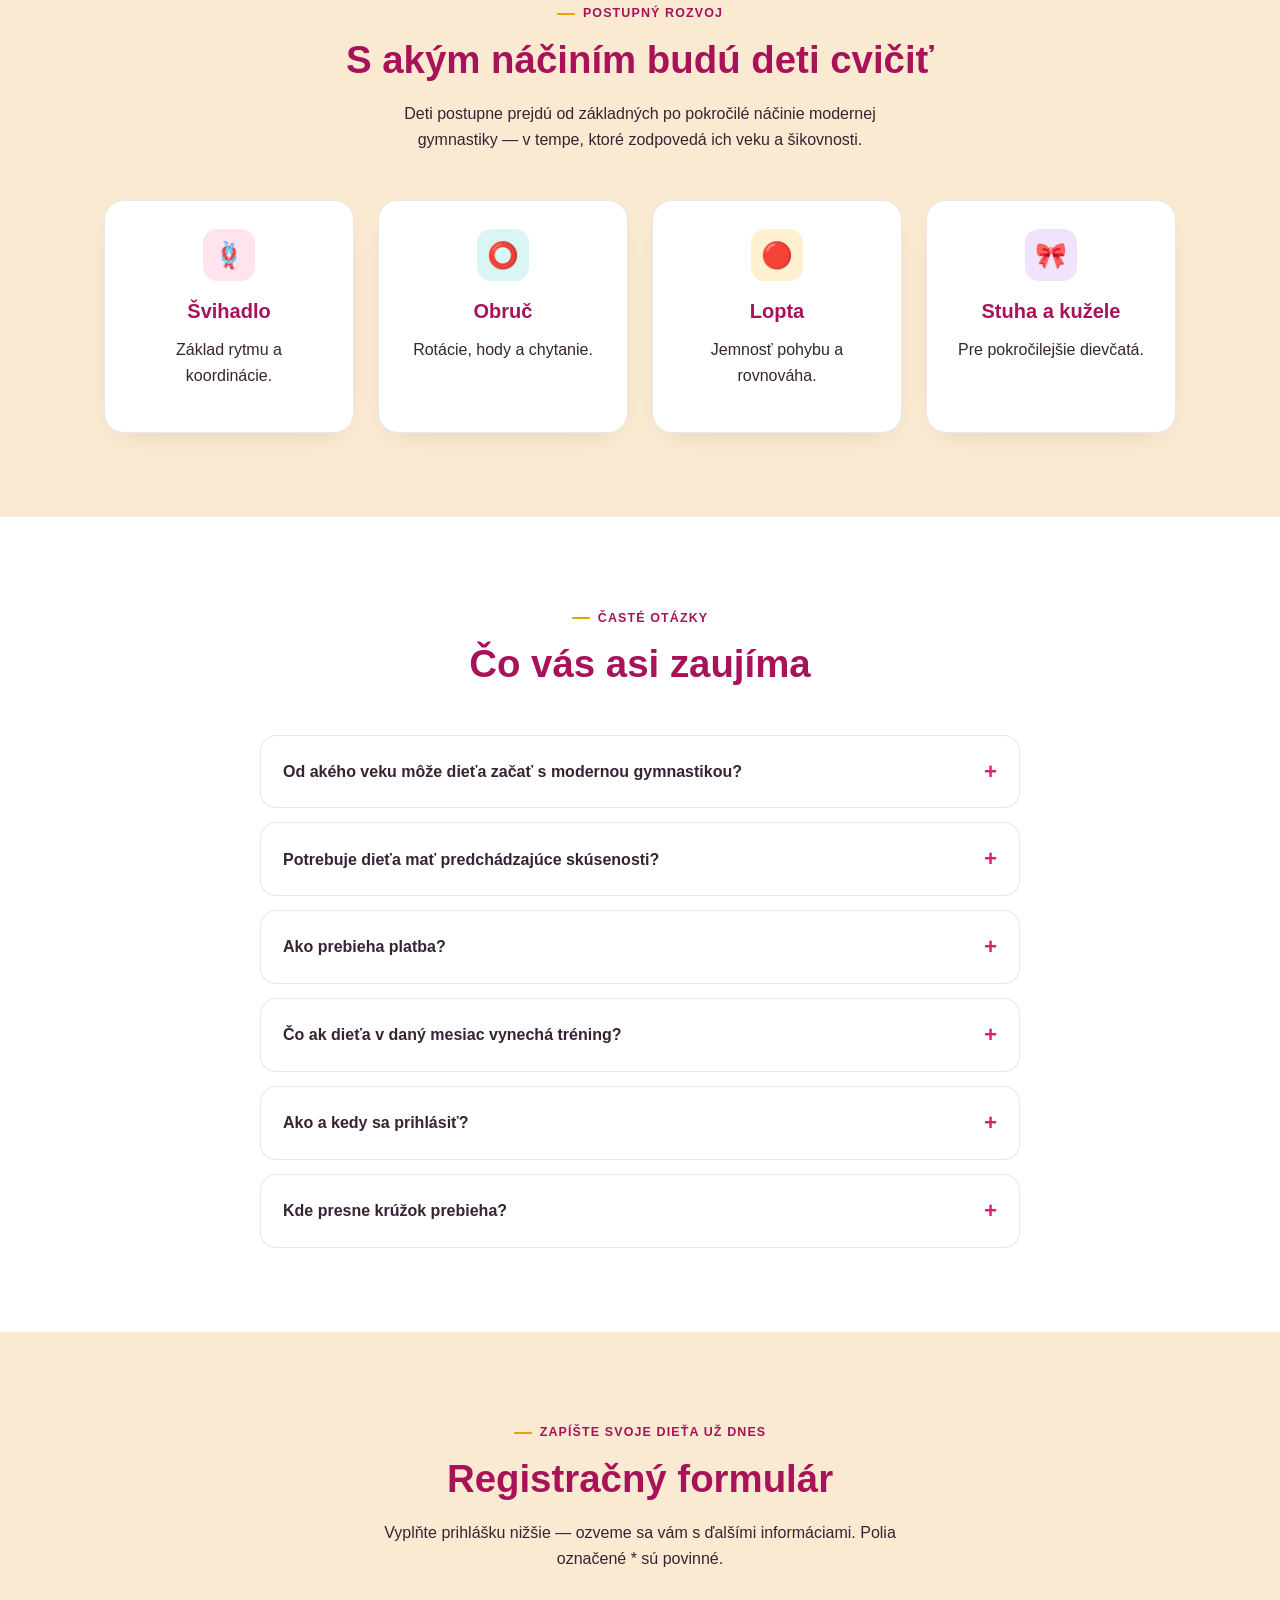
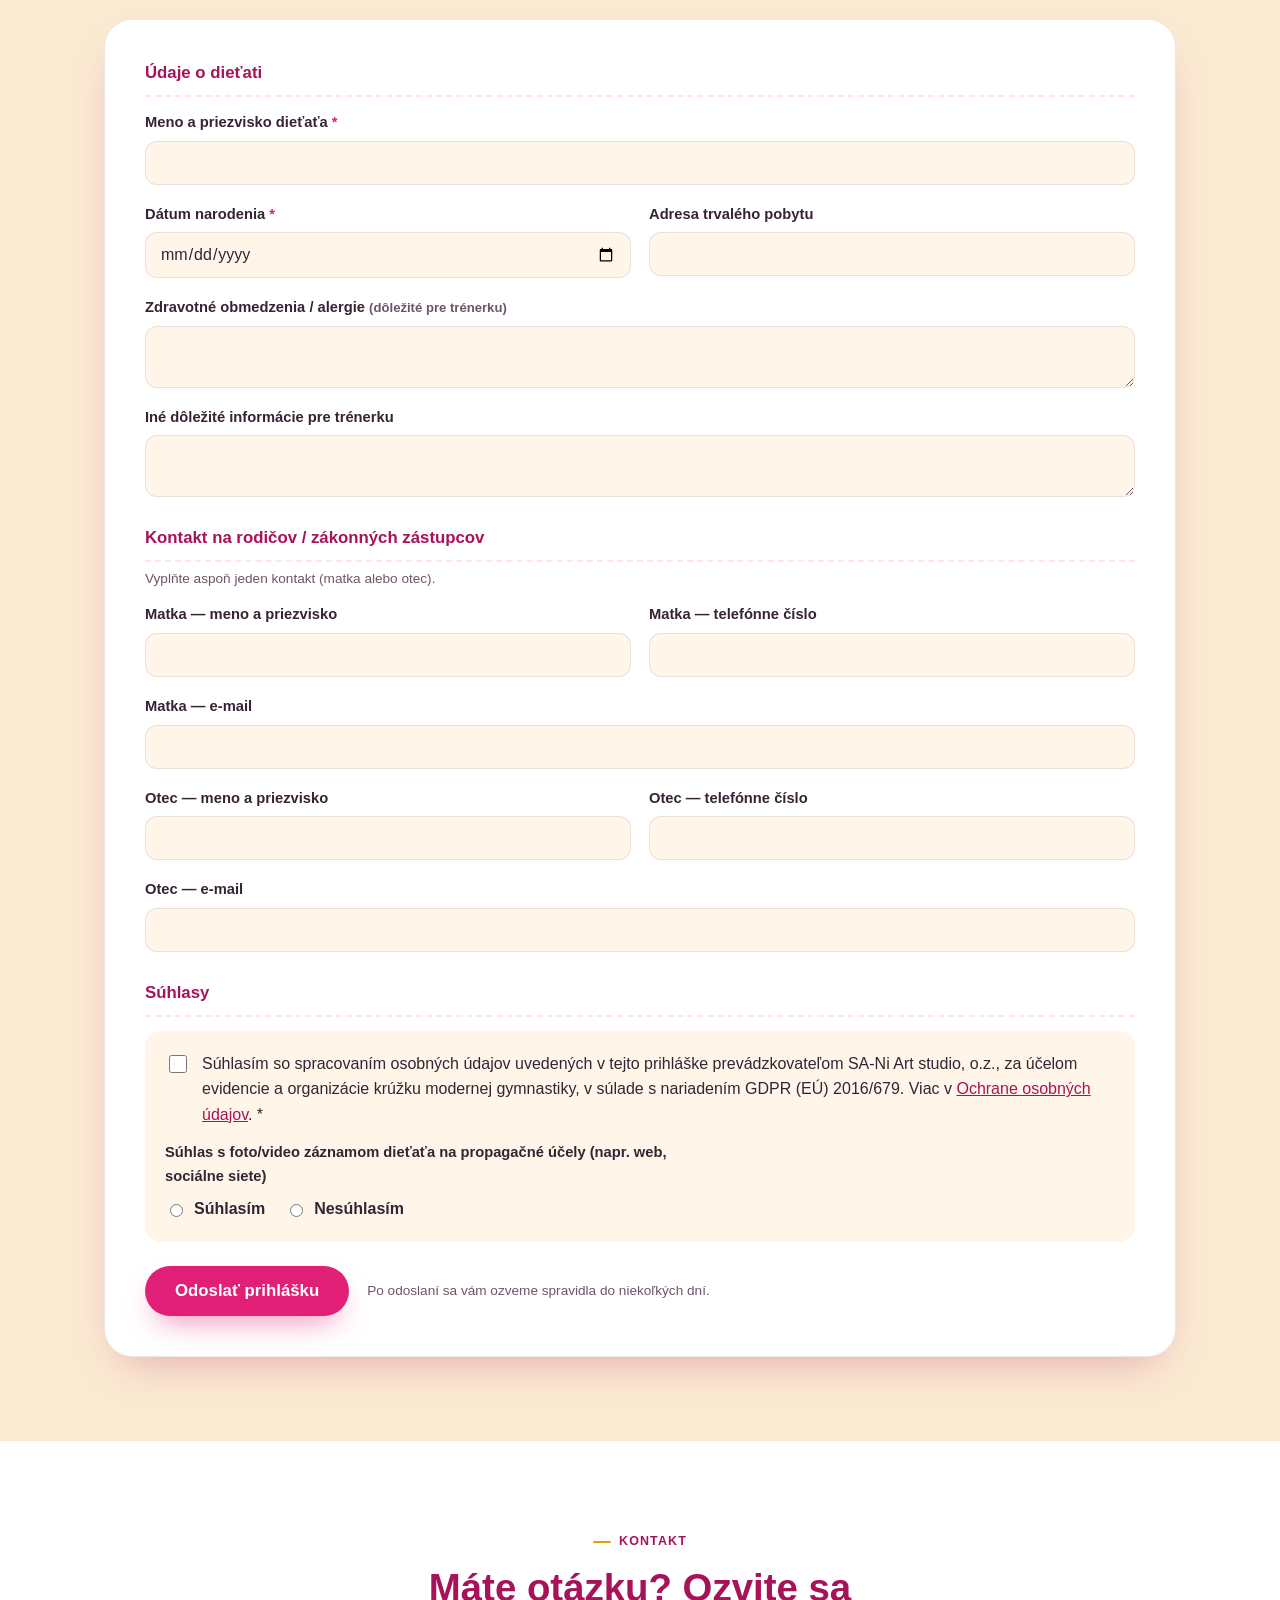
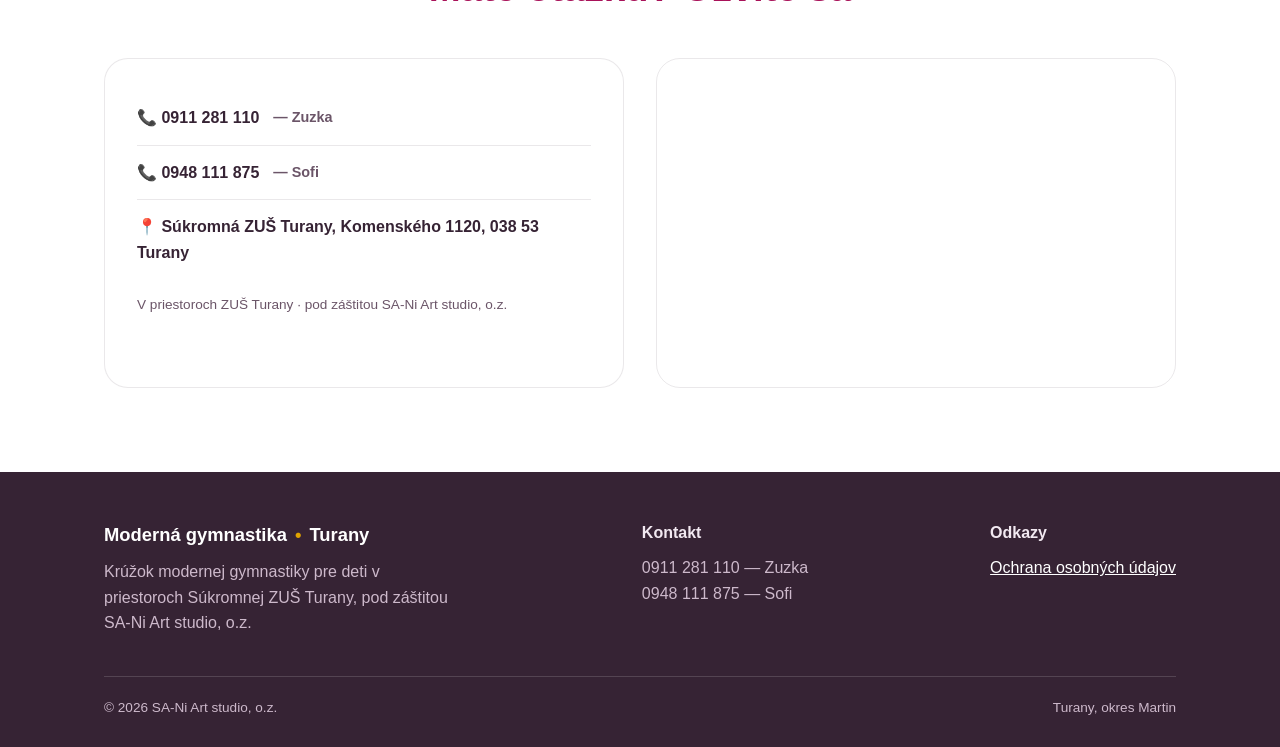
==== commit 50cd89fd: "fix: doplnenie roku 2026 k dátumom zápisu vo FAQ a v pop-up okne Nadväzuje na predchádzajúcu úpravu " ====
--- a/index.html
+++ b/index.html
@@ -107,7 +107,7 @@
         {
           "@type": "Question",
           "name": "Ako a kedy sa prihlásiť?",
-          "acceptedAnswer": { "@type": "Answer", "text": "Zápis prebieha osobne v Súkromnej ZUŠ Turany 9. a 10. 9. od 15:30 do 17:00 a 15. 9. od 15:00 do 17:00. Vyplniť môžete aj prihlášku na webe, alebo nás kontaktovať telefonicky." }
+          "acceptedAnswer": { "@type": "Answer", "text": "Zápis prebieha osobne v Súkromnej ZUŠ Turany 9. a 10. 9. 2026 od 15:30 do 17:00 a 15. 9. 2026 od 15:00 do 17:00. Vyplniť môžete aj prihlášku na webe, alebo nás kontaktovať telefonicky." }
         },
         {
           "@type": "Question",
@@ -403,7 +403,7 @@
         </details>
         <details class="faq-item">
           <summary>Ako a kedy sa prihlásiť?</summary>
-          <p class="faq-a">Zápis prebieha osobne v Súkromnej ZUŠ Turany 9. a 10. 9. od 15:30 do 17:00 a 15. 9. od 15:00 do 17:00. Vyplniť môžete aj prihlášku nižšie na stránke, alebo nás jednoducho kontaktujte telefonicky.</p>
+          <p class="faq-a">Zápis prebieha osobne v Súkromnej ZUŠ Turany 9. a 10. 9. 2026 od 15:30 do 17:00 a 15. 9. 2026 od 15:00 do 17:00. Vyplniť môžete aj prihlášku nižšie na stránke, alebo nás jednoducho kontaktujte telefonicky.</p>
         </details>
         <details class="faq-item">
           <summary>Kde presne krúžok prebieha?</summary>
@@ -564,11 +564,11 @@
     <h2 id="zapis-modal-title" style="font-size:1.6rem;">Zapíšte svoje dieťa už dnes</h2>
     <div class="modal-dates">
       <div>
-        <div class="modal-date-day">9. a 10. 9.</div>
+        <div class="modal-date-day">9. a 10. 9. 2026</div>
         <div class="modal-date-time">15:30 – 17:00 hod.</div>
       </div>
       <div>
-        <div class="modal-date-day">15. 9.</div>
+        <div class="modal-date-day">15. 9. 2026</div>
         <div class="modal-date-time">15:00 – 17:00 hod.</div>
       </div>
     </div>
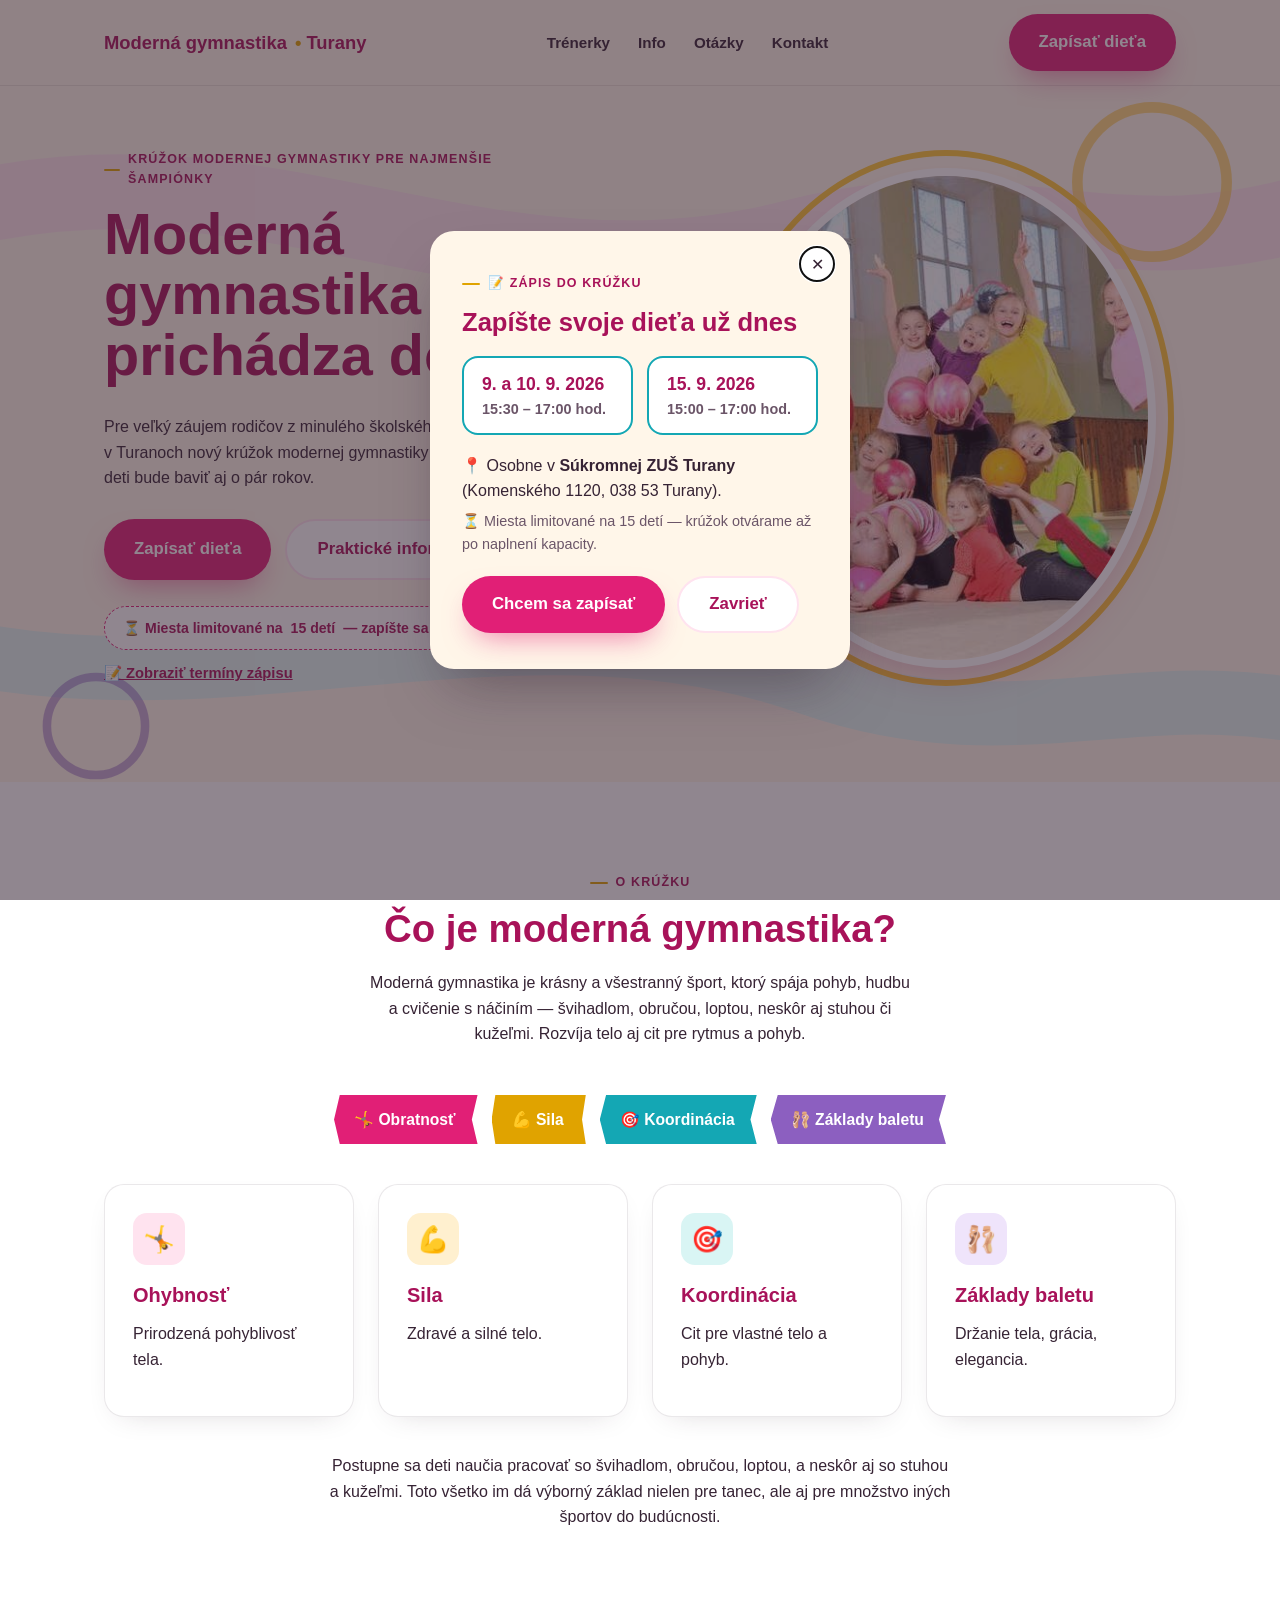
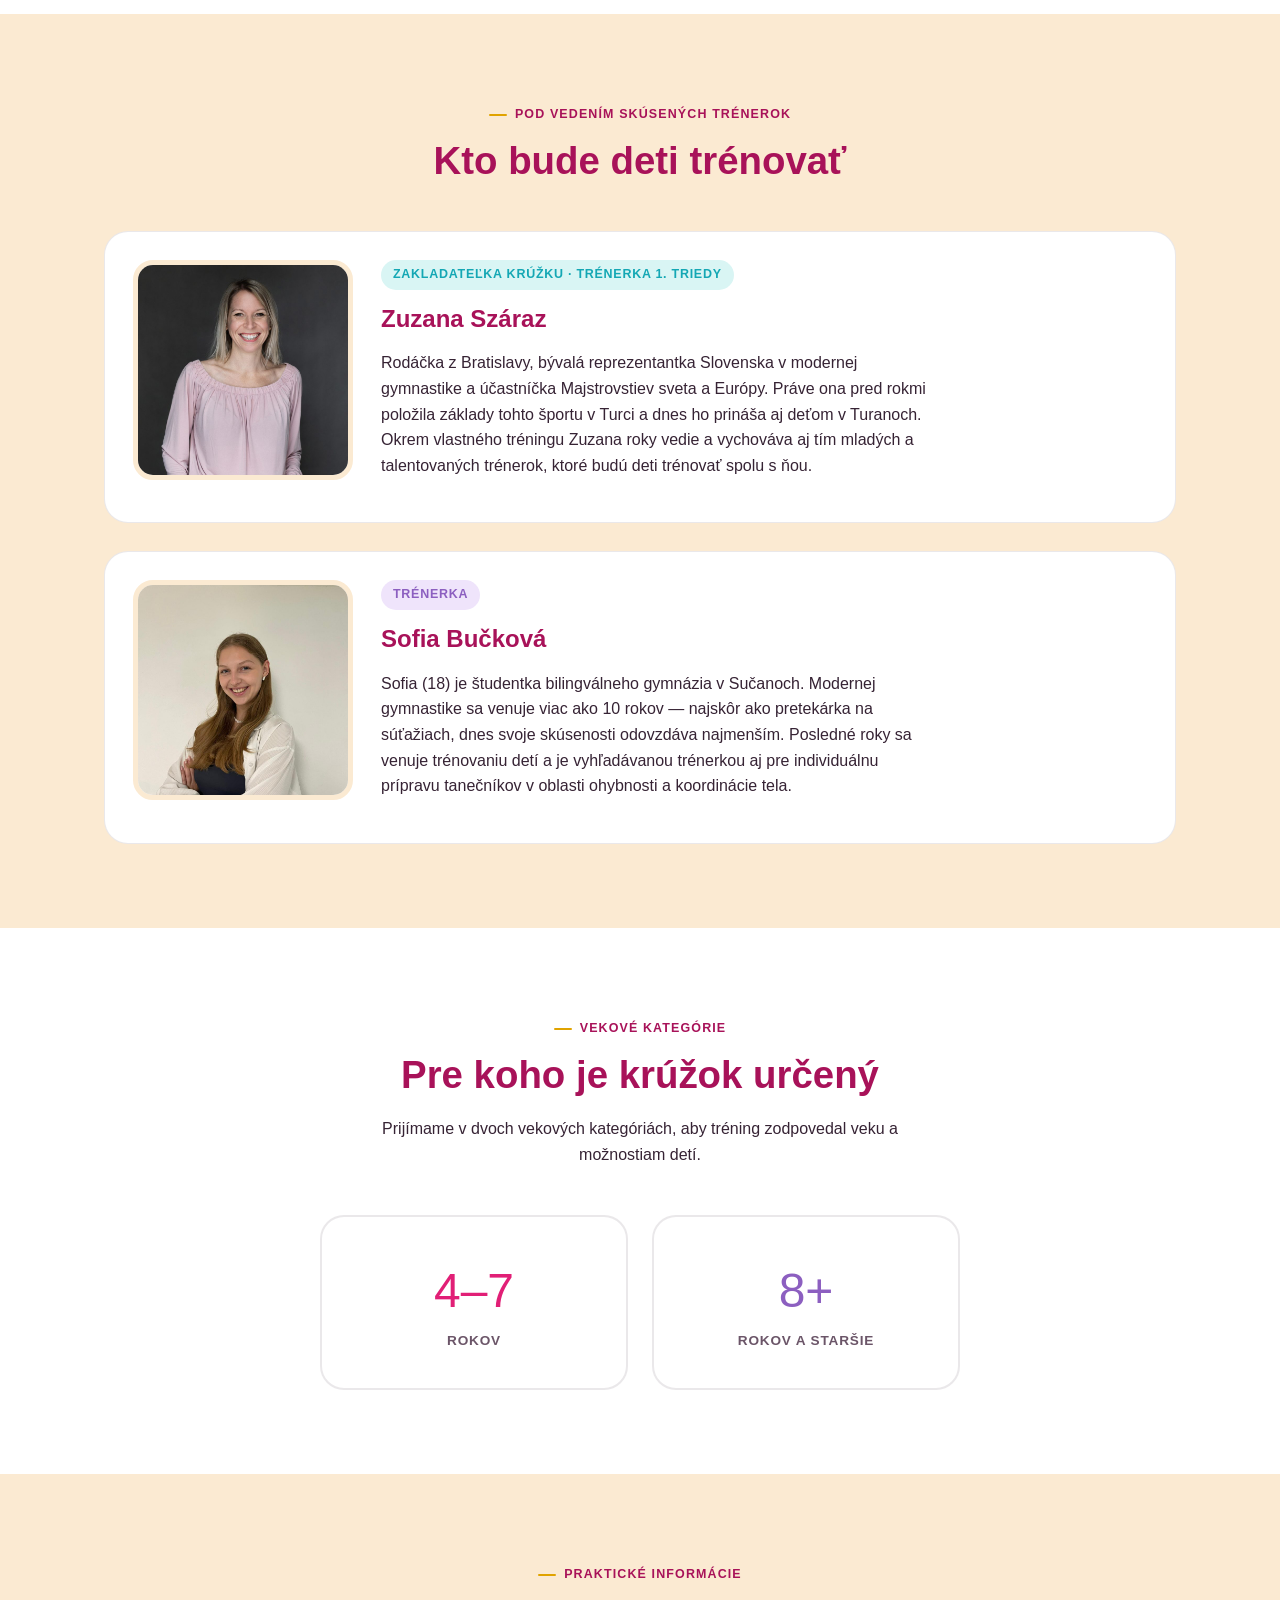
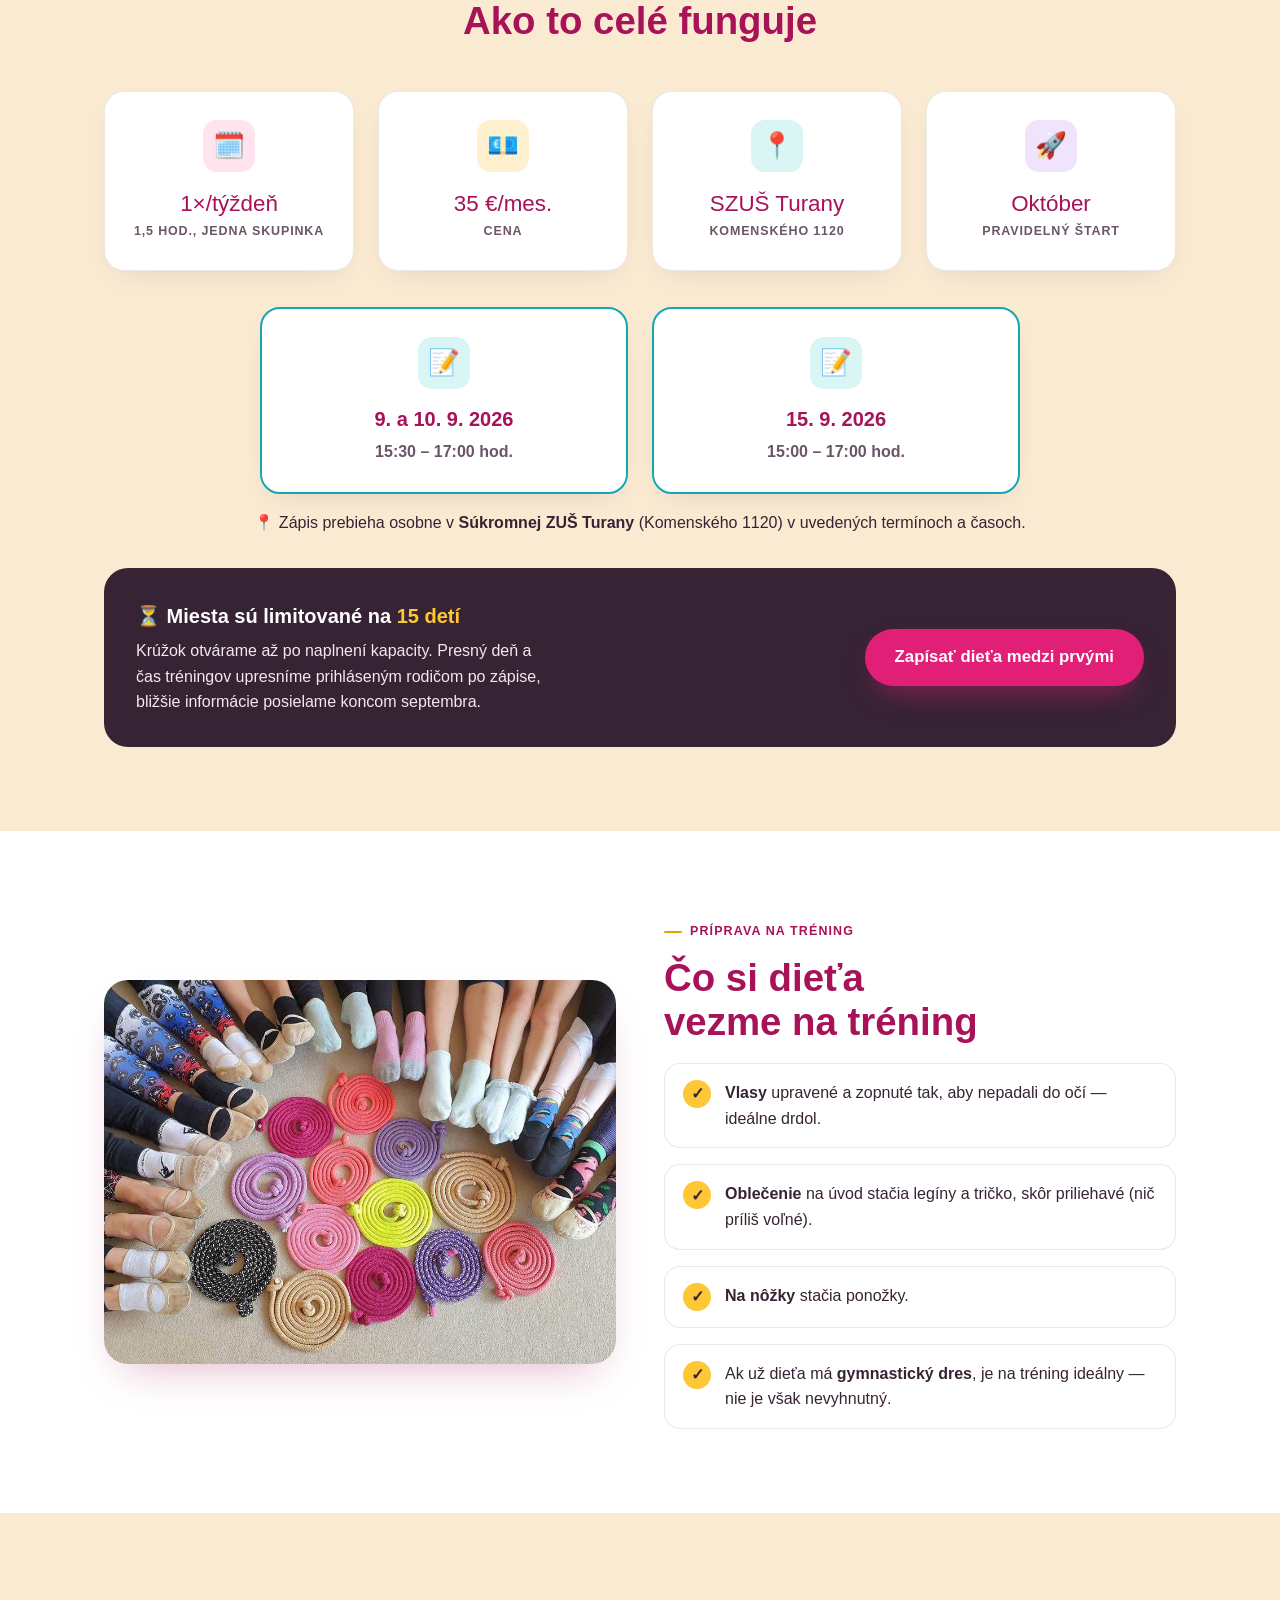
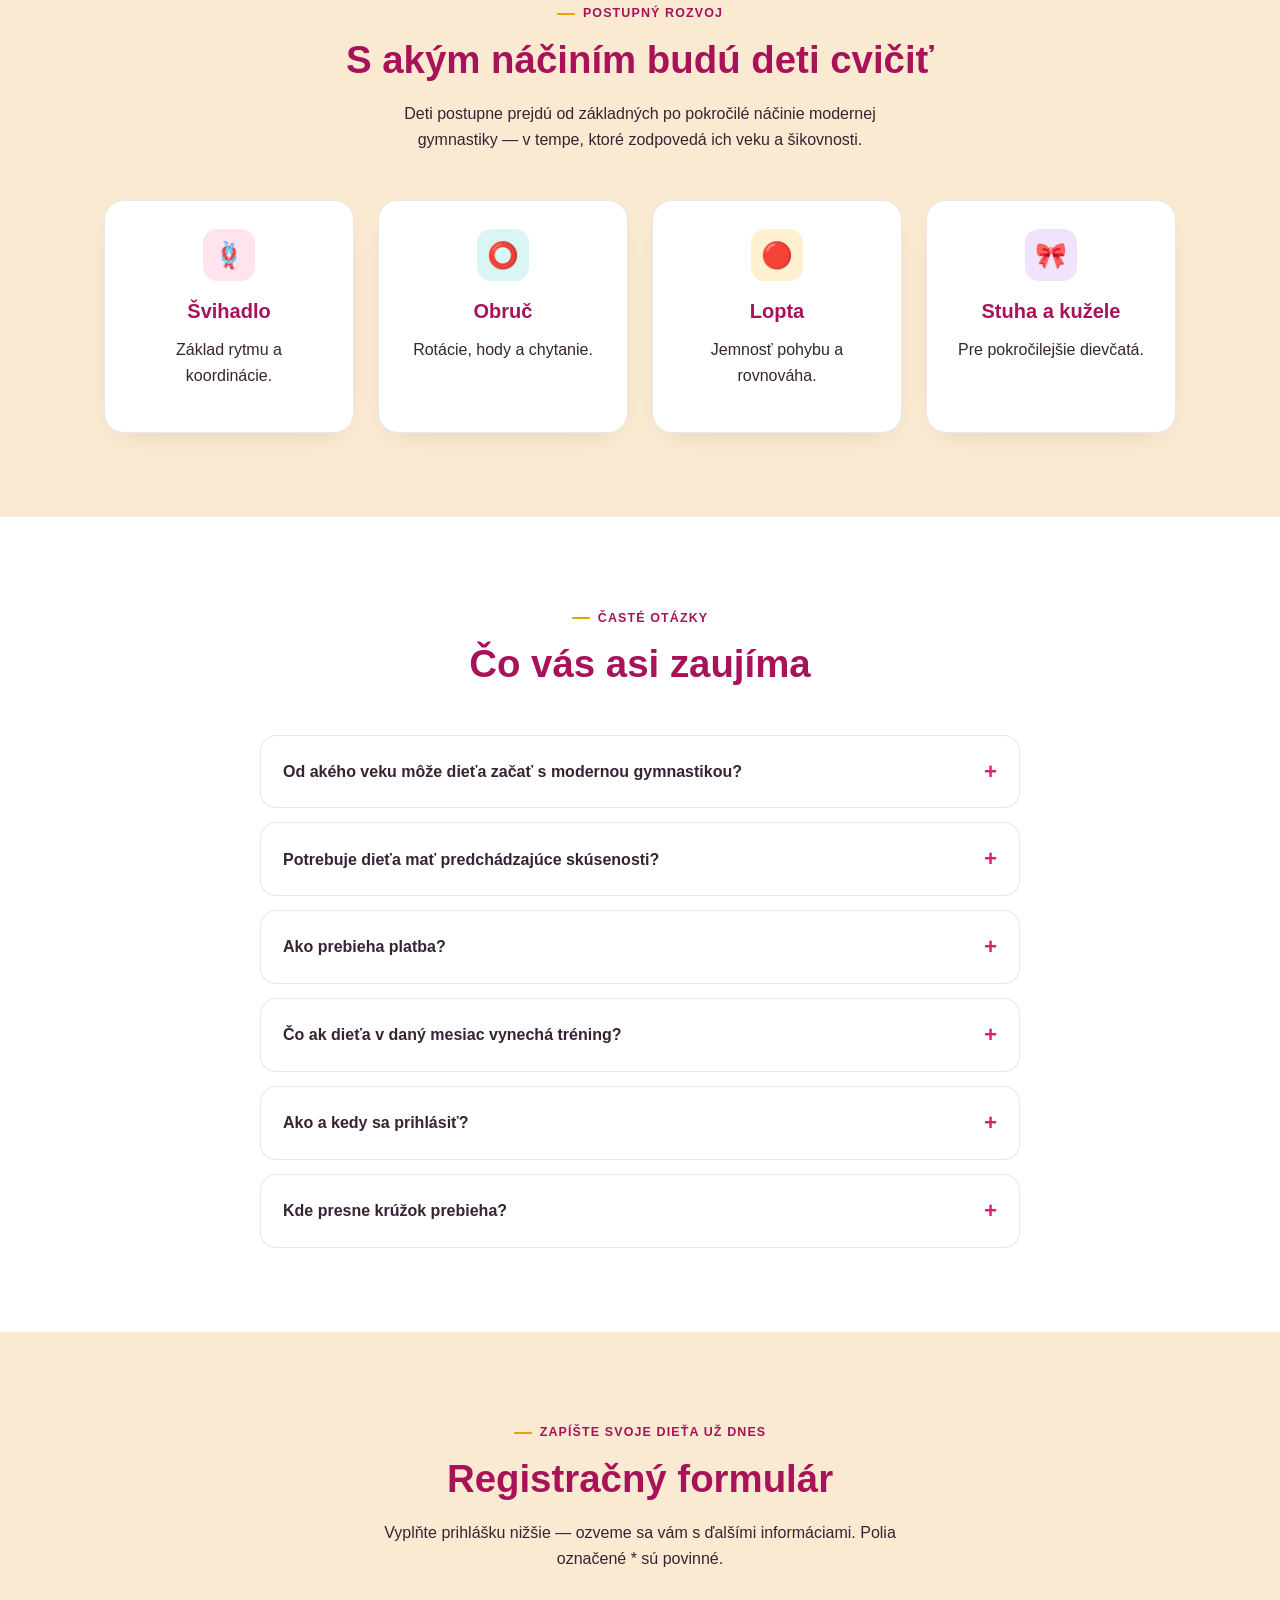
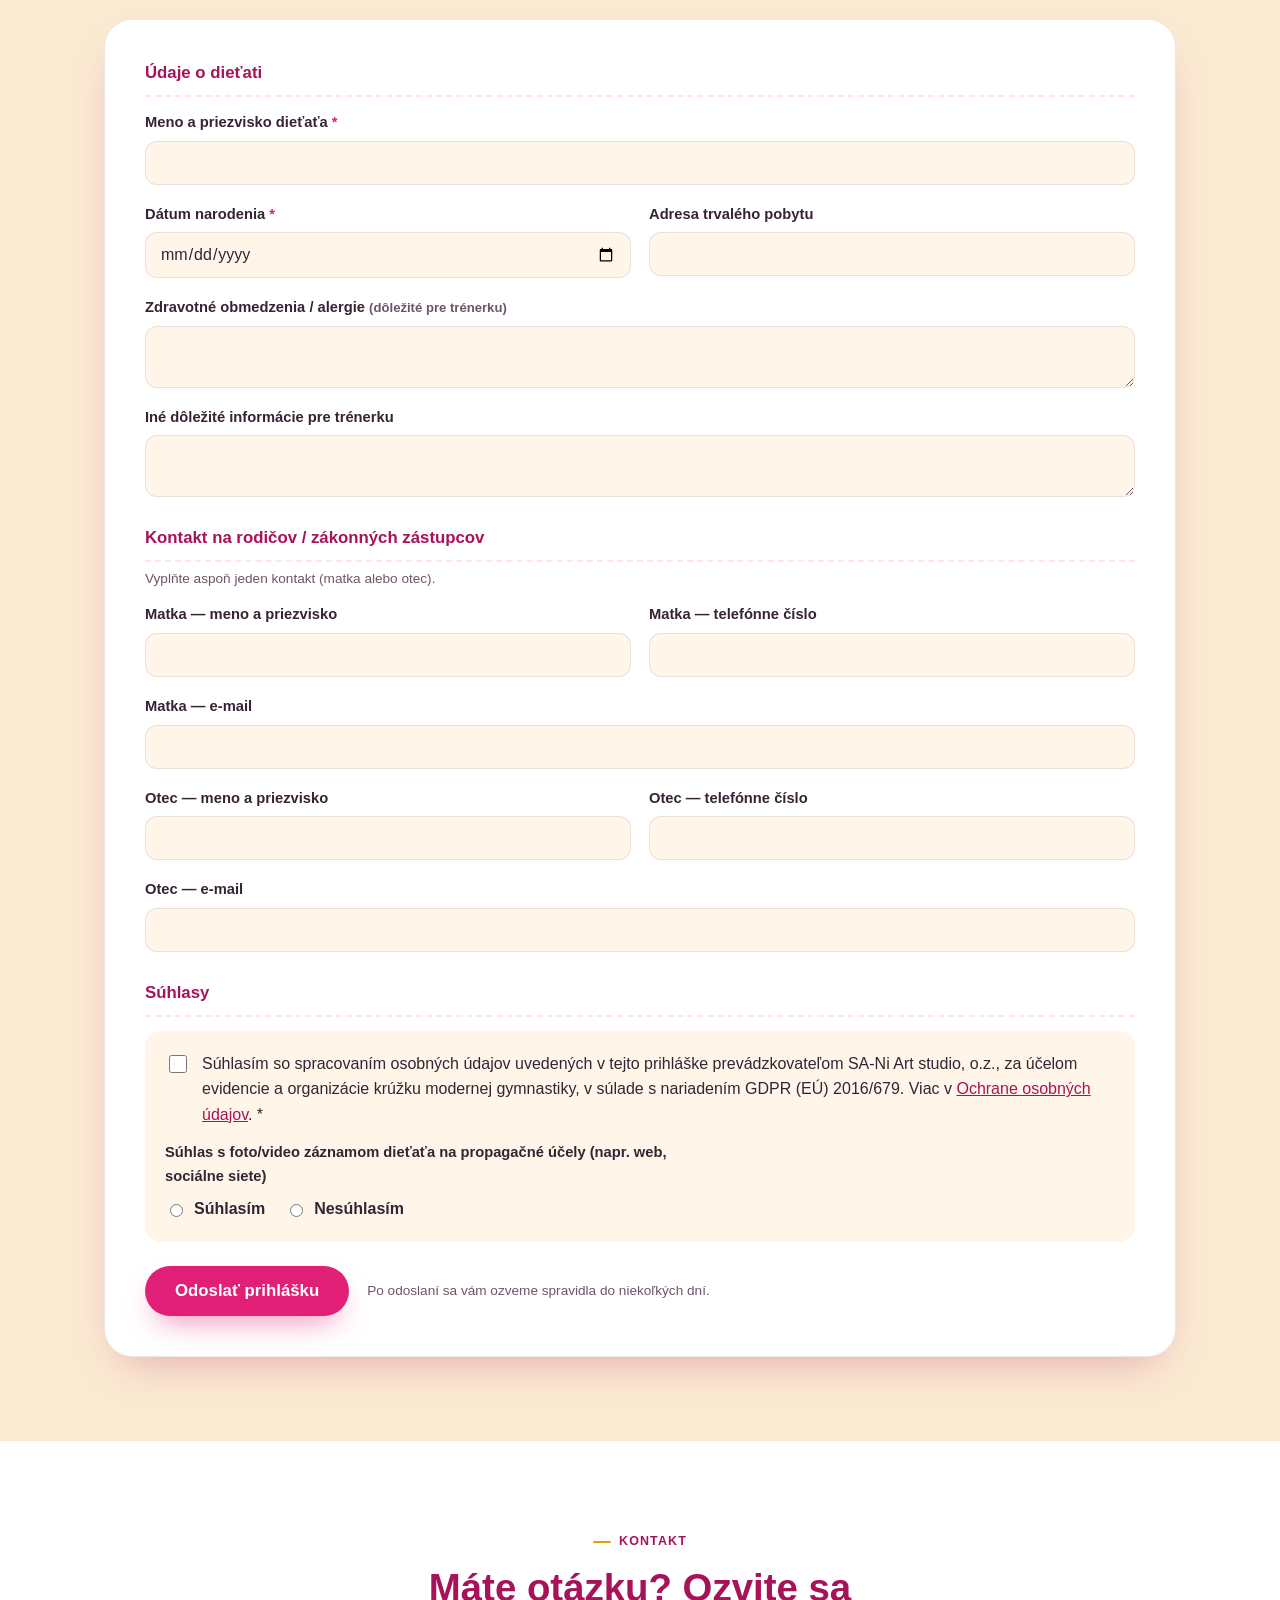
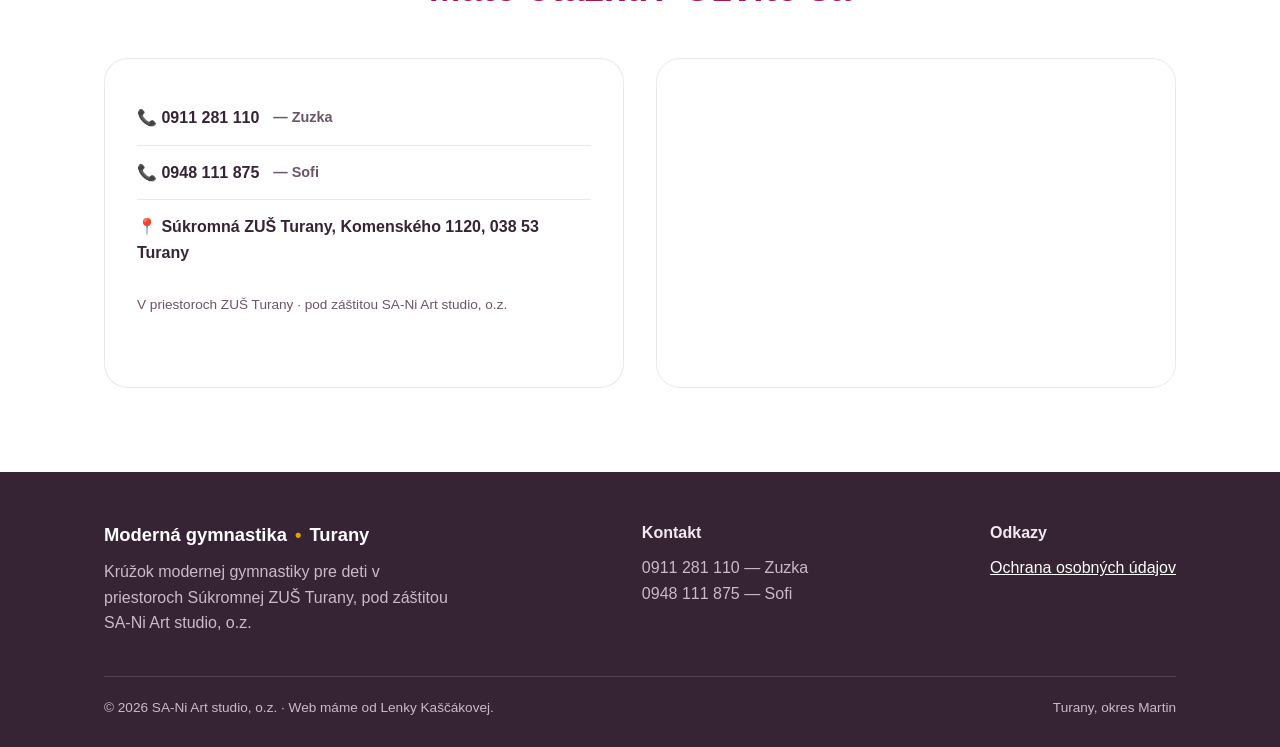
==== commit 440b29e2: "feat: fotka Sofie Bučkovej a autorský text v pätičke - Sofia Bučková má teraz svoju vlastnú fotku na" ====
--- a/index.html
+++ b/index.html
@@ -236,7 +236,7 @@
 
         <div class="trainer-card alt">
           <div class="trainer-photo">
-            <img src="assets/image-kamaratky.jpg" alt="Deti v gymnastických dresoch počas tréningu modernej gymnastiky" width="720" height="960" loading="lazy">
+            <img src="assets/sofia-buckova.jpg" alt="Sofia Bučková, trénerka" width="800" height="800" loading="lazy">
           </div>
           <div>
             <span class="trainer-role">Trénerka</span>
@@ -551,7 +551,7 @@
       </div>
     </div>
     <div class="footer-bottom">
-      <span>© 2026 SA-Ni Art studio, o.z.</span>
+      <span>© 2026 SA-Ni Art studio, o.z. · Web máme od Lenky Kaščákovej.</span>
       <span>Turany, okres Martin</span>
     </div>
   </div>
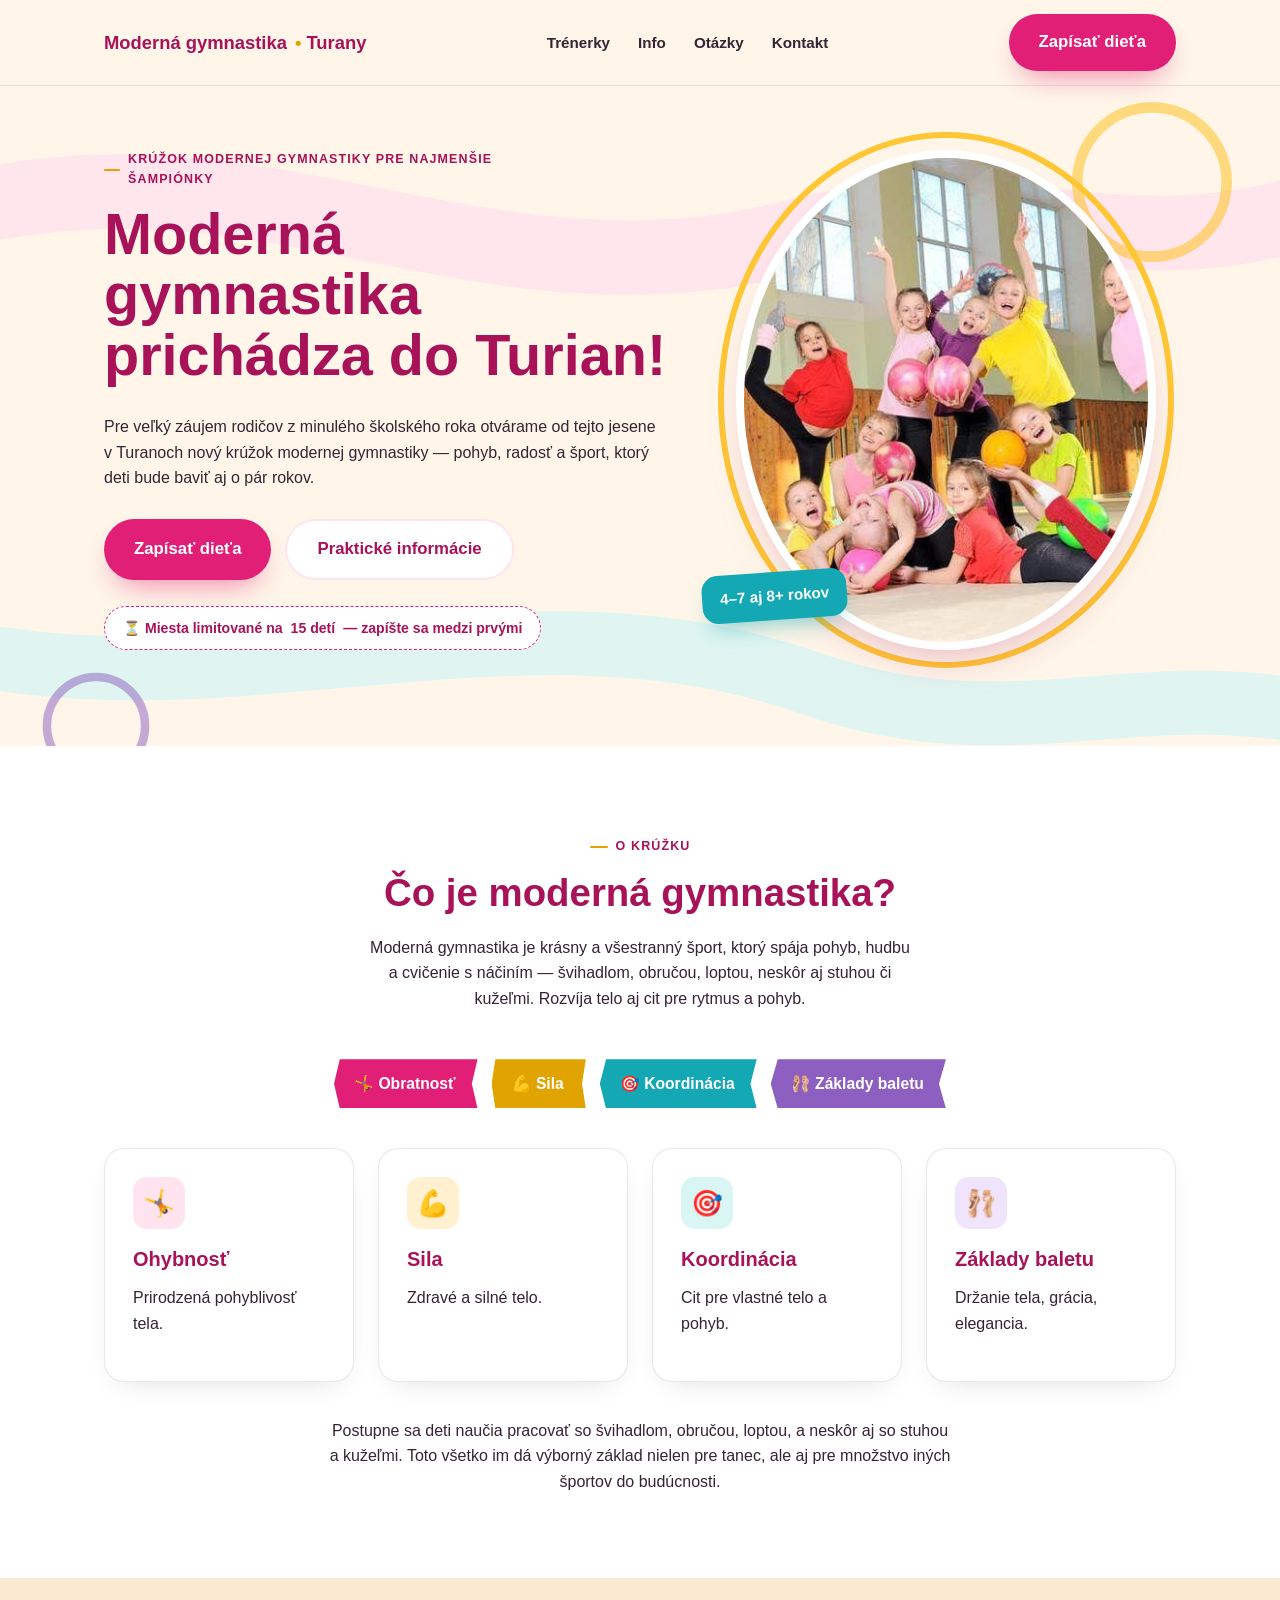
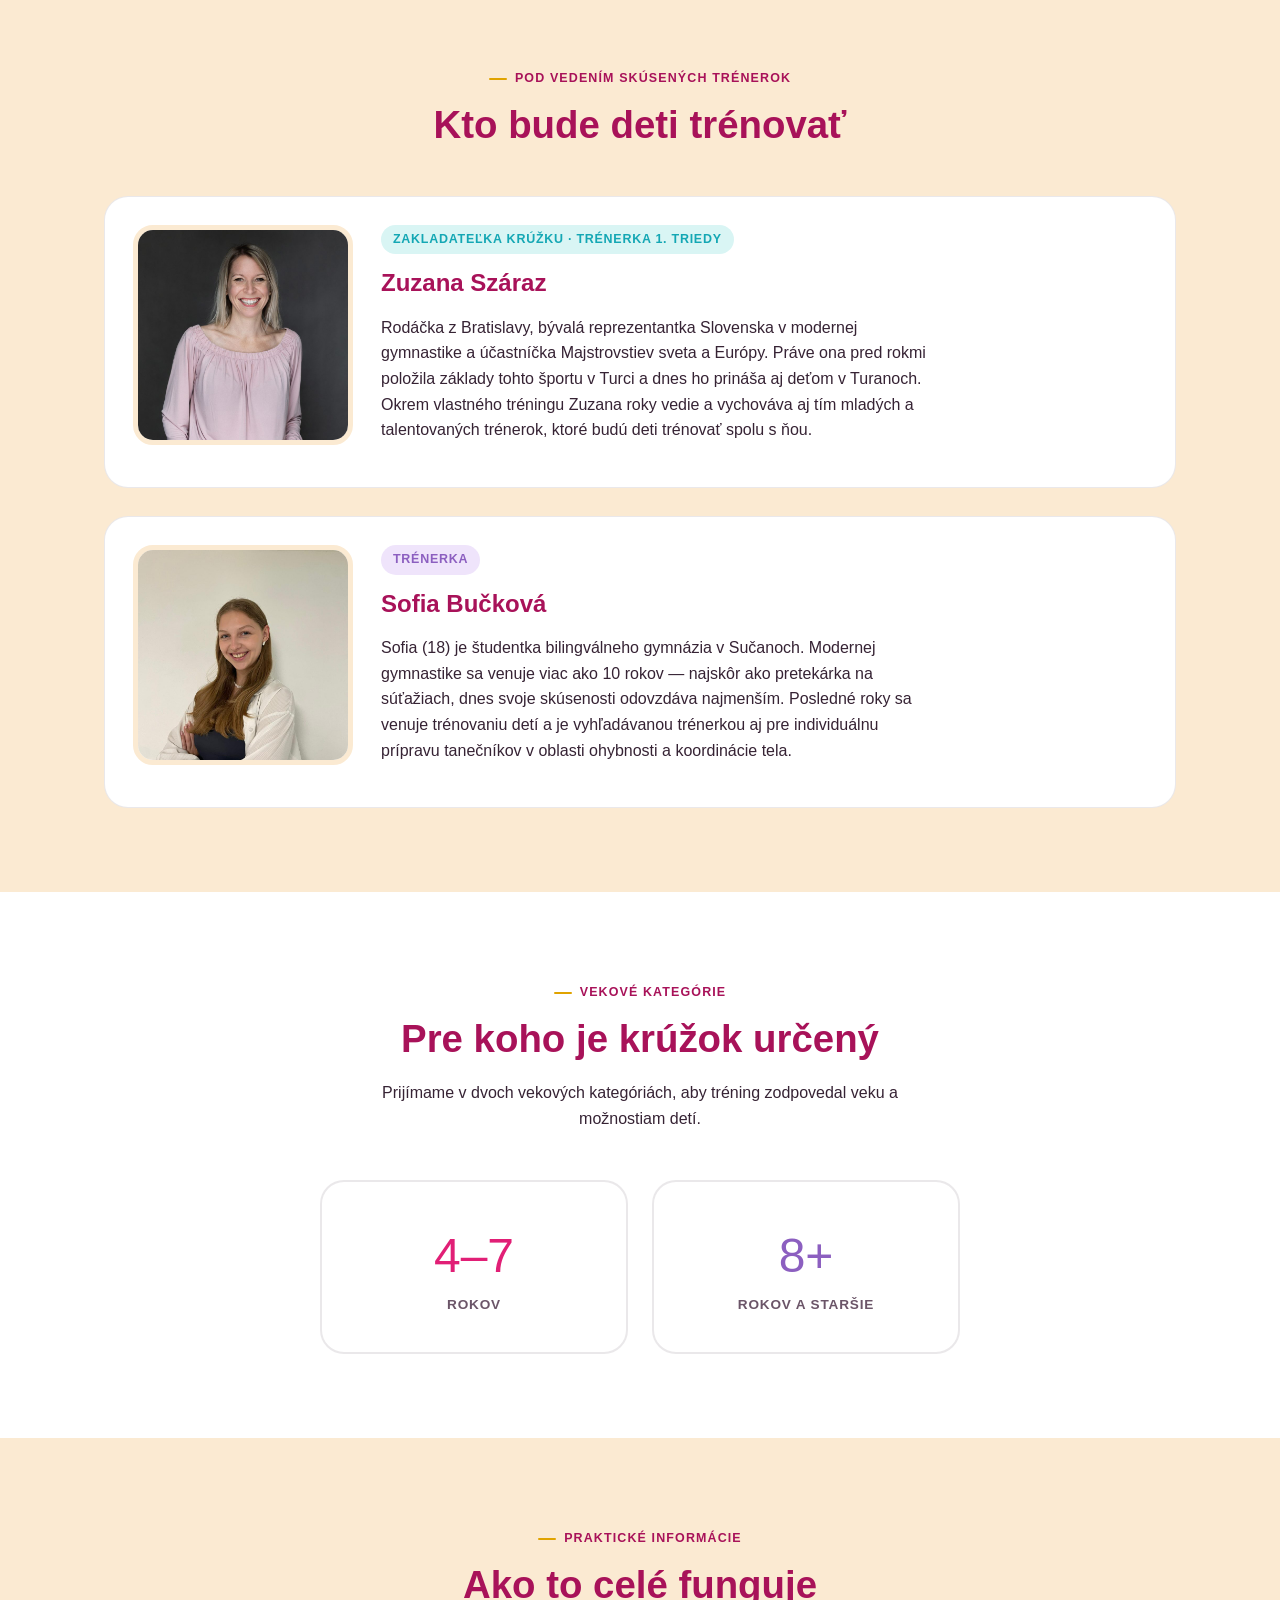
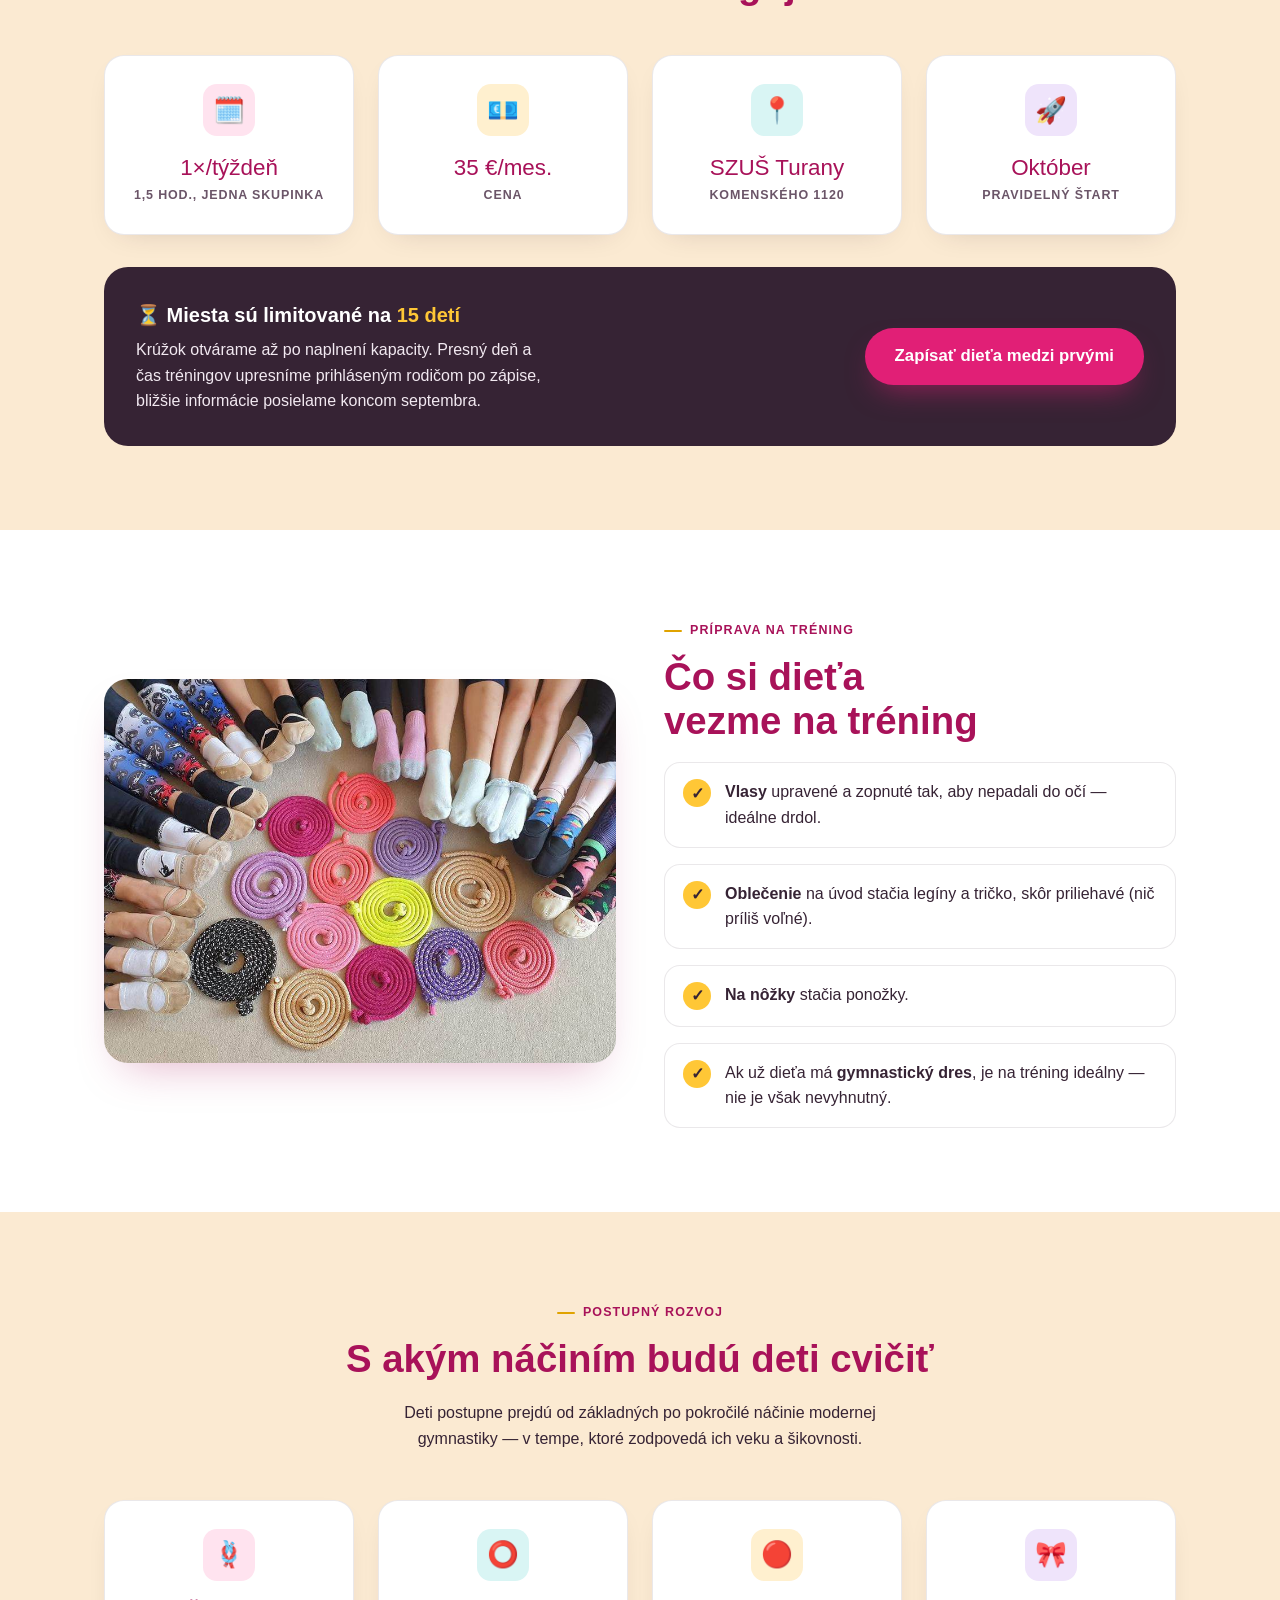
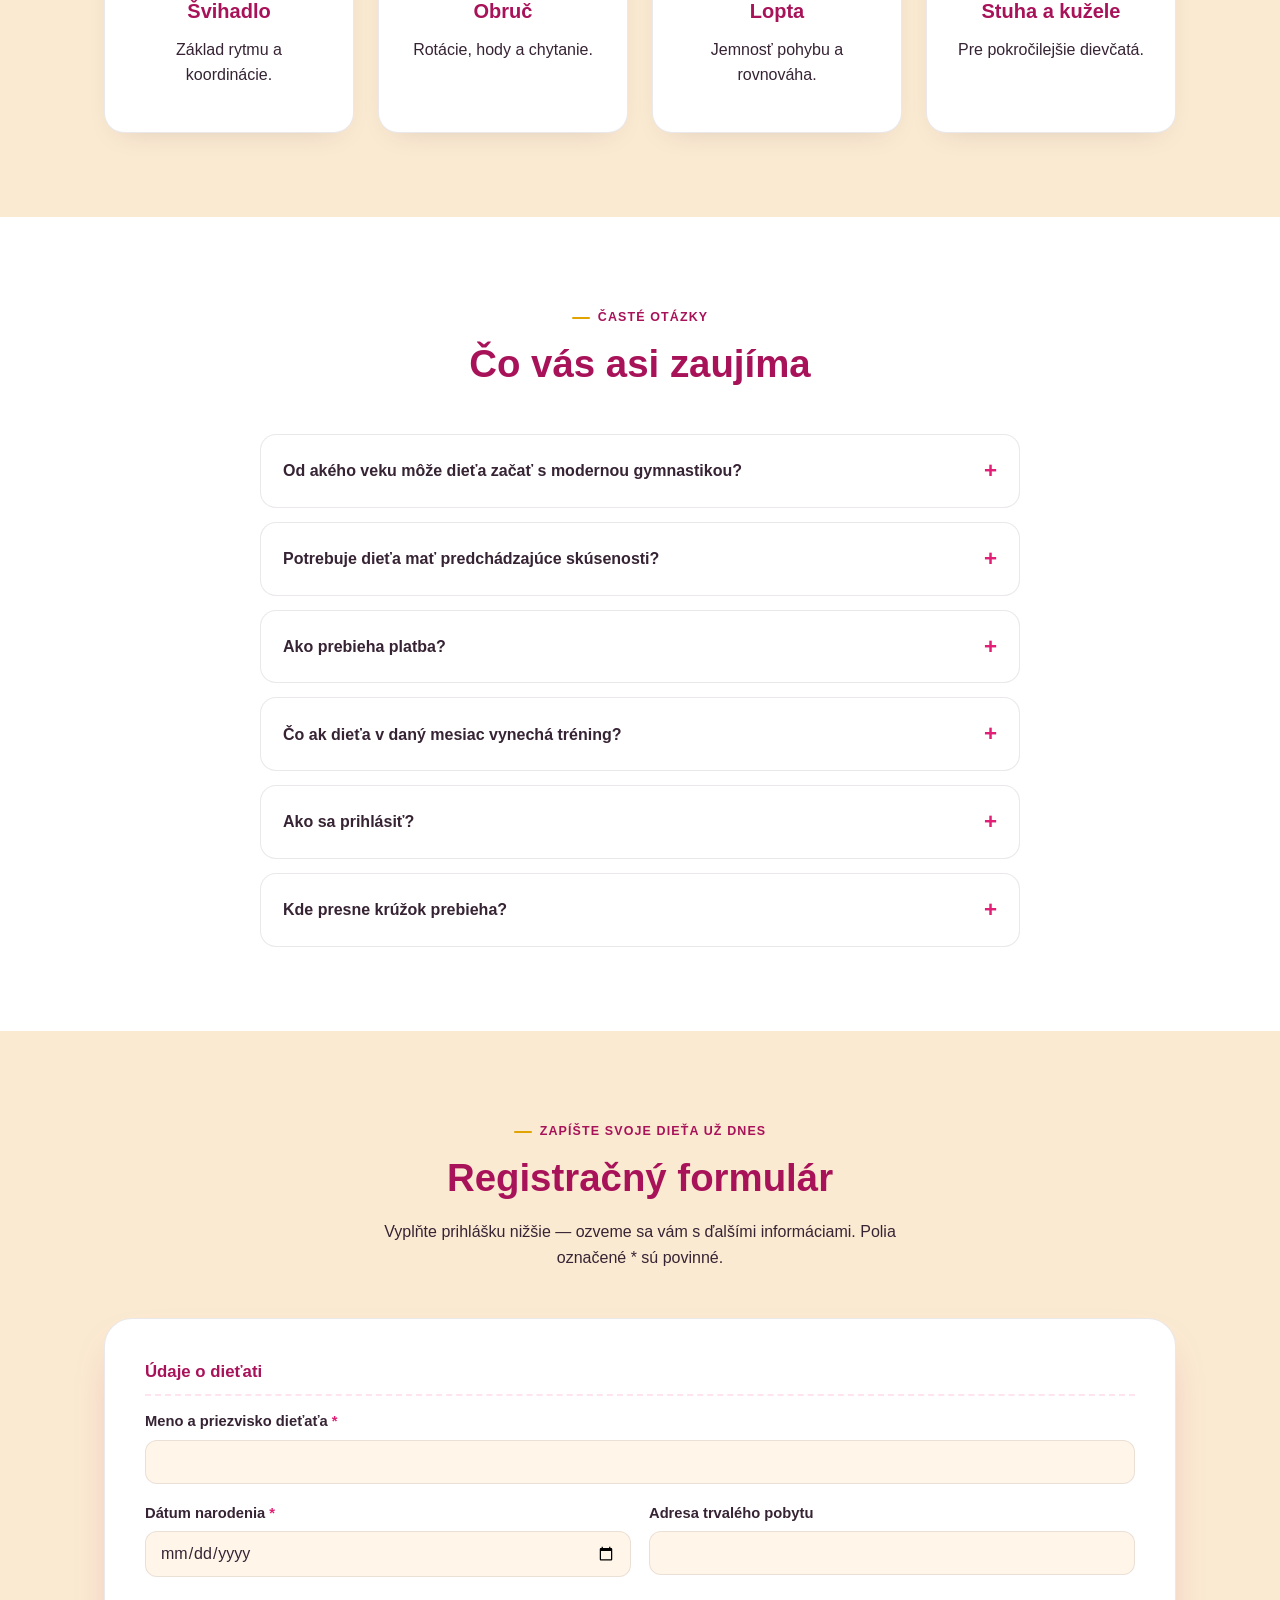
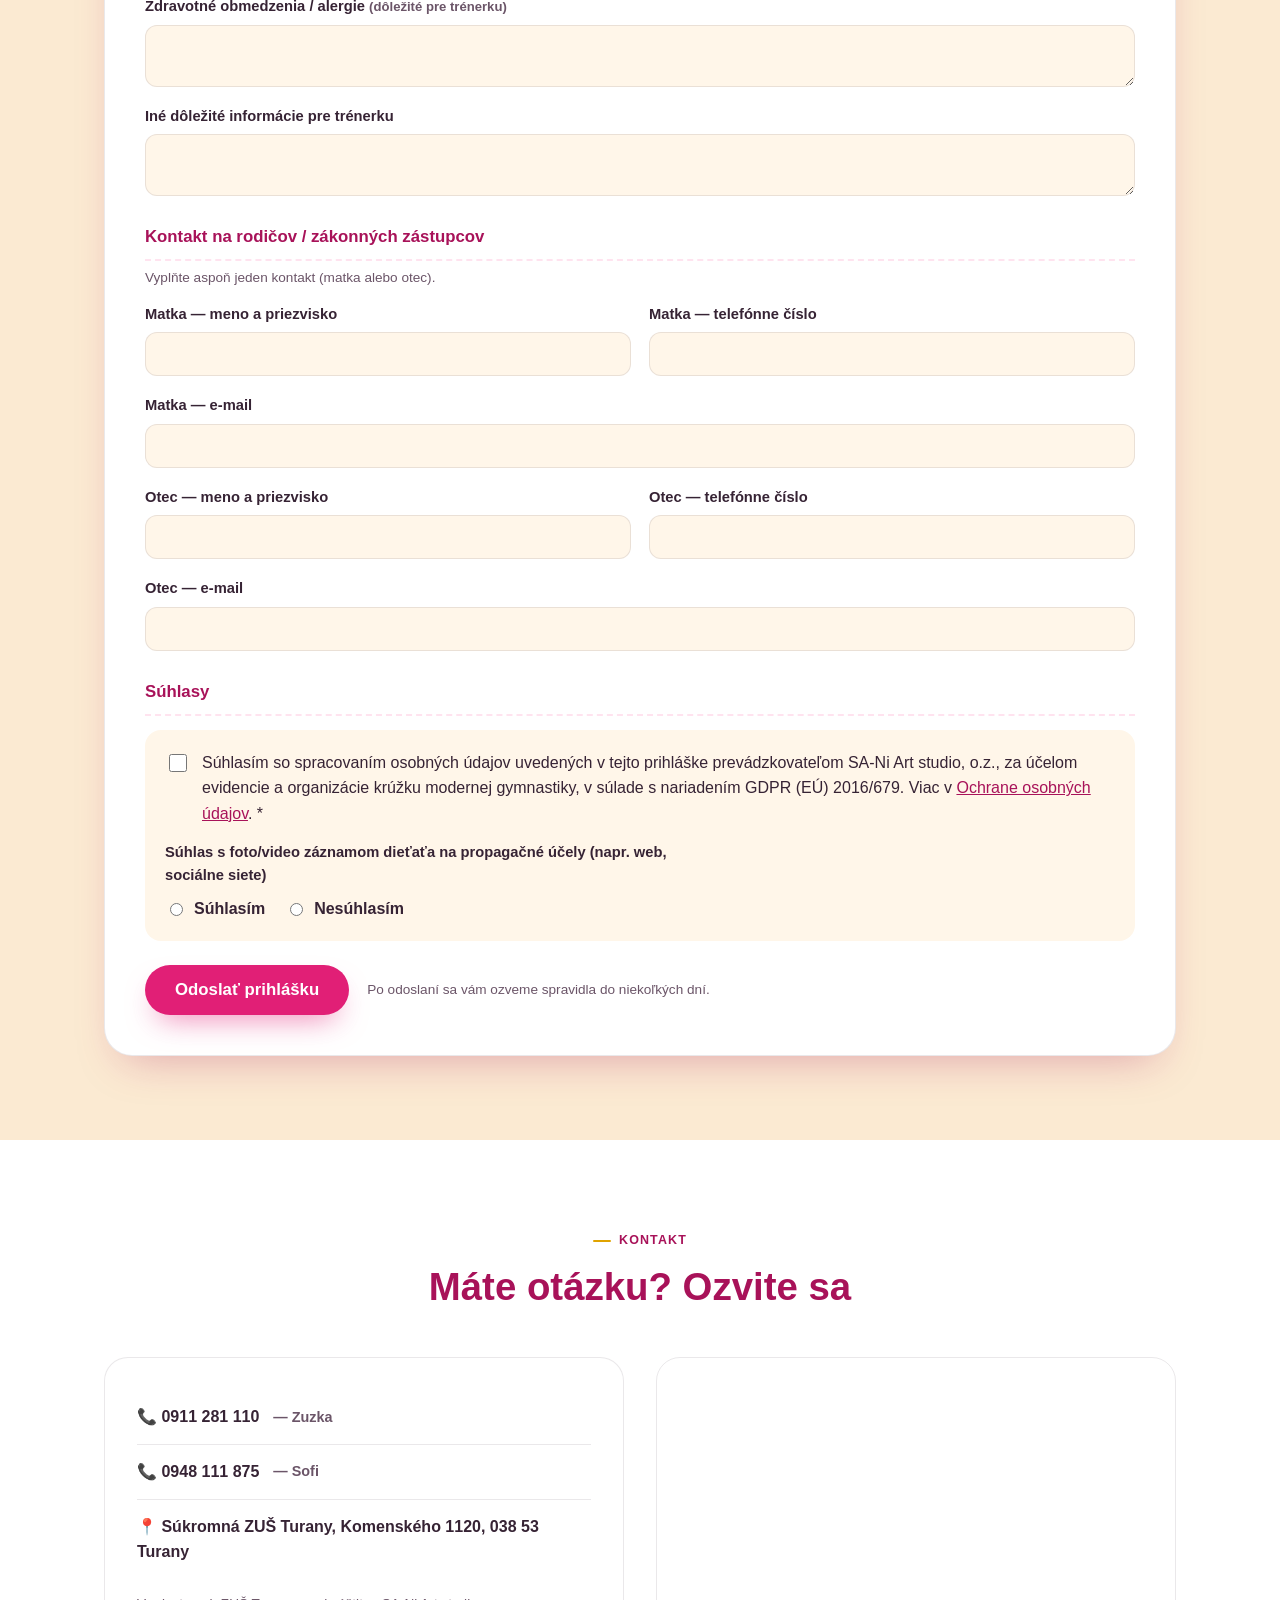
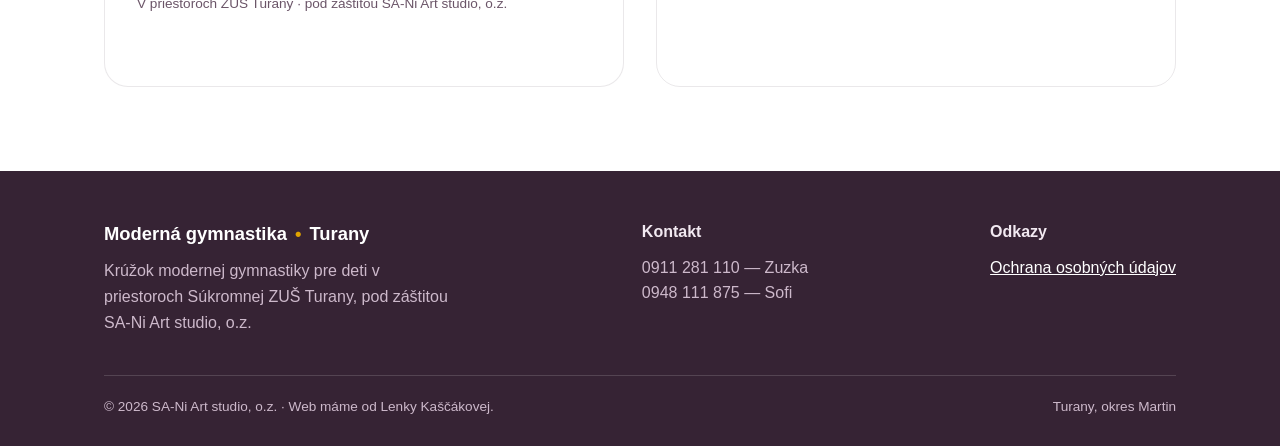
==== commit 42446c4f: "fix: odstránenie ukončeného zápisu (pop-up, termíny, FAQ) Zápis do krúžku (9.-10. 9. a 15. 9. 2026) " ====
--- a/index.html
+++ b/index.html
@@ -106,8 +106,8 @@
         },
         {
           "@type": "Question",
-          "name": "Ako a kedy sa prihlásiť?",
-          "acceptedAnswer": { "@type": "Answer", "text": "Zápis prebieha osobne v Súkromnej ZUŠ Turany 9. a 10. 9. 2026 od 15:30 do 17:00 a 15. 9. 2026 od 15:00 do 17:00. Vyplniť môžete aj prihlášku na webe, alebo nás kontaktovať telefonicky." }
+          "name": "Ako sa prihlásiť?",
+          "acceptedAnswer": { "@type": "Answer", "text": "Vyplniť môžete aj prihlášku nižšie na stránke, alebo nás jednoducho kontaktujte telefonicky." }
         },
         {
           "@type": "Question",
@@ -162,7 +162,6 @@
           <a href="#info" class="btn btn-ghost">Praktické informácie</a>
         </div>
         <div class="capacity-pill">⏳ Miesta limitované na <strong>15&nbsp;detí</strong> — zapíšte sa medzi prvými</div>
-        <button type="button" class="link-btn" data-open-zapis>📝 Zobraziť termíny zápisu</button>
       </div>
       <div class="hero-photo-frame">
         <div class="ring" aria-hidden="true"></div>
@@ -298,20 +297,6 @@
           <div class="label">Pravidelný štart</div>
         </div>
       </div>
-
-      <div class="grid grid-2" style="max-width:760px; margin:36px auto 0;">
-        <div class="card" style="text-align:center; border-color:var(--turquoise); border-width:2px;">
-          <div class="icon" style="background:var(--turquoise-tint); margin:0 auto 14px;">📝</div>
-          <h3 style="margin-bottom:4px;">9. a 10. 9. 2026</h3>
-          <p style="margin-bottom:0; font-weight:700; color:var(--ink-soft);">15:30 – 17:00 hod.</p>
-        </div>
-        <div class="card" style="text-align:center; border-color:var(--turquoise); border-width:2px;">
-          <div class="icon" style="background:var(--turquoise-tint); margin:0 auto 14px;">📝</div>
-          <h3 style="margin-bottom:4px;">15. 9. 2026</h3>
-          <p style="margin-bottom:0; font-weight:700; color:var(--ink-soft);">15:00 – 17:00 hod.</p>
-        </div>
-      </div>
-      <p style="text-align:center; margin-top:16px; max-width:none;">📍 Zápis prebieha osobne v <strong>Súkromnej ZUŠ Turany</strong> (Komenského 1120) v uvedených termínoch a časoch.</p>
 
       <div class="urgency" style="margin-top:32px;">
         <div>
@@ -402,8 +387,8 @@
           <p class="faq-a">Uhradené tréningy zostávajú v plnej výške — po zaplatení sa počíta s pravidelnou dochádzkou. Výnimočné prípady radi vyriešime individuálne, stačí nás kontaktovať.</p>
         </details>
         <details class="faq-item">
-          <summary>Ako a kedy sa prihlásiť?</summary>
-          <p class="faq-a">Zápis prebieha osobne v Súkromnej ZUŠ Turany 9. a 10. 9. 2026 od 15:30 do 17:00 a 15. 9. 2026 od 15:00 do 17:00. Vyplniť môžete aj prihlášku nižšie na stránke, alebo nás jednoducho kontaktujte telefonicky.</p>
+          <summary>Ako sa prihlásiť?</summary>
+          <p class="faq-a">Vyplniť môžete aj prihlášku nižšie na stránke, alebo nás jednoducho kontaktujte telefonicky.</p>
         </details>
         <details class="faq-item">
           <summary>Kde presne krúžok prebieha?</summary>
@@ -557,30 +542,6 @@
   </div>
 </footer>
 
-<div class="modal-overlay" id="zapis-modal" hidden>
-  <div class="modal-box" role="dialog" aria-modal="true" aria-labelledby="zapis-modal-title">
-    <button type="button" class="modal-close" data-close-zapis aria-label="Zavrieť">✕</button>
-    <p class="eyebrow">📝 Zápis do krúžku</p>
-    <h2 id="zapis-modal-title" style="font-size:1.6rem;">Zapíšte svoje dieťa už dnes</h2>
-    <div class="modal-dates">
-      <div>
-        <div class="modal-date-day">9. a 10. 9. 2026</div>
-        <div class="modal-date-time">15:30 – 17:00 hod.</div>
-      </div>
-      <div>
-        <div class="modal-date-day">15. 9. 2026</div>
-        <div class="modal-date-time">15:00 – 17:00 hod.</div>
-      </div>
-    </div>
-    <p style="margin-bottom:6px;">📍 Osobne v <strong>Súkromnej ZUŠ Turany</strong> (Komenského 1120, 038 53 Turany).</p>
-    <p style="margin-bottom:20px; font-size:.9rem; color:var(--ink-soft);">⏳ Miesta limitované na 15 detí — krúžok otvárame až po naplnení kapacity.</p>
-    <div style="display:flex; gap:12px; flex-wrap:wrap;">
-      <a href="#prihlaska" class="btn btn-primary" data-close-zapis>Chcem sa zapísať</a>
-      <button type="button" class="btn btn-ghost" data-close-zapis>Zavrieť</button>
-    </div>
-  </div>
-</div>
-
 <script src="js/main.js"></script>
 </body>
 </html>
--- a/css/style.css
+++ b/css/style.css
@@ -603,87 +603,6 @@
   color: #cdb9cb;
 }
 
-/* ---------- Link button (modal triggers) ---------- */
-.link-btn {
-  display: inline-flex;
-  align-items: center;
-  gap: 6px;
-  margin-top: 14px;
-  background: none;
-  border: none;
-  padding: 0;
-  font-family: var(--font-body);
-  font-weight: 700;
-  font-size: 0.92rem;
-  color: var(--raspberry-deep);
-  text-decoration: underline;
-  cursor: pointer;
-}
-.link-btn:hover { color: var(--raspberry); }
-
-/* ---------- Zápis modal ---------- */
-.modal-overlay {
-  position: fixed;
-  inset: 0;
-  z-index: 100;
-  background: rgba(54, 35, 52, 0.55);
-  display: flex;
-  align-items: center;
-  justify-content: center;
-  padding: 20px;
-  animation: modal-fade 0.18s ease;
-}
-.modal-overlay[hidden] { display: none; }
-.modal-box {
-  position: relative;
-  background: var(--cream);
-  border-radius: 24px;
-  padding: 36px 32px;
-  max-width: 420px;
-  width: 100%;
-  box-shadow: 0 30px 60px -20px rgba(54, 35, 52, 0.5);
-  animation: modal-pop 0.2s ease;
-}
-@media (max-width: 480px) { .modal-box { padding: 28px 22px; } }
-.modal-close {
-  position: absolute;
-  top: 16px;
-  right: 16px;
-  width: 34px;
-  height: 34px;
-  border-radius: 50%;
-  border: none;
-  background: #fff;
-  color: var(--ink);
-  font-size: 1rem;
-  cursor: pointer;
-  display: flex;
-  align-items: center;
-  justify-content: center;
-}
-.modal-close:hover { background: var(--raspberry-tint); }
-.modal-dates {
-  display: flex;
-  gap: 14px;
-  margin: 18px 0;
-  flex-wrap: wrap;
-}
-.modal-dates > div {
-  background: #fff;
-  border: 2px solid var(--turquoise);
-  border-radius: 16px;
-  padding: 12px 18px;
-  flex: 1 1 140px;
-}
-.modal-date-day { font-family: var(--font-display); font-weight: 700; color: var(--raspberry-deep); font-size: 1.1rem; }
-.modal-date-time { font-weight: 700; color: var(--ink-soft); font-size: 0.9rem; }
-
-@keyframes modal-fade { from { opacity: 0; } to { opacity: 1; } }
-@keyframes modal-pop { from { opacity: 0; transform: scale(0.94); } to { opacity: 1; transform: scale(1); } }
-@media (prefers-reduced-motion: reduce) {
-  .modal-overlay, .modal-box { animation: none; }
-}
-
 /* ---------- Review banner (removed before launch) ---------- */
 .review-banner {
   background: var(--sun);
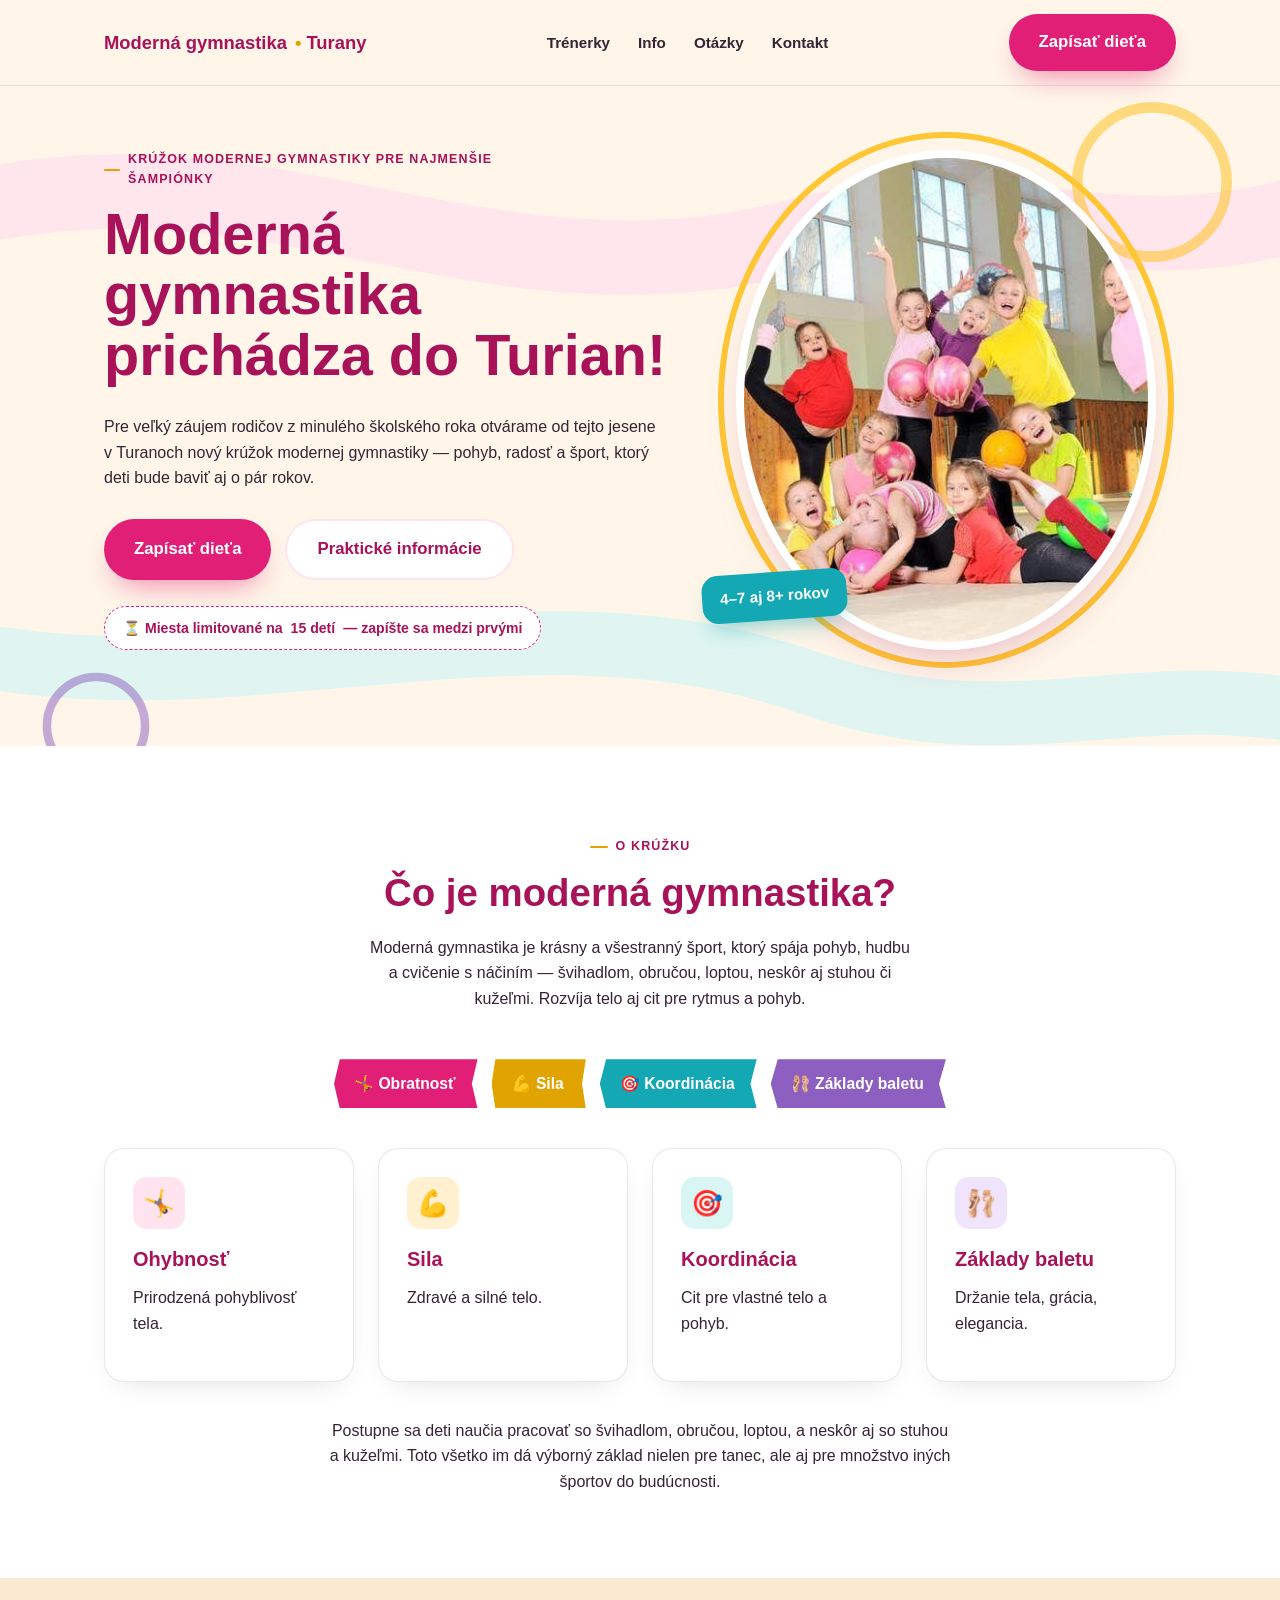
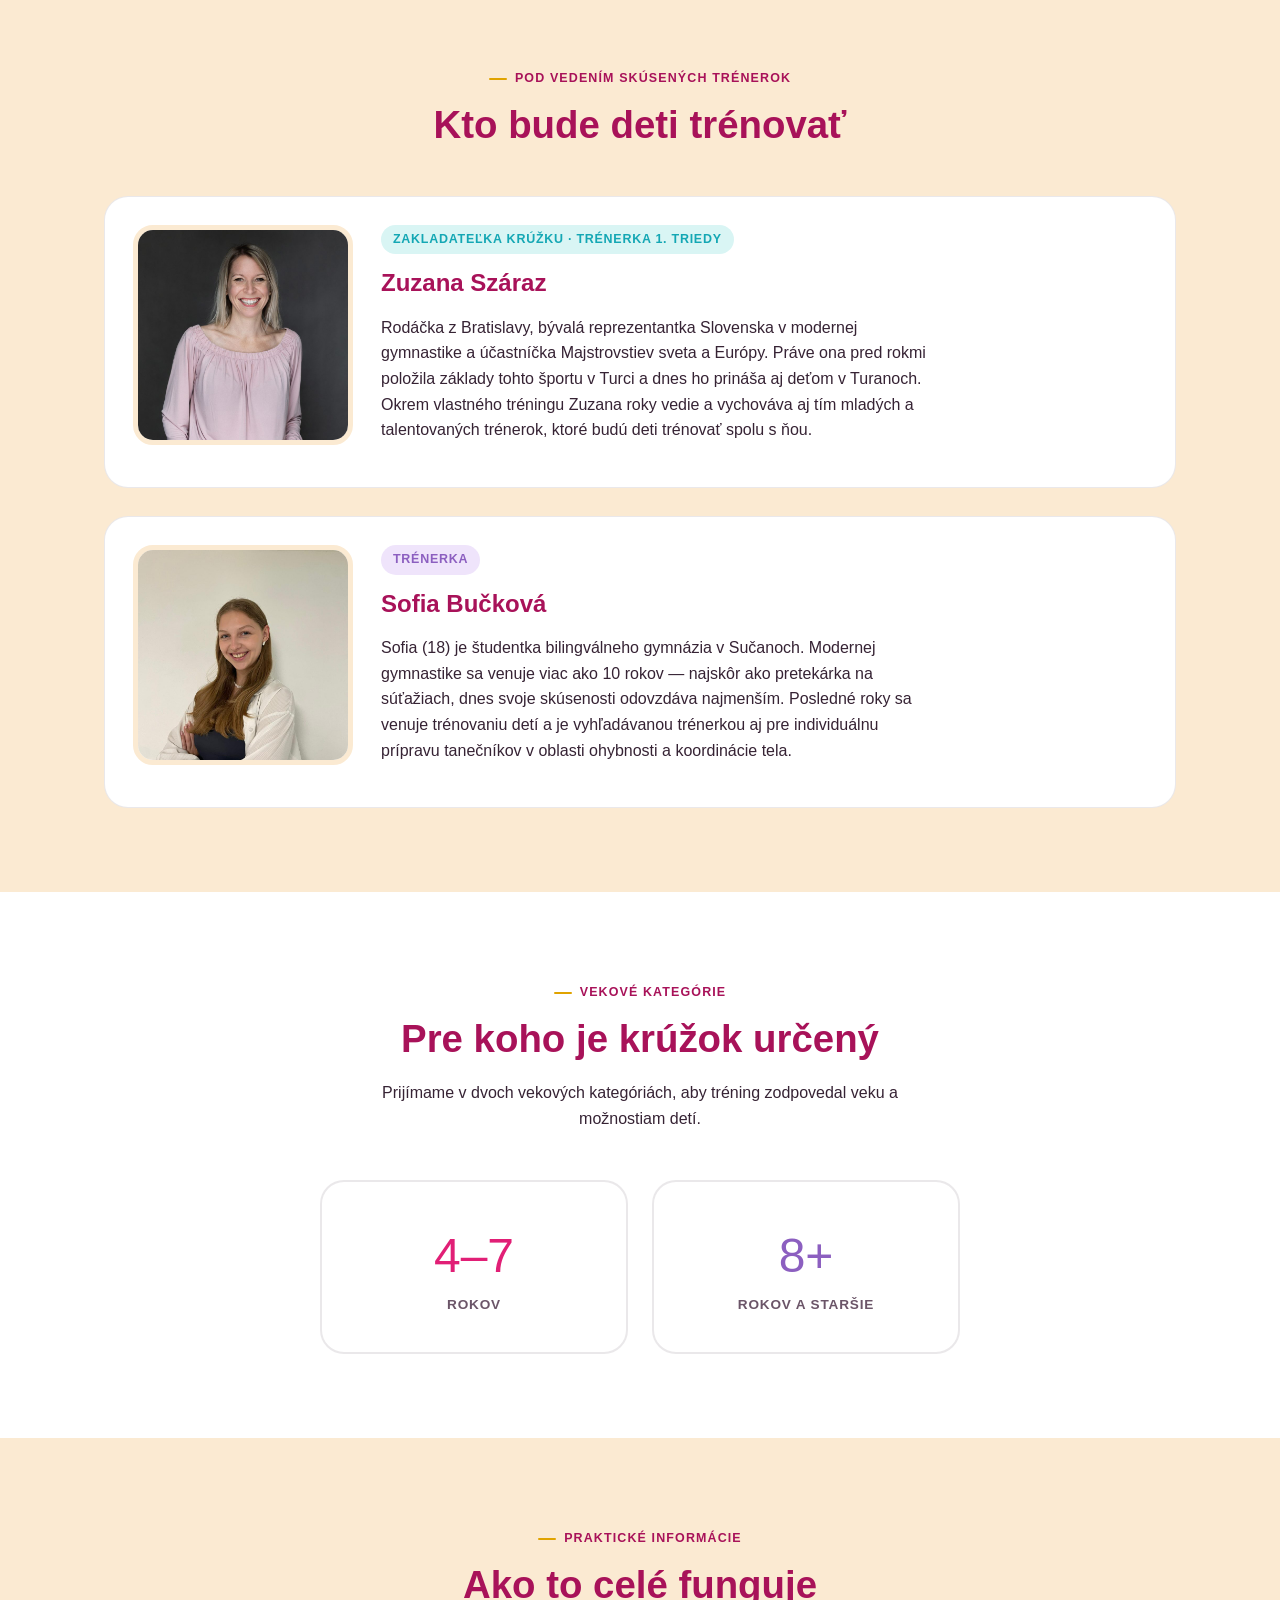
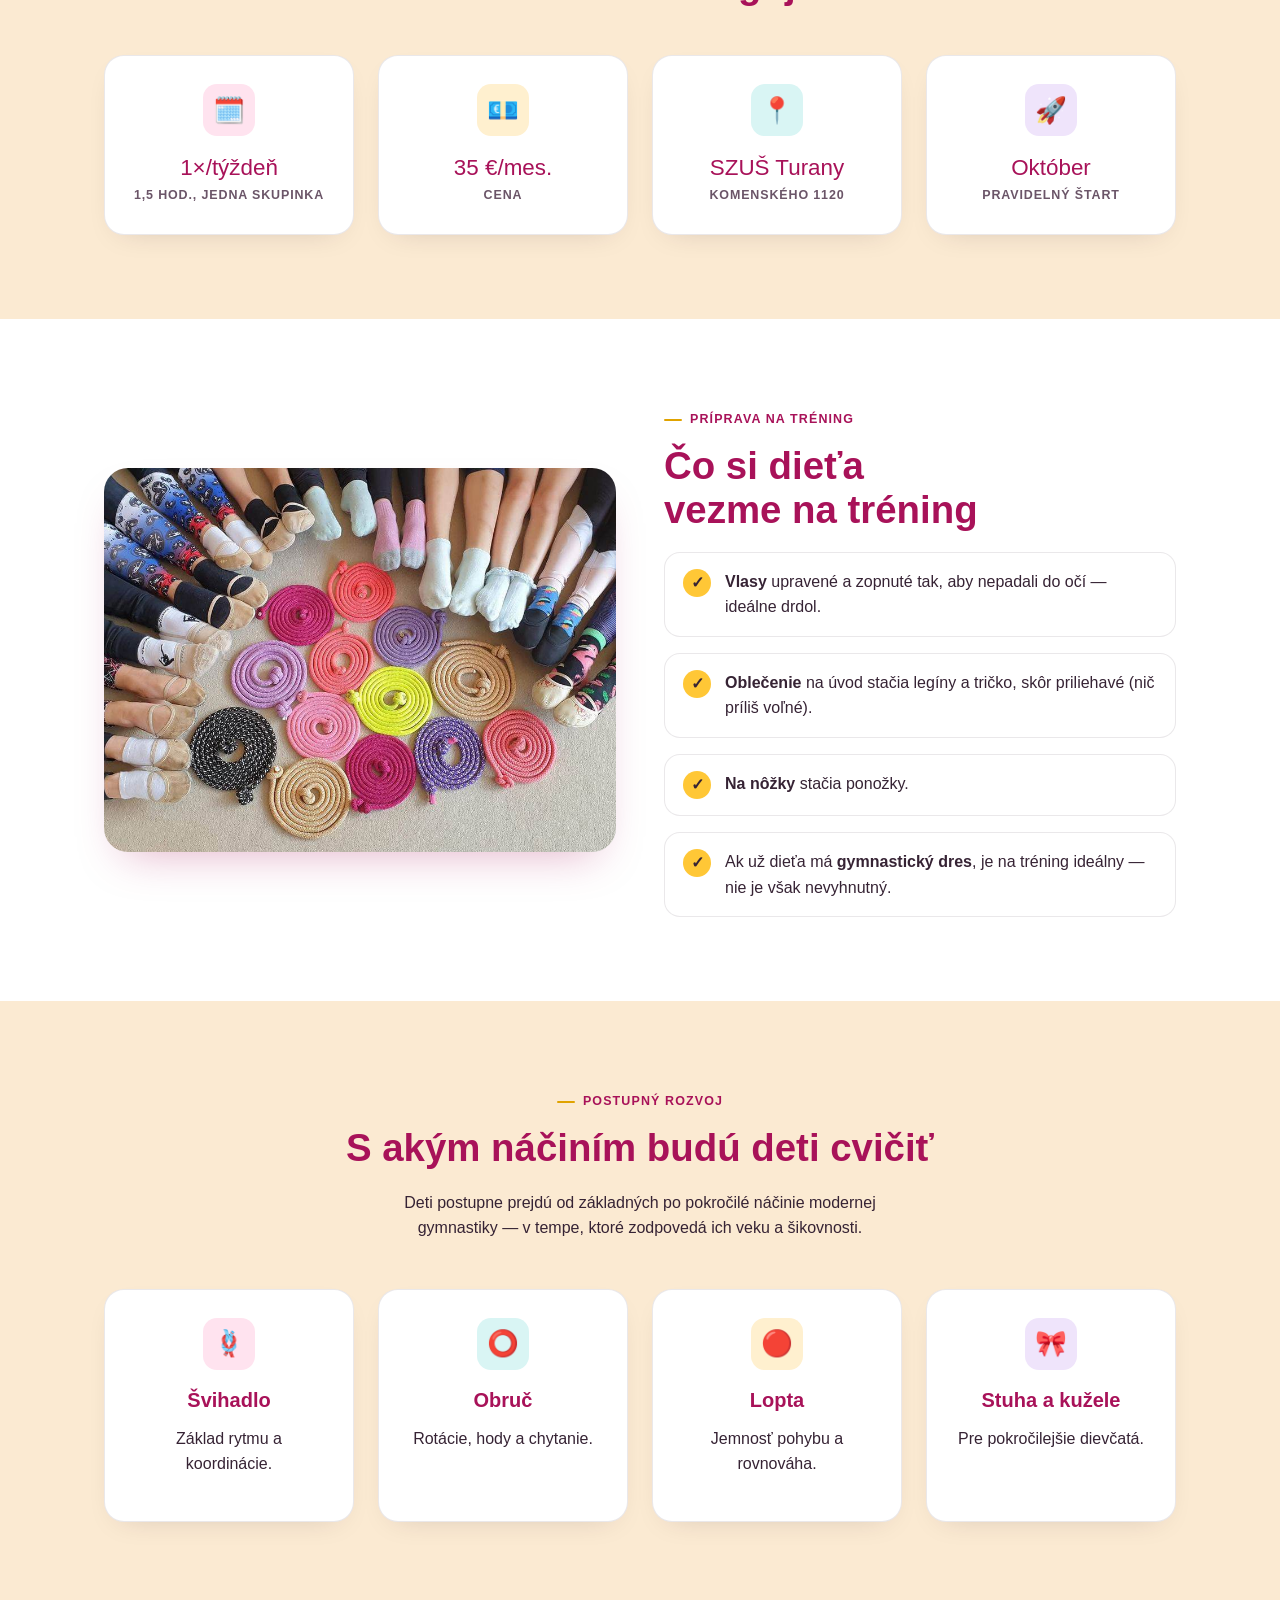
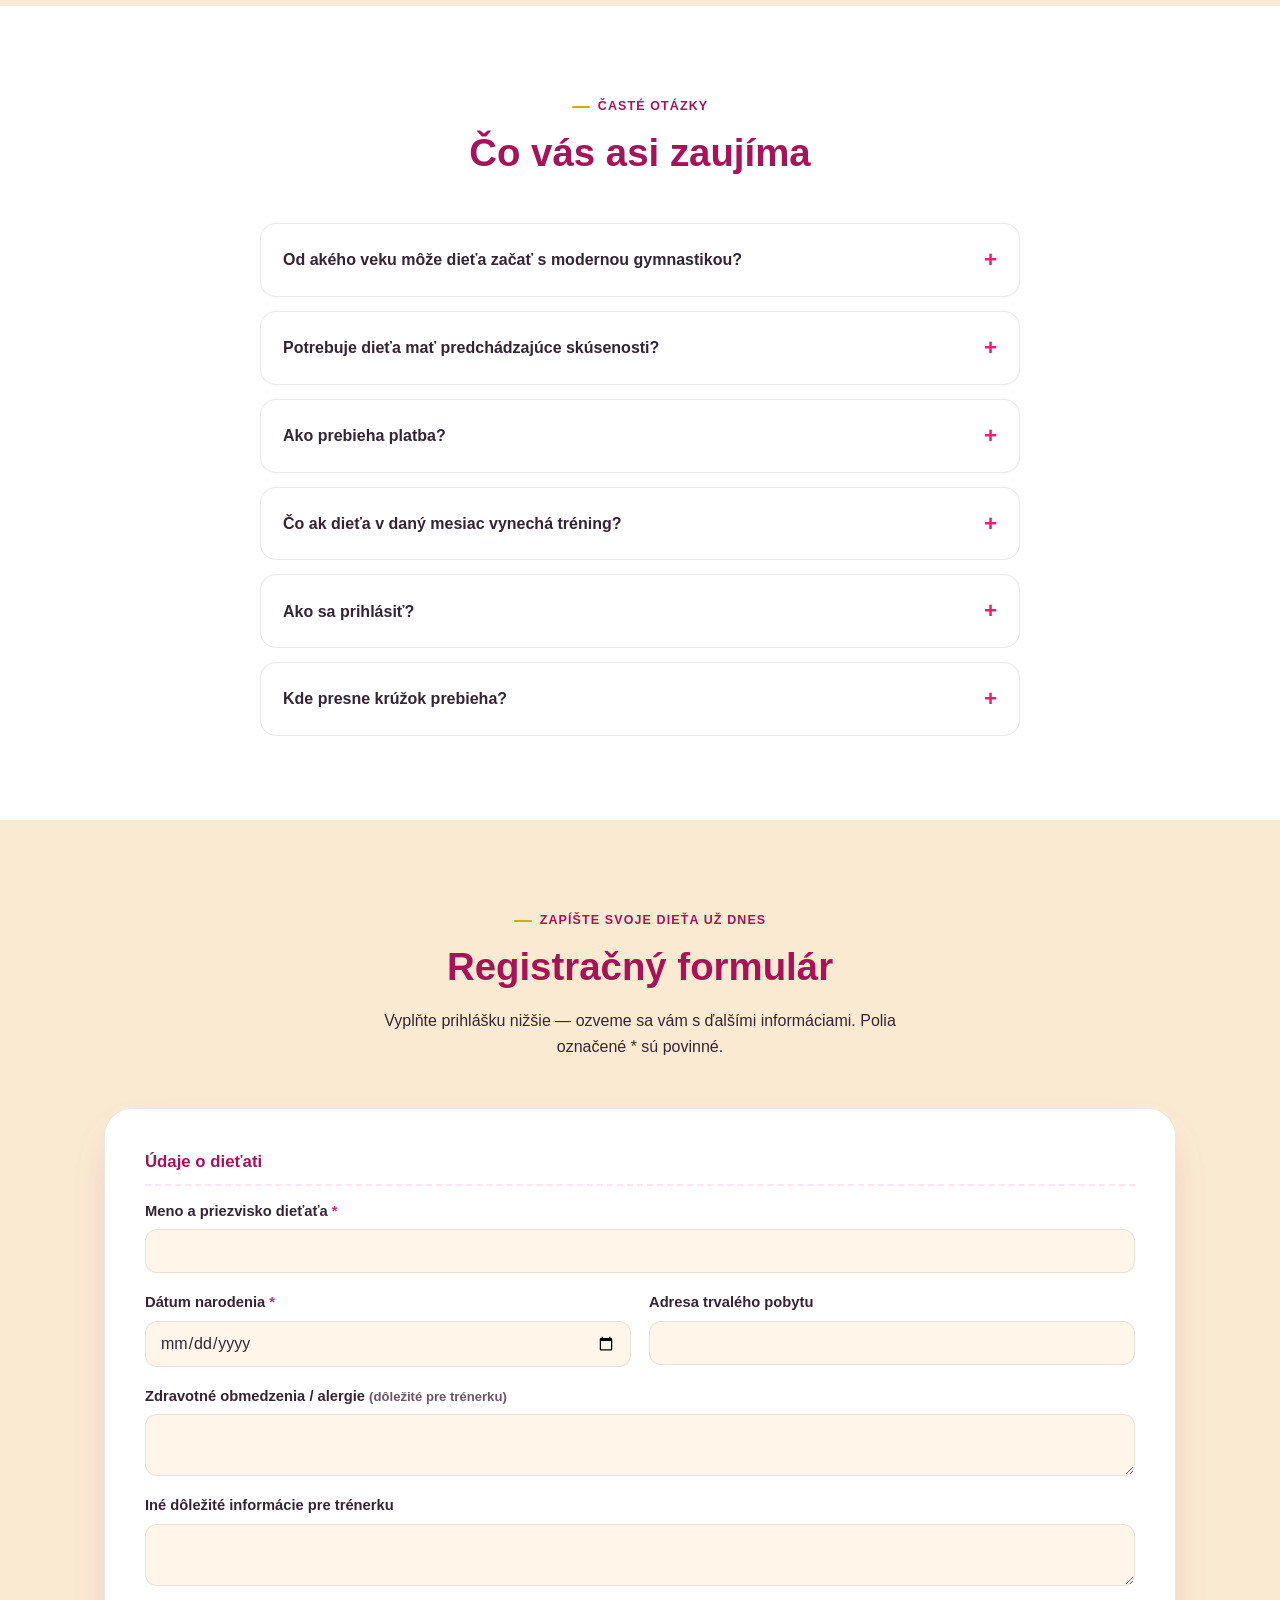
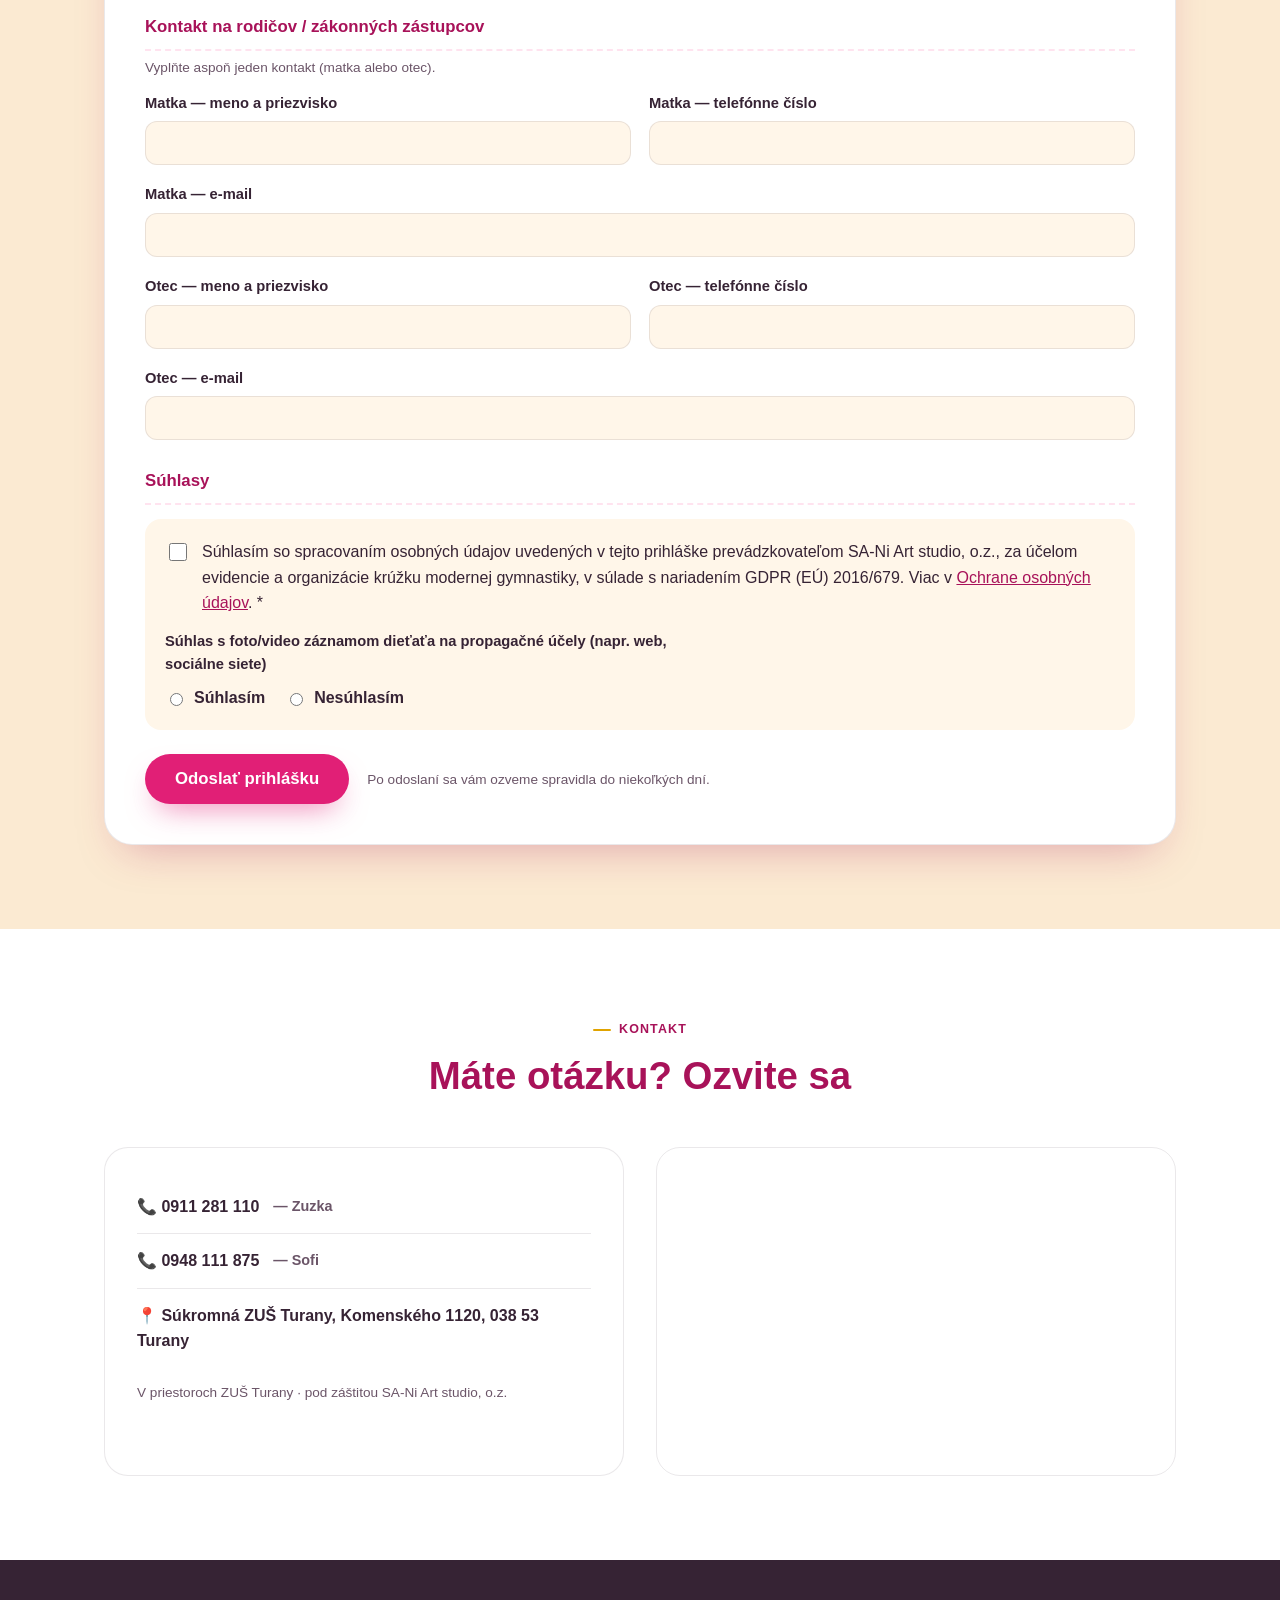
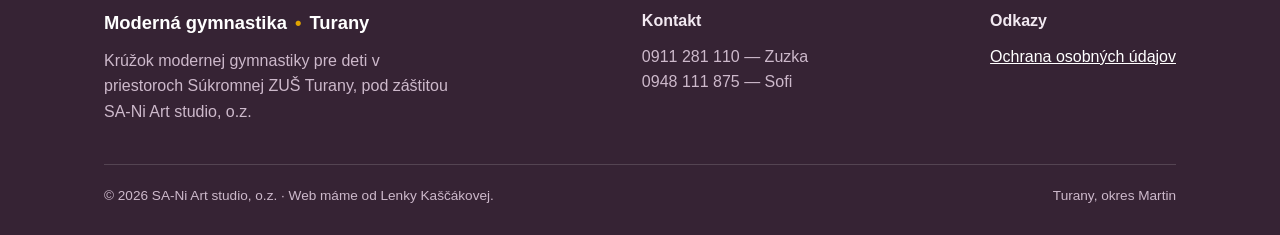
==== commit b5572b9c: "fix: odstránenie bannera "Miesta sú limitované na 15 detí" Zápis už prebehol, banner s CTA na zápis " ====
--- a/index.html
+++ b/index.html
@@ -297,14 +297,6 @@
           <div class="label">Pravidelný štart</div>
         </div>
       </div>
-
-      <div class="urgency" style="margin-top:32px;">
-        <div>
-          <h3 style="color:#fff; margin-bottom:6px;">⏳ Miesta sú limitované na <strong>15 detí</strong></h3>
-          <p>Krúžok otvárame až po naplnení kapacity. Presný deň a čas tréningov upresníme prihláseným rodičom po zápise, bližšie informácie posielame koncom septembra.</p>
-        </div>
-        <a href="#prihlaska" class="btn btn-primary">Zapísať dieťa medzi prvými</a>
-      </div>
     </div>
   </section>
 
--- a/css/style.css
+++ b/css/style.css
@@ -425,21 +425,6 @@
   font-weight: 800;
 }
 
-/* ---------- Urgency banner ---------- */
-.urgency {
-  background: var(--ink);
-  color: #fff;
-  border-radius: 24px;
-  padding: 32px;
-  display: flex;
-  gap: 20px;
-  align-items: center;
-  flex-wrap: wrap;
-  justify-content: space-between;
-}
-.urgency strong { color: var(--sun); }
-.urgency p { margin: 0; max-width: 46ch; color: #f2e9f1; }
-
 /* ---------- Gallery ---------- */
 .gallery-grid {
   display: grid;
